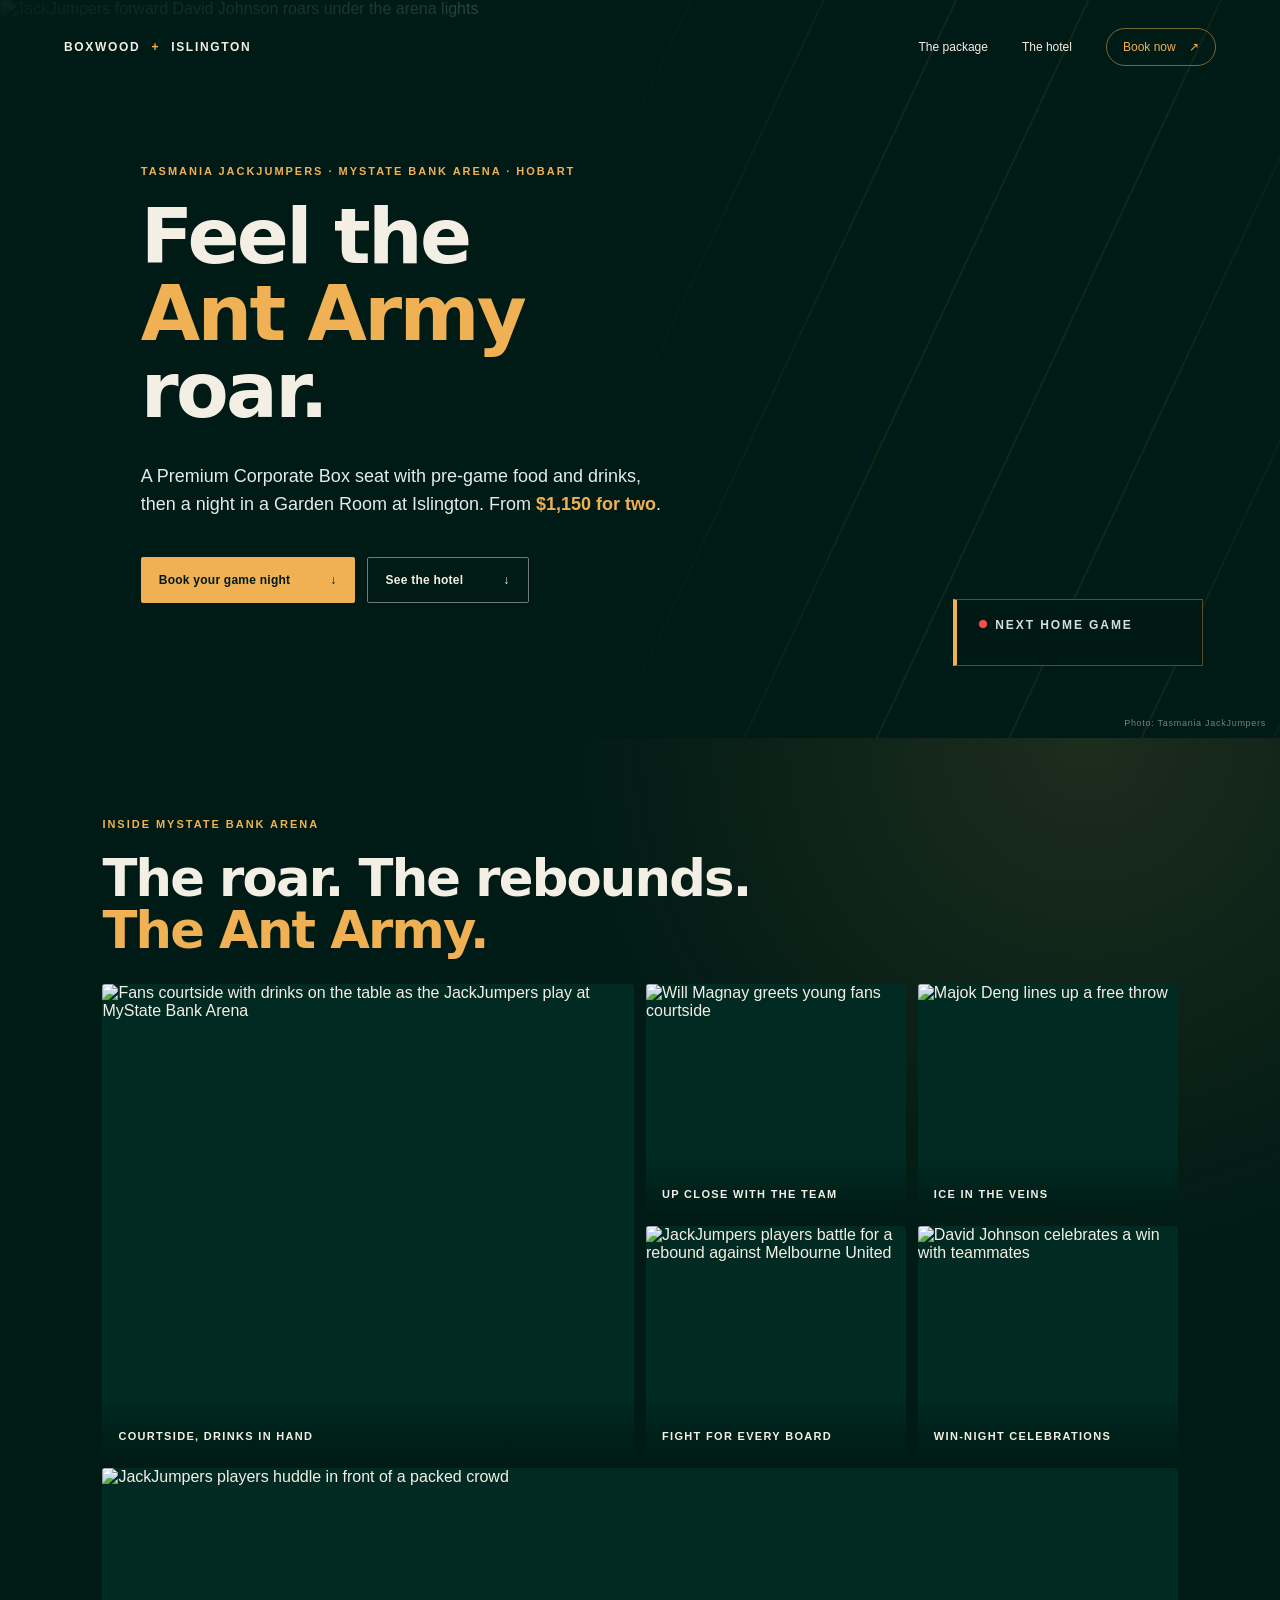
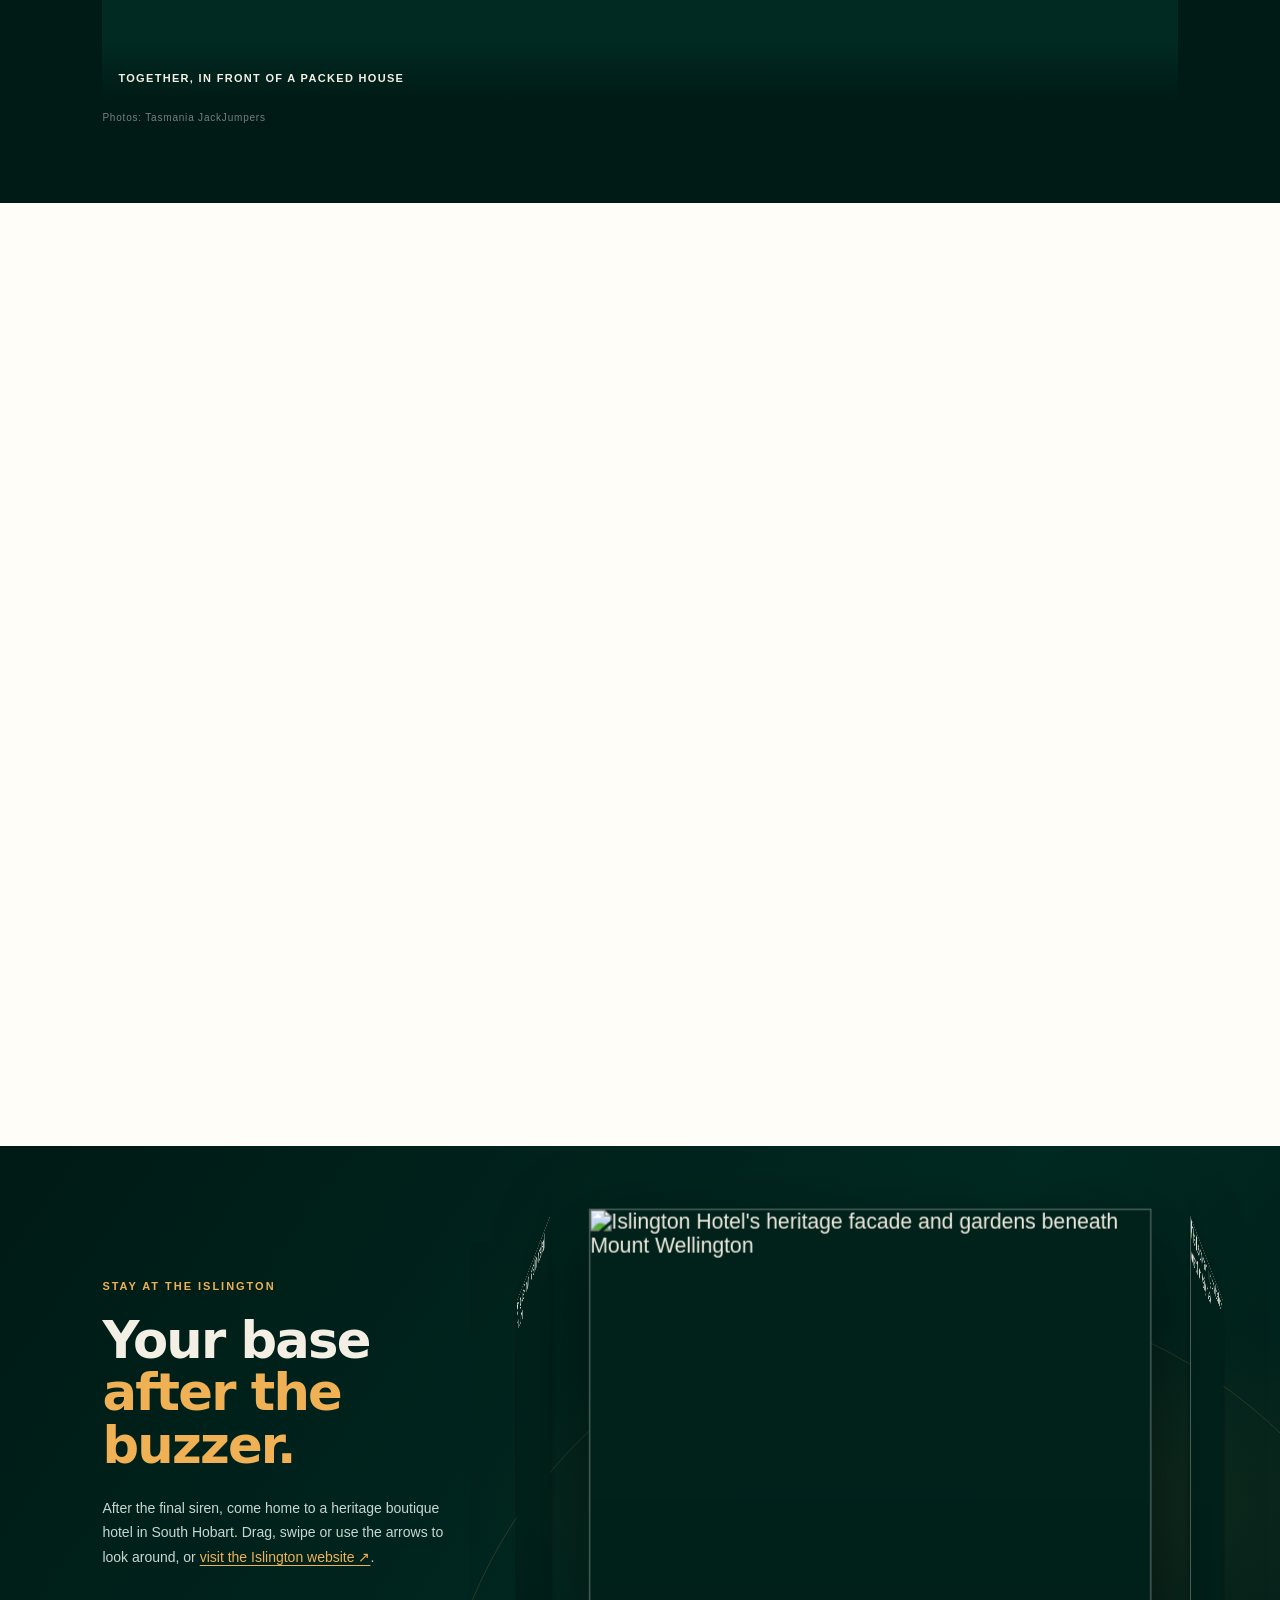
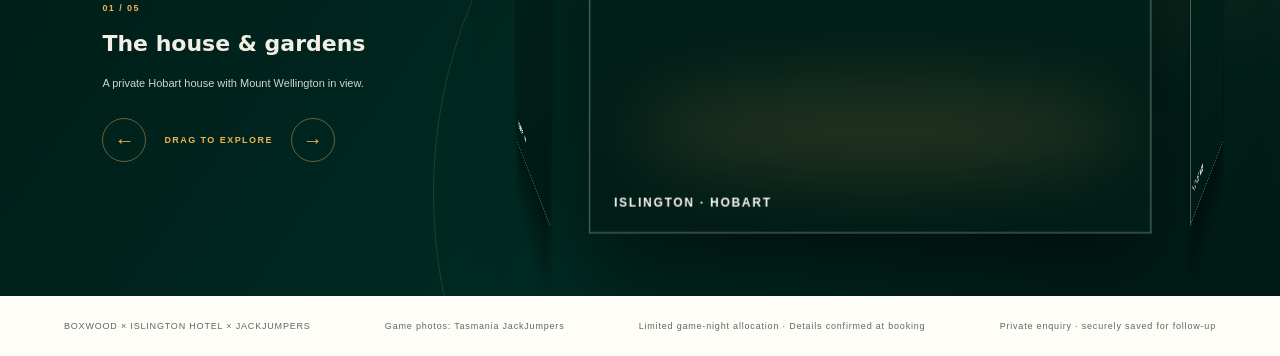
==== index.html @ 0f85565c "Send enquiries to reservations@islingtonhotel.com" ====
<!doctype html>
<html lang="en">
  <head>
    <meta charset="UTF-8" />
    <meta name="viewport" content="width=device-width, initial-scale=1.0" />
    <title>Stay & Play | JackJumpers game nights × Islington Hotel</title>
    <meta http-equiv="Content-Security-Policy" content="default-src 'self'; script-src 'self'; style-src 'self'; font-src 'self'; img-src 'self' https://cdn.prod.website-files.com https://dtyvh2kbp8kkm.cloudfront.net; connect-src 'self'; object-src 'none'; base-uri 'self'; form-action 'self'" />
    <meta name="referrer" content="strict-origin-when-cross-origin" />
    <link rel="icon" href="assets/favicon.svg" type="image/svg+xml" />
    <meta name="description" content="Stay & Play: a Premium Corporate Box seat at a JackJumpers home game with pre-game food and drinks, plus a night in a Garden Room at the Islington Hotel, Hobart. From $1,150 for two." />
    <link rel="preload" href="assets/fonts/dm-sans-normal-latin.woff2" as="font" type="font/woff2" crossorigin />
    <link rel="stylesheet" href="assets/fonts.css?v=20260927-secure" />
    <link rel="stylesheet" href="styles.css?v=20261005-simple" />
    <link rel="stylesheet" href="hotel-explorer.css?v=20261005-simple" />
    <script src="assets/vendor/lenis.min.js" defer></script>
    <script src="config.js?v=20261005-reservations" defer></script>
    <script src="script.js?v=20261005-email" defer></script>
  </head>
  <body>
    <header class="site-header">
      <a class="wordmark" href="#top" aria-label="Boxwood home">BOXWOOD <span>+</span> ISLINGTON</a>
      <nav aria-label="Main navigation">
        <a href="#book">The package</a>
        <a href="#hotel">The hotel</a>
        <a class="nav-cta" href="#book">Book now <span>↗</span></a>
      </nav>
      <button class="menu-toggle" aria-label="Open menu" aria-expanded="false">☰</button>
    </header>

    <main id="top">
      <section class="hero hero-game">
        <div class="speed-lines" aria-hidden="true"></div>
        <img class="hero-bg" src="https://cdn.prod.website-files.com/689d6c46a57191b7ca73fe9d/6ab1eb975d367e3f8f4490e3_David%20Johnson%203-p-1600.avif" srcset="https://cdn.prod.website-files.com/689d6c46a57191b7ca73fe9d/6ab1eb975d367e3f8f4490e3_David%20Johnson%203-p-800.avif 800w, https://cdn.prod.website-files.com/689d6c46a57191b7ca73fe9d/6ab1eb975d367e3f8f4490e3_David%20Johnson%203-p-1080.avif 1080w, https://cdn.prod.website-files.com/689d6c46a57191b7ca73fe9d/6ab1eb975d367e3f8f4490e3_David%20Johnson%203-p-1600.avif 1600w" sizes="100vw" alt="JackJumpers forward David Johnson roars under the arena lights" fetchpriority="high" />
        <div class="hero-copy reveal is-visible">
          <p class="eyebrow">Tasmania JackJumpers · MyState Bank Arena · Hobart</p>
          <h1 class="sport-title">Feel the<br /><em>Ant Army</em><br />roar.</h1>
          <p class="hero-intro">A Premium Corporate Box seat with pre-game food and drinks, then a night in a Garden Room at Islington. From <strong>$1,150 for two</strong>.</p>
          <div class="hero-actions">
            <a class="button button-gold" href="#book">Book your game night <span>↓</span></a>
            <a class="button button-ghost" href="#hotel">See the hotel <span>↓</span></a>
          </div>
        </div>
        <aside class="next-game" id="next-game" hidden aria-live="polite">
          <span class="next-label"><i class="live-dot" aria-hidden="true"></i>Next home game</span>
          <strong data-next-opponent></strong>
          <span data-next-when></span>
          <span class="next-countdown" data-next-countdown></span>
        </aside>
        <span class="photo-credit">Photo: Tasmania JackJumpers</span>
      </section>

      <section class="energy reveal" aria-labelledby="energy-title">
        <div class="energy-heading">
          <p class="eyebrow">Inside MyState Bank Arena</p>
          <h2 id="energy-title" class="sport-title">The roar. The rebounds.<br /><em>The Ant Army.</em></h2>
        </div>
        <div class="energy-grid">
          <figure class="energy-tile energy-wide"><img src="https://dtyvh2kbp8kkm.cloudfront.net/transform/_mediaLarge/3264/26-27_Memberships_Eastwood_Product_Cards_GAMEDAY_V1.webp" alt="Fans courtside with drinks on the table as the JackJumpers play at MyState Bank Arena" loading="lazy" decoding="async" /><figcaption>Courtside, drinks in hand</figcaption></figure>
          <figure class="energy-tile"><img src="https://cdn.prod.website-files.com/689d6c46a57191b7ca73fe9d/6abf2ba9e1110d4a90c034eb_Will%20Magnay%202-p-1080.jpg" srcset="https://cdn.prod.website-files.com/689d6c46a57191b7ca73fe9d/6abf2ba9e1110d4a90c034eb_Will%20Magnay%202-p-800.jpg 800w, https://cdn.prod.website-files.com/689d6c46a57191b7ca73fe9d/6abf2ba9e1110d4a90c034eb_Will%20Magnay%202-p-1080.jpg 1080w" sizes="(max-width: 850px) 100vw, 40vw" alt="Will Magnay greets young fans courtside" loading="lazy" decoding="async" /><figcaption>Up close with the team</figcaption></figure>
          <figure class="energy-tile"><img src="https://cdn.prod.website-files.com/689d6c46a57191b7ca73fe9d/6abb46440b6390619779982d_MAJOK%20DENG%20WEBSITE-p-1080.png" srcset="https://cdn.prod.website-files.com/689d6c46a57191b7ca73fe9d/6abb46440b6390619779982d_MAJOK%20DENG%20WEBSITE-p-800.png 800w, https://cdn.prod.website-files.com/689d6c46a57191b7ca73fe9d/6abb46440b6390619779982d_MAJOK%20DENG%20WEBSITE-p-1080.png 1080w" sizes="(max-width: 850px) 100vw, 40vw" alt="Majok Deng lines up a free throw" loading="lazy" decoding="async" /><figcaption>Ice in the veins</figcaption></figure>
          <figure class="energy-tile"><img src="https://cdn.prod.website-files.com/689d6c46a57191b7ca73fe9d/6abf87e0225d9628842b8a23_JackJumpers%20v%20United-p-1080.jpg" srcset="https://cdn.prod.website-files.com/689d6c46a57191b7ca73fe9d/6abf87e0225d9628842b8a23_JackJumpers%20v%20United-p-800.jpg 800w, https://cdn.prod.website-files.com/689d6c46a57191b7ca73fe9d/6abf87e0225d9628842b8a23_JackJumpers%20v%20United-p-1080.jpg 1080w" sizes="(max-width: 850px) 100vw, 40vw" alt="JackJumpers players battle for a rebound against Melbourne United" loading="lazy" decoding="async" /><figcaption>Fight for every board</figcaption></figure>
          <figure class="energy-tile"><img src="https://cdn.prod.website-files.com/689d6c46a57191b7ca73fe9d/6ab126e10a527f8b669a1366_David%20Johnson%202.avif" alt="David Johnson celebrates a win with teammates" loading="lazy" decoding="async" /><figcaption>Win-night celebrations</figcaption></figure>
          <figure class="energy-tile energy-full"><img src="https://cdn.prod.website-files.com/689d6c46a57191b7ca73fe9d/6ab23a91329bd67b54ebfaee_JackJumpers.avif" alt="JackJumpers players huddle in front of a packed crowd" loading="lazy" decoding="async" /><figcaption>Together, in front of a packed house</figcaption></figure>
        </div>
        <p class="energy-credit">Photos: Tasmania JackJumpers</p>
      </section>

      <section class="package-epic reveal" id="book" aria-labelledby="package-title">
        <img class="package-bg" src="https://cdn.prod.website-files.com/689d6c46a57191b7ca73fe9d/6abe54b9b79ed86e547260b7_Taran%20Armstrong%202-p-1080.jpg" srcset="https://cdn.prod.website-files.com/689d6c46a57191b7ca73fe9d/6abe54b9b79ed86e547260b7_Taran%20Armstrong%202-p-800.jpg 800w, https://cdn.prod.website-files.com/689d6c46a57191b7ca73fe9d/6abe54b9b79ed86e547260b7_Taran%20Armstrong%202-p-1080.jpg 1080w, https://cdn.prod.website-files.com/689d6c46a57191b7ca73fe9d/6abe54b9b79ed86e547260b7_Taran%20Armstrong%202.jpg 2000w" sizes="100vw" alt="Taran Armstrong rises for a jump shot under the arena lights" loading="lazy" decoding="async" />
        <div class="package-copy">
          <p class="eyebrow">The Islington × JackJumpers package</p>
          <h2 id="package-title" class="sport-title">Stay <em>&amp;</em> Play.</h2>
          <p class="package-tagline">Cheer them on courtside, then unwind in the calm of Islington.</p>
          <div class="package-price"><span>From</span><strong>$1,150</strong><small>for two · 2 box seats + 1 night in a Garden Room</small></div>
          <ul class="package-list">
            <li><span>Premium Corporate Box seat with pre-game food and drinks</span><b>$435 per person</b></li>
            <li><span>Access 90 minutes before tip-off and 30 minutes post-game</span></li>
            <li><span>A night in a Garden Room at Islington, including breakfast for two</span><b>$280</b></li>
          </ul>
        </div>
        <form class="booking-form" id="booking-form" novalidate>
          <div class="form-head field-wide"><p class="eyebrow green">Every Hobart home game</p><h3>Pick your game night</h3><p>Upcoming JackJumpers home games at MyState Bank Arena, straight from the official club schedule. Choose a game, add your details and press Send.</p></div>
          <div class="game-picker field-wide">
            <figure class="game-photo">
              <img src="https://cdn.prod.website-files.com/689d6c46a57191b7ca73fe9d/6ab3ca2bf5774112c0fec5bf_Dakota%20Mathias-p-800.jpg" srcset="https://cdn.prod.website-files.com/689d6c46a57191b7ca73fe9d/6ab3ca2bf5774112c0fec5bf_Dakota%20Mathias-p-500.jpg 500w, https://cdn.prod.website-files.com/689d6c46a57191b7ca73fe9d/6ab3ca2bf5774112c0fec5bf_Dakota%20Mathias-p-800.jpg 800w, https://cdn.prod.website-files.com/689d6c46a57191b7ca73fe9d/6ab3ca2bf5774112c0fec5bf_Dakota%20Mathias-p-1080.jpg 1080w" sizes="(max-width: 850px) 100vw, 480px" alt="JackJumpers player Dakota Mathias during official game coverage" loading="lazy" decoding="async" />
              <figcaption>Official JackJumpers game coverage</figcaption>
            </figure>
            <label for="game-choice">Choose your JackJumpers home game</label>
            <select id="game-choice">
              <option value="">Loading official fixtures…</option>
            </select>
            <div class="game-detail" id="game-detail" aria-live="polite">
              <span class="game-badge">JJ</span>
              <div><strong>Checking the JackJumpers schedule…</strong><small>Upcoming home fixtures will appear here.</small></div>
            </div>
          </div>
          <div class="field">
            <label for="guest-name">Your name</label>
            <input id="guest-name" name="guestName" autocomplete="name" required minlength="2" maxlength="80" />
            <span class="input-error" id="guest-name-error"></span>
          </div>
          <div class="field">
            <label for="guest-email">Email address</label>
            <input id="guest-email" name="guestEmail" type="email" autocomplete="email" required maxlength="120" />
            <span class="input-error" id="guest-email-error"></span>
          </div>
          <div class="field field-wide">
            <label for="guest-note">Any preferences for the match or your stay? <span>(optional)</span></label>
            <textarea id="guest-note" name="guestNote" rows="3" maxlength="400"></textarea>
            <span class="input-hint"><span id="note-count">0</span>/400 characters</span>
          </div>
          <div class="field-trap" aria-hidden="true">
            <label for="guest-website">Leave this field empty</label>
            <input id="guest-website" name="website" tabindex="-1" autocomplete="off" />
          </div>
          <button class="button button-gold" type="submit">Send my booking enquiry <span>↗</span></button>
          <p class="form-status" id="form-status" role="status" aria-live="polite"></p>
        </form>
        <span class="photo-credit">Photo: Tasmania JackJumpers</span>
      </section>

      <section class="hotel-explorer" id="hotel" aria-labelledby="hotel-title">
        <div class="hotel-explorer-copy">
          <p class="eyebrow">Stay at the Islington</p>
          <h2 id="hotel-title">Your base<br /><em>after the buzzer.</em></h2>
          <p>After the final siren, come home to a heritage boutique hotel in South Hobart. Drag, swipe or use the arrows to look around, or <a class="inline-link" href="https://www.islingtonhotel.com" target="_blank" rel="noreferrer">visit the Islington website ↗</a>.</p>
          <div class="hotel-view-caption" aria-live="polite">
            <span id="hotel-view-index">01 / 05</span>
            <strong id="hotel-view-title">The house & gardens</strong>
            <small id="hotel-view-description">A private Hobart house with Mount Wellington in view.</small>
          </div>
          <div class="hotel-view-controls">
            <button class="hotel-view-button" id="hotel-view-previous" type="button" aria-label="Previous Islington view">←</button>
            <span>DRAG TO EXPLORE</span>
            <button class="hotel-view-button" id="hotel-view-next" type="button" aria-label="Next Islington view">→</button>
          </div>
        </div>
        <div class="hotel-viewer" id="hotel-viewer" role="group" aria-label="Interactive 3D photo tour of Islington Hotel" tabindex="0">
          <div class="hotel-viewer-scene">
            <div class="hotel-photo-ring" id="hotel-photo-ring">
              <figure class="hotel-photo-card" data-title="The house &amp; gardens" data-description="A private Hobart house with Mount Wellington in view.">
                <img src="assets/islington/house-exterior.webp" alt="Islington Hotel's heritage facade and gardens beneath Mount Wellington" srcset="assets/islington/house-exterior-480.webp 480w, assets/islington/house-exterior-800.webp 800w, assets/islington/house-exterior.webp 1400w" sizes="(max-width: 850px) 70vw, 470px" width="1400" height="933" loading="lazy" decoding="async" />
                <figcaption>ISLINGTON · HOBART</figcaption>
              </figure>
              <figure class="hotel-photo-card" data-title="The Conservatory" data-description="Breakfast under glass, with the mountain beyond.">
                <img src="assets/islington/conservatory.webp" alt="The glass conservatory dining room with checkerboard floor and Mount Wellington views" srcset="assets/islington/conservatory-480.webp 480w, assets/islington/conservatory-800.webp 800w, assets/islington/conservatory.webp 1400w" sizes="(max-width: 850px) 70vw, 470px" width="1400" height="933" loading="lazy" decoding="async" />
                <figcaption>THE CONSERVATORY</figcaption>
              </figure>
              <figure class="hotel-photo-card" data-title="The Drawing Room" data-description="Chandeliers, original art and a quiet game of chess.">
                <img src="assets/islington/drawing-room.webp" alt="A drawing room with a brass chandelier, framed art and a chess table" srcset="assets/islington/drawing-room-480.webp 480w, assets/islington/drawing-room-800.webp 800w, assets/islington/drawing-room.webp 1200w" sizes="(max-width: 850px) 70vw, 470px" width="1200" height="1553" loading="lazy" decoding="async" />
                <figcaption>THE DRAWING ROOM</figcaption>
              </figure>
              <figure class="hotel-photo-card" data-title="The Wellington Room" data-description="A considered room framed by soft light and mountain views.">
                <img src="assets/islington/wellington-view.webp" alt="The Wellington Room lounge opening onto garden and mountain views" srcset="assets/islington/wellington-view-480.webp 480w, assets/islington/wellington-view-800.webp 800w, assets/islington/wellington-view.webp 1400w" sizes="(max-width: 850px) 70vw, 470px" width="1400" height="933" loading="lazy" decoding="async" />
                <figcaption>THE WELLINGTON ROOM</figcaption>
              </figure>
              <figure class="hotel-photo-card" data-title="The Signature Room" data-description="A distinctive retreat with art, colour and thoughtful detail.">
                <img src="assets/islington/signature-suite.webp" alt="The Signature Room with a carved timber bed and original artwork" srcset="assets/islington/signature-suite-480.webp 480w, assets/islington/signature-suite-800.webp 800w, assets/islington/signature-suite.webp 1400w" sizes="(max-width: 850px) 70vw, 470px" width="1400" height="933" loading="lazy" decoding="async" />
                <figcaption>THE SIGNATURE ROOM</figcaption>
              </figure>
            </div>
          </div>
          <div class="hotel-viewer-glow" aria-hidden="true"></div>
        </div>
      </section>
    </main>
    <footer><span>BOXWOOD × ISLINGTON HOTEL × JACKJUMPERS</span><span>Game photos: Tasmania JackJumpers</span><span>Limited game-night allocation · Details confirmed at booking</span><span>Private enquiry · securely saved for follow-up</span></footer>
  </body>
</html>
---- styles.css ----
:root{--ink:#0f1d19;--forest:#002a22;--deep:#001a15;--jade:#1f6b52;--gold:#efb154;--cream:#f4efe4;--paper:#fffdf8;--muted:#5f6e68;--line:#dcded3}*{box-sizing:border-box}html{scroll-behavior:smooth}body{margin:0;color:var(--ink);background:var(--paper);font-family:"DM Sans",sans-serif}a{color:inherit;text-decoration:none}button{font:inherit}.site-header{position:absolute;z-index:3;top:0;left:0;display:flex;width:100%;align-items:center;justify-content:space-between;padding:28px clamp(22px,5vw,76px);color:var(--cream)}.wordmark{font-size:12px;font-weight:700;letter-spacing:.14em}.wordmark span{margin:0 6px;color:var(--gold)}nav{display:flex;align-items:center;gap:34px;font-size:12px;font-weight:500}nav a{transition:color .2s ease}nav a:hover{color:var(--gold)}.nav-cta{padding:11px 16px;border:1px solid #efb15480;border-radius:30px;color:var(--gold)}.nav-cta span{margin-left:10px}.menu-toggle{display:none;color:var(--cream);background:none;border:0;font-size:22px}.hero{position:relative;display:flex;min-height:760px;align-items:center;overflow:hidden;padding:120px clamp(22px,11vw,170px) 70px;color:var(--cream);background:radial-gradient(circle at 84% 28%,#efb1541a,transparent 25%),linear-gradient(115deg,var(--deep),var(--forest))}.hero:after{position:absolute;right:-7%;bottom:-22%;width:75%;height:55%;border:1px solid #efb15438;border-radius:50%;content:"";transform:rotate(-17deg)}.hero-copy{position:relative;z-index:2;width:min(560px,100%)}.eyebrow{margin:0 0 22px;color:var(--gold);font-size:11px;font-weight:700;letter-spacing:.18em;text-transform:uppercase}.eyebrow.green{color:var(--jade)}h1,h2,h3{margin:0;font-family:"Playfair Display",serif;font-weight:600;letter-spacing:-.06em}h1{font-size:clamp(72px,11vw,145px);line-height:.83}h1 em,h2 em{color:var(--gold);font-style:italic}.hero-intro{max-width:450px;margin:34px 0 38px;color:#d9e3df;font-size:16px;line-height:1.65}.button{display:inline-flex;align-items:center;justify-content:space-between;gap:40px;padding:15px 18px;border:0;border-radius:2px;cursor:pointer;font-size:12px;font-weight:700;letter-spacing:.02em;transition:transform .25s ease,background .25s ease,box-shadow .25s ease}.button:hover{transform:translateY(-3px);box-shadow:0 12px 24px #0002}.button-gold{color:var(--deep);background:var(--gold)}.button-gold:hover{background:#f5c878}.hero-art{position:absolute;right:5%;width:min(47vw,650px);height:650px;transform:rotate(-16deg)}.ball{position:absolute;top:16%;left:28%;display:grid;width:190px;height:190px;place-items:center;border:2px solid #efb154aa;border-radius:50%;background:linear-gradient(135deg,#efb154,#c98a2e);box-shadow:0 25px 70px #0005;color:var(--deep);font-family:Arial;font-size:43px;font-weight:800;letter-spacing:-.1em;transition:transform .6s cubic-bezier(.2,.8,.2,1)}.hero:hover .ball{transform:translate(12px,-18px) rotate(18deg)}.ball:before,.ball:after{position:absolute;content:"";border:2px solid #002a2266;border-radius:50%}.ball:before{width:55%;height:140%;transform:rotate(38deg)}.ball:after{width:140%;height:55%;transform:rotate(-28deg)}.arc{position:absolute;border:1px solid #efb1544d;border-radius:50%}.arc-one{top:5%;left:0;width:100%;height:72%}.arc-two{right:-13%;bottom:3%;width:90%;height:72%}.court-line{position:absolute;top:0;right:22%;width:1px;height:100%;background:linear-gradient(transparent,#efb15470,transparent);transform:rotate(25deg)}.hero-stamp{position:absolute;right:7%;bottom:12%;z-index:2;display:flex;width:100px;height:100px;align-items:center;justify-content:center;flex-direction:column;border:1px solid #efb15480;border-radius:50%;color:var(--gold);font-size:8px;letter-spacing:.15em;text-align:center;transform:rotate(13deg)}.hero-stamp strong{margin:3px 0;font-size:25px}.scroll-note{position:absolute;bottom:30px;left:clamp(22px,5vw,76px);z-index:2;color:#a8b8b1;font-size:10px;letter-spacing:.13em;text-transform:uppercase}.scroll-note span{margin-left:13px;color:var(--gold);font-size:16px}.section-grid{display:grid;grid-template-columns:1fr 2fr 1.1fr;gap:40px;align-items:center;padding:140px clamp(22px,8vw,120px)}.section-label{display:flex;gap:16px;align-self:start;color:#98a69f;font-size:10px;font-weight:700;letter-spacing:.16em;text-transform:uppercase}.section-label span:first-child{color:var(--gold)}.experience-copy h2,.journey-heading h2{font-size:clamp(42px,5vw,70px);line-height:1}.experience-copy h2 em,.journey-heading h2 em{color:var(--jade)}.experience-copy>p:not(.eyebrow){max-width:510px;margin:30px 0;color:var(--muted);font-size:15px;line-height:1.75}.text-link{color:var(--forest);font-size:12px;font-weight:700}.text-link span{margin-left:14px;color:var(--gold)}.islington-card{position:relative;min-height:330px;padding:34px;color:var(--cream);overflow:hidden;background:linear-gradient(140deg,#1f4039,#001a15)}.islington-card:after{position:absolute;right:-75px;bottom:-75px;width:260px;height:260px;border:1px solid #efb1544c;border-radius:50%;content:""}.islington-card img{width:100px;filter:brightness(0) invert(1);opacity:.9}.islington-card p{position:absolute;bottom:50px;margin:0;font-family:"Playfair Display",serif;font-size:25px;line-height:1.1}.islington-card span{position:absolute;bottom:28px;font-size:9px;letter-spacing:.17em}.journey{padding:120px clamp(22px,8vw,120px);background:var(--cream)}.journey-heading{display:flex;align-items:end;justify-content:space-between;margin-bottom:55px}.journey-heading h2{text-align:right}.journey-grid{display:grid;grid-template-columns:repeat(3,1fr);gap:18px}.journey-card{position:relative;display:flex;min-height:420px;flex-direction:column;justify-content:space-between;padding:28px;overflow:hidden;transition:transform .3s ease,box-shadow .3s ease}.journey-card:hover{transform:translateY(-10px);box-shadow:0 22px 35px #002a221c}.card-stay{color:var(--cream);background:#1f4039}.card-lounge{color:var(--ink);background:#e9a945}.card-game{color:var(--cream);background:#00221b}.card-number{font-size:12px;font-weight:700;letter-spacing:.15em}.card-kicker{margin:0 0 12px;font-size:10px;font-weight:700;letter-spacing:.16em;text-transform:uppercase;opacity:.7}.journey-card h3{font-size:45px;line-height:.92}.card-body{max-width:230px;margin:22px 0 0;font-size:13px;line-height:1.55;opacity:.78}.card-arrow{position:absolute;right:27px;bottom:25px;font-size:28px;transition:transform .3s}.journey-card:hover .card-arrow{transform:translate(5px,-5px)}.offer{display:grid;grid-template-columns:1.5fr 1fr;gap:70px;align-items:center;padding:120px clamp(22px,12vw,190px);color:var(--cream);background:var(--forest)}.offer h2{font-size:clamp(48px,6vw,84px);line-height:.92}.offer ul{display:grid;grid-template-columns:1fr 1fr;gap:14px 35px;margin:45px 0 0;padding:0;list-style:none;color:#d5e0db;font-size:13px}.offer li:before{margin-right:10px;color:var(--gold);content:"✦"}.price-card{padding:40px;text-align:center;border:1px solid #efb15454;background:#001a15}.price-card>span{display:block;color:var(--gold);font-size:11px;font-weight:700;letter-spacing:.17em;text-transform:uppercase}.price-card strong{display:block;margin:9px 0;font-family:"Playfair Display",serif;font-size:80px;line-height:1}.price-card small{display:block;color:#c6d3cc;font-size:11px}.button-light{width:100%;margin-top:30px;color:var(--deep);background:var(--cream)}.reserve-message{min-height:16px;margin:15px 0 0;color:var(--gold);font-size:11px}footer{display:flex;flex-wrap:wrap;justify-content:space-between;gap:12px 20px;padding:25px clamp(22px,5vw,76px);color:#5d6963;font-size:9px;letter-spacing:.09em}footer span{max-width:100%;overflow-wrap:anywhere}.booking-panel{display:grid;grid-template-columns:1fr 1fr;gap:80px;align-items:start;padding:120px clamp(22px,12vw,190px);background:#f8f4eb}.booking-panel h2{font-size:clamp(46px,5vw,72px);line-height:.94;color:var(--forest)}.booking-panel h2 em{color:var(--jade)}.booking-intro{max-width:430px;margin:30px 0 0;color:var(--muted);font-size:14px;line-height:1.7}.booking-form{display:grid;grid-template-columns:1fr 1fr;gap:18px 16px;padding:34px;background:var(--paper);border:1px solid var(--line);box-shadow:0 20px 50px #002a2210}.field{display:grid;gap:7px;min-width:0}.field-wide,.booking-form>button,.form-status{grid-column:1/-1}.booking-form label{color:var(--forest);font-size:11px;font-weight:700;letter-spacing:.04em}.booking-form label span{color:var(--muted);font-weight:400}.booking-form input,.booking-form textarea{width:100%;padding:12px 13px;color:var(--ink);background:#fff;border:1px solid #ccd3ca;border-radius:2px;font:inherit;font-size:13px;outline:none;resize:vertical}.booking-form input:focus,.booking-form textarea:focus{border-color:var(--jade);box-shadow:0 0 0 4px #1f6b521c}.booking-form input[aria-invalid=true],.booking-form textarea[aria-invalid=true]{border-color:#b34c40}.input-error{min-height:15px;color:#b34c40;font-size:10px}.input-hint{color:var(--muted);font-size:10px;text-align:right}.form-status{min-height:18px;margin:0;color:var(--jade);font-size:11px}.form-status.is-error{color:#b34c40}.price-card button:disabled,.booking-form button:disabled{cursor:not-allowed;opacity:.7}.focus-visible:focus-visible,.button:focus-visible,.nav-cta:focus-visible,a:focus-visible{outline:3px solid #efb154;outline-offset:4px}@media(max-width:850px){nav{display:none}.site-header nav.is-open{position:absolute;top:72px;right:22px;display:flex;align-items:stretch;flex-direction:column;gap:18px;padding:20px;background:var(--deep);box-shadow:0 15px 30px #0003}.menu-toggle{display:block}.hero{min-height:700px}.hero-art{right:-34%;opacity:.7}.section-grid{grid-template-columns:1fr;padding-top:90px;padding-bottom:90px}.section-label{margin-bottom:-15px}.islington-card{min-height:260px}.journey-heading{display:block}.journey-heading h2{margin-top:30px;text-align:left}.journey-grid{grid-template-columns:1fr}.journey-card{min-height:330px}.offer,.booking-panel{grid-template-columns:1fr;padding-top:90px;padding-bottom:90px}.price-card{max-width:420px}.offer ul{grid-template-columns:1fr}footer{flex-direction:column;line-height:1.5}}@media(max-width:560px){.booking-form{grid-template-columns:1fr}.booking-form label:nth-of-type(3),.booking-form textarea,.booking-form button,.form-status{grid-column:auto}}@media(max-width:480px){.site-header{padding:22px}.wordmark{font-size:10px}.hero{padding:125px 22px 80px}.hero-art{right:-75%;width:500px}.hero-stamp{right:8%;bottom:8%}h1{font-size:72px}.hero-intro{font-size:14px}.section-grid,.journey,.offer,.booking-panel{padding-right:22px;padding-left:22px}.experience-copy h2,.journey-heading h2,.booking-panel h2{font-size:44px}.journey-card h3{font-size:40px}}
@media(prefers-reduced-motion:reduce){html{scroll-behavior:auto}*,*:before,*:after{transition-duration:.01ms!important;animation-duration:.01ms!important;animation-iteration-count:1!important}}
footer{flex-wrap:wrap;gap:12px 20px}footer span{max-width:100%;overflow-wrap:anywhere}
@media(max-width:850px){.games-section{grid-template-columns:1fr;padding-top:90px;padding-bottom:90px}.game-picker{max-width:620px}.fireside-section{grid-template-columns:1fr}.fireside-image{min-height:390px}.fireside-copy{padding:75px 22px}.islington-story{grid-template-columns:1fr;gap:28px;padding-top:85px;padding-bottom:85px}.islington-story .text-link{white-space:normal}}
html,body{overflow-x:clip}
.games-section{display:grid;grid-template-columns:.8fr 1.1fr 1fr;gap:55px;align-items:end;padding:125px clamp(22px,8vw,120px);background:#fffdf8}.games-heading h2,.fireside-copy h2,.islington-story h2{font-size:clamp(46px,5.5vw,78px);line-height:.92;color:var(--forest)}.games-heading h2 em,.fireside-copy h2 em,.islington-story h2 em{color:var(--jade)}.games-heading>p:last-child{max-width:390px;margin:28px 0 0;color:var(--muted);font-size:14px;line-height:1.7}.game-picker{padding:28px;background:var(--cream);border:1px solid var(--line);box-shadow:0 18px 50px #002a2212}.game-photo{position:relative;height:155px;margin:0 0 20px;overflow:hidden;background:var(--forest)}.game-photo:after{position:absolute;inset:35% 0 0;background:linear-gradient(0deg,#001a15b8,transparent);content:""}.game-photo img{width:100%;height:100%;object-fit:cover;object-position:center 35%;filter:saturate(1.1);transition:transform .8s ease}.game-picker:hover .game-photo img{transform:scale(1.04)}.game-photo figcaption{position:absolute;z-index:1;bottom:12px;left:14px;color:#fffdf8;font-size:9px;font-weight:700;letter-spacing:.1em;text-transform:uppercase}.game-picker label{display:block;margin-bottom:9px;color:var(--forest);font-size:11px;font-weight:700;letter-spacing:.04em}.game-picker select{width:100%;padding:13px 38px 13px 14px;color:var(--ink);background:var(--paper);border:1px solid #c9d1c8;border-radius:2px;font:inherit;font-size:12px}.game-detail{display:flex;align-items:center;gap:14px;margin-top:22px;padding-top:20px;border-top:1px solid #d1d8cf}.game-badge{display:grid;width:48px;height:48px;flex:none;place-items:center;color:var(--deep);border-radius:50%;background:var(--gold);font-weight:800;letter-spacing:-.1em}.game-detail strong{display:block;color:var(--forest);font-size:13px}.game-detail small{display:block;margin-top:5px;color:var(--muted);font-size:10px;line-height:1.4}.game-fixture-link{display:inline-block;margin-top:8px;color:var(--jade);font-size:10px;font-weight:700}.game-fixture-link:hover{text-decoration:underline}.fireside-section{display:grid;grid-template-columns:1.1fr .9fr;min-height:590px;background:var(--deep);color:var(--cream)}.fireside-image{position:relative;min-height:480px;overflow:hidden}.fireside-image:after{position:absolute;inset:0;background:linear-gradient(90deg,transparent 60%,var(--deep)),linear-gradient(0deg,#001a15aa,transparent 40%);content:""}.fireside-image img{width:100%;height:100%;object-fit:cover;filter:saturate(.75) sepia(.12);transition:transform 1.1s cubic-bezier(.22,1,.36,1)}.fireside-section:hover .fireside-image img{transform:scale(1.06)}.image-caption{position:absolute;z-index:1;bottom:28px;left:clamp(22px,5vw,76px);color:#eee3cb;font-size:10px;font-weight:700;letter-spacing:.12em;text-transform:uppercase}.fireside-copy{display:flex;justify-content:center;flex-direction:column;padding:80px clamp(30px,7vw,110px) 80px 40px}.fireside-copy h2{color:var(--cream)}.fireside-copy h2 em{color:var(--gold)}.fireside-copy>p:not(.eyebrow){max-width:420px;margin:30px 0;color:#c9d6d0;font-size:14px;line-height:1.75}.fireside-notes{display:flex;flex-wrap:wrap;gap:9px}.fireside-notes span{padding:9px 12px;color:var(--gold);border:1px solid #efb1544d;border-radius:30px;font-size:10px}.islington-story{display:grid;grid-template-columns:1fr 1fr auto;gap:50px;align-items:end;padding:115px clamp(22px,12vw,190px);background:#f8f4eb}.islington-story>p{max-width:430px;margin:0;color:var(--muted);font-size:15px;line-height:1.75}.islington-story .text-link{white-space:nowrap}
.hero-copy.reveal.is-visible .eyebrow,.hero-copy.reveal.is-visible h1,.hero-copy.reveal.is-visible .hero-intro,.hero-copy.reveal.is-visible .button{animation:motion-rise .8s cubic-bezier(.22,1,.36,1) both}.hero-copy.reveal.is-visible h1{animation-delay:.08s}.hero-copy.reveal.is-visible .hero-intro{animation-delay:.16s}.hero-copy.reveal.is-visible .button{animation-delay:.24s}.ball{animation:ball-float 6s ease-in-out infinite}.hero-stamp{animation:stamp-in 1.2s cubic-bezier(.22,1,.36,1) .4s both}@keyframes motion-rise{from{opacity:0;transform:translateY(18px)}to{opacity:1;transform:none}}@keyframes ball-float{0%,100%{translate:0 0}50%{translate:0 -12px}}@keyframes stamp-in{from{opacity:0;transform:rotate(-8deg) scale(.75)}to{opacity:1;transform:rotate(13deg) scale(1)}}
.reveal{opacity:0;transform:translateY(24px);transition:opacity .8s cubic-bezier(.22,1,.36,1),transform .8s cubic-bezier(.22,1,.36,1)}.reveal.is-visible{opacity:1;transform:none}.spotlight-card{--spot-x:50%;--spot-y:50%;isolation:isolate}.spotlight-card:before{position:absolute;z-index:-1;inset:0;background:radial-gradient(circle at var(--spot-x) var(--spot-y),rgba(255,255,255,.2),transparent 34%);content:"";opacity:0;transition:opacity .3s ease}.spotlight-card:hover:before{opacity:1}.spotlight-card:hover{transform:perspective(900px) rotateX(var(--tilt-y,0deg)) rotateY(var(--tilt-x,0deg)) translateY(-10px)}.hero-copy .button,.price-card .button,.booking-form .button{transition:transform .25s cubic-bezier(.22,1,.36,1),background .25s ease,box-shadow .25s ease}.islington-card{transition:transform .45s cubic-bezier(.22,1,.36,1),box-shadow .45s ease}.islington-card:hover{transform:translateY(-8px) rotate(1deg);box-shadow:0 26px 45px #002a2230}
html.lenis,html.lenis body{height:auto}.lenis:not(.lenis-autoToggle).lenis-stopped{overflow:clip}.lenis.lenis-smooth [data-lenis-prevent]{overscroll-behavior:contain}.lenis.lenis-smooth iframe{pointer-events:none}.lenis.lenis-autoToggle{transition-property:overflow;transition-duration:1ms;transition-behavior:allow-discrete}.lenis.lenis-smooth{scroll-behavior:auto!important}.journey .eyebrow:not(.green){color:#8a5a12}.field-trap{position:absolute;left:-10000px;width:1px;height:1px;overflow:hidden}

/* Hero refresh: midnight navy with the Islington exterior in an arched frame */
.hero{background:radial-gradient(circle at 78% 30%,#efb15424,transparent 38%),radial-gradient(ellipse at 0% 100%,#1f6b5233,transparent 45%),linear-gradient(120deg,var(--deep),var(--forest))}
.hero-art{top:50%;right:clamp(30px,8vw,130px);width:min(34vw,460px);height:auto;transform:translateY(-46%)}
.hero-art .arc,.hero-art .court-line{display:none}
.hero-photo{display:block;width:100%;aspect-ratio:3/4;object-fit:cover;border:1px solid #efb15466;border-radius:999px 999px 6px 6px;outline:1px solid #efb15433;outline-offset:14px;box-shadow:0 40px 80px #0008;animation:photo-in 1.1s cubic-bezier(.22,1,.36,1) .15s both}
.hero-art .ball{top:auto;bottom:-38px;left:-70px;z-index:2;width:150px;height:150px;font-size:34px}
.hero-stamp{right:3%;bottom:8%}
@keyframes photo-in{from{opacity:0;transform:translateY(24px) scale(.97)}to{opacity:1;transform:none}}
@media(max-width:1100px){.hero-art{width:min(30vw,380px)}}
@media(max-width:850px){.hero{flex-direction:column;align-items:stretch;min-height:0;padding-bottom:110px}.hero-copy{order:1}.hero-art{order:2;position:relative;top:auto;right:auto;width:min(72vw,330px);margin:56px auto 0;transform:none;opacity:1}.hero-art .ball{left:-34px;bottom:-26px;width:110px;height:110px;font-size:26px}.hero-stamp{display:none}}
@media(max-width:480px){.hero-art{right:auto;width:min(74vw,300px)}}
/* Photo refresh: the heritage card shows a full photo with the quote over a soft fade */
.islington-card{min-height:440px;padding:0;background:var(--deep)}
.islington-card img{position:absolute;inset:0;width:100%;height:100%;object-fit:cover;filter:none;opacity:1;transition:transform 1.1s cubic-bezier(.22,1,.36,1)}
.islington-card:before{position:absolute;z-index:1;inset:0;background:linear-gradient(180deg,transparent 35%,#001a15e6 100%);content:""}
.islington-card:after{z-index:1}
.islington-card p,.islington-card span{z-index:2;left:30px;right:30px}
.islington-card:hover img{transform:scale(1.05)}
.fireside-image img{filter:saturate(.95)}
@media(max-width:850px){.islington-card{min-height:380px}}
.hero-photo{height:auto}

/* Game-first redesign: JackJumpers green and gold, action-photo hero, game cards and an energy gallery */
.hero-game{min-height:max(720px,100vh);padding-top:130px;padding-bottom:120px;background:#001a15}
.hero-game:after{display:none}
.hero-bg{position:absolute;inset:0;width:100%;height:100%;object-fit:cover;object-position:68% 25%}
.hero-game:before{position:absolute;z-index:1;inset:0;background:linear-gradient(90deg,#001a15f5 0%,#001a15d9 34%,#001a1566 66%,#001a15a6 100%),linear-gradient(0deg,#001a15e6 0%,transparent 35%);content:""}
.hero-game .hero-copy{z-index:2;width:min(620px,100%)}
.hero-game h1{font-size:clamp(56px,8.4vw,118px);line-height:.9}
.hero-game .hero-intro{color:#e3ece8;font-size:17px}
.hero-actions{display:flex;flex-wrap:wrap;gap:12px}
.button-ghost{color:var(--cream);background:transparent;border:1px solid #f4efe473}.button-ghost:hover{background:#ffffff14}
.hero-game .scroll-note,.hero-game .hero-stamp{display:none}
.next-game{position:absolute;z-index:2;right:clamp(22px,6vw,96px);bottom:72px;display:grid;gap:3px;min-width:250px;padding:18px 22px;color:var(--cream);background:#001a15d1;border:1px solid #efb15459;border-left:4px solid var(--gold);backdrop-filter:blur(6px)}
.next-label{color:var(--gold);font-size:10px;font-weight:700;letter-spacing:.16em;text-transform:uppercase}
.next-game strong{font-family:"Playfair Display",serif;font-size:25px;font-weight:600;letter-spacing:-.02em}
.next-game span{font-size:12px;color:#d5e0db}
.next-game .next-countdown{margin-top:6px;color:var(--gold);font-size:15px;font-weight:700}
.photo-credit{position:absolute;z-index:2;right:14px;bottom:10px;color:#ffffff73;font-size:9px;letter-spacing:.08em}
.games-first{align-items:start;background:var(--paper)}
.game-cards{grid-column:1/-1;display:grid;grid-template-columns:repeat(auto-fill,minmax(250px,1fr));gap:12px}
.game-card{display:grid;grid-template-columns:auto 1fr;gap:3px 14px;align-items:center;padding:14px 16px;color:var(--cream);text-align:left;background:var(--forest);border:1px solid transparent;border-radius:3px;cursor:pointer;font:inherit;transition:transform .25s ease,box-shadow .25s ease,background .25s ease}
.game-card:hover{transform:translateY(-3px);background:#0b3a2f;box-shadow:0 14px 28px #002a2233}
.game-card.is-selected{border-color:var(--gold);box-shadow:0 0 0 2px var(--gold)}
.game-card:focus-visible{outline:3px solid var(--gold);outline-offset:3px}
.game-card-date{grid-row:span 2;display:grid;place-items:center;min-width:60px;padding:6px 4px;color:var(--deep);background:var(--gold);border-radius:2px;font-size:9px;font-weight:700;letter-spacing:.06em;text-transform:uppercase}
.game-card-date strong{font-family:"Playfair Display",serif;font-size:27px;line-height:1}
.game-card-info strong{display:block;font-size:15px}.game-card-info small{color:#c9d6d0;font-size:11px}
.game-card-cta{grid-column:2;color:var(--gold);font-size:11px;font-weight:700}
.energy{padding:110px clamp(22px,8vw,120px);color:var(--cream);background:radial-gradient(circle at 85% 0%,#efb1541f,transparent 35%),var(--deep)}
.energy-heading{margin-bottom:40px}
.energy-heading h2{font-size:clamp(44px,5.4vw,76px);line-height:.95;color:var(--cream)}.energy-heading h2 em{color:var(--gold)}
.energy-grid{display:grid;grid-template-columns:repeat(4,1fr);grid-auto-rows:230px;grid-auto-flow:dense;gap:12px}
.energy-full{grid-column:1/-1;grid-row:span 1}
.energy-full img{object-position:center 35%}
.energy-tile{position:relative;margin:0;overflow:hidden;border-radius:3px;background:#002a22}
.energy-wide{grid-column:span 2;grid-row:span 2}
.energy-tile img{width:100%;height:100%;object-fit:cover;transition:transform .8s cubic-bezier(.22,1,.36,1)}
.energy-tile:hover img{transform:scale(1.06)}
.energy-tile figcaption{position:absolute;right:0;bottom:0;left:0;padding:30px 16px 14px;color:var(--cream);background:linear-gradient(0deg,#001a15e6,transparent);font-size:11px;font-weight:700;letter-spacing:.12em;text-transform:uppercase}
.energy-credit{margin:14px 0 0;color:#ffffff73;font-size:10px;letter-spacing:.08em}
.inline-link{color:var(--gold);text-decoration:underline;text-underline-offset:3px}
@media(max-width:850px){
  .hero-game{flex-direction:column;align-items:flex-start;justify-content:flex-end;min-height:max(680px,92vh);padding:120px 22px 40px}
  .hero-game:before{background:linear-gradient(0deg,#001a15f7 0%,#001a15cc 45%,#001a1559 100%)}
  .hero-bg{object-position:60% 20%}
  .next-game{position:relative;right:auto;bottom:auto;margin-top:28px;width:100%}
  .energy-grid{grid-template-columns:1fr 1fr;grid-auto-rows:170px}
  .energy-wide,.energy-full{grid-column:span 2;grid-row:span 1}
}
@media(max-width:480px){.hero-game h1{font-size:54px}.hero-actions .button{width:100%}}
/* Phone fixes for the game-first layout (placed last so they win over earlier rules) */
@media(max-width:850px){
  .hero-game .hero-copy{order:1}
  .hero-game .next-game{order:2}
  .games-section{grid-template-columns:1fr;gap:28px;padding:80px 22px}
  .games-first .section-label{margin-bottom:-12px}
  .game-picker{max-width:none}
}
/* Epic pass: NBA/F1-style bold slanted headlines, motion, fan energy and a combined package section */
.sport-title{font-family:"DM Sans",sans-serif;font-weight:700;font-style:italic;text-transform:uppercase;letter-spacing:-.04em;line-height:.86;transform:skewX(-6deg);transform-origin:left bottom}
.sport-title em{font-family:inherit;font-style:italic;color:var(--gold)}
.hero-game h1.sport-title{font-size:clamp(58px,8.6vw,128px)}
.speed-lines{position:absolute;z-index:1;inset:-20% -10% -20% 45%;background:repeating-linear-gradient(115deg,transparent 0 46px,#efb15414 46px 48px,transparent 48px 120px);mask-image:linear-gradient(90deg,transparent,#000 40%,#000 70%,transparent);animation:speed 9s linear infinite;pointer-events:none}
@keyframes speed{from{transform:translateX(0)}to{transform:translateX(-240px)}}
.live-dot{display:inline-block;width:8px;height:8px;margin-right:8px;border-radius:50%;background:#ff4d4d;box-shadow:0 0 0 0 #ff4d4d99;animation:live 1.6s ease-out infinite;vertical-align:1px}
@keyframes live{0%{box-shadow:0 0 0 0 #ff4d4d99}100%{box-shadow:0 0 0 10px #ff4d4d00}}
.chant-band{position:relative;z-index:3;display:flex;overflow:hidden;padding:14px 0;color:var(--deep);background:var(--gold);transform:skewY(-1.2deg);margin:-12px 0 0}
.chant-track{display:flex;flex:none;gap:0;animation:chant 28s linear infinite}
.chant-track span{padding:0 26px;font-size:clamp(18px,2.2vw,28px);font-weight:700;font-style:italic;letter-spacing:-.02em;text-transform:uppercase;white-space:nowrap}
.chant-track span:after{margin-left:26px;content:"✦"}
@keyframes chant{from{transform:translateX(0)}to{transform:translateX(-100%)}}
.ant-army{position:relative;display:flex;min-height:680px;align-items:flex-end;overflow:hidden;padding:110px clamp(22px,8vw,120px);color:var(--cream);background:var(--deep)}
.ant-army-bg{position:absolute;inset:0;width:100%;height:100%;object-fit:cover;object-position:center 30%}
.ant-army:before{position:absolute;z-index:1;inset:0;background:linear-gradient(0deg,#001a15f7 0%,#001a15b3 45%,#001a1526 100%),linear-gradient(90deg,#001a15d9,transparent 65%);content:""}
.ant-army-copy{position:relative;z-index:2;max-width:640px}
.ant-army h2{font-size:clamp(54px,7.6vw,112px);color:var(--cream)}
.ant-army-copy>p:not(.eyebrow){max-width:520px;margin:26px 0;color:#e3ece8;font-size:16px;line-height:1.65}
.fan-moments{display:grid;grid-template-columns:repeat(3,1fr);gap:10px;margin:0;padding:0;list-style:none}
.fan-moments li{padding:14px 16px;border-top:3px solid var(--gold);background:#001a15b3;backdrop-filter:blur(4px)}
.fan-moments strong{display:block;color:var(--gold);font-size:12px;letter-spacing:.12em;text-transform:uppercase}
.fan-moments span{display:block;margin-top:4px;font-size:13px;color:#e3ece8}
.package-epic{position:relative;display:grid;grid-template-columns:1fr minmax(0,520px);gap:60px;align-items:center;overflow:hidden;padding:120px clamp(22px,8vw,120px);color:var(--cream);background:var(--deep)}
.package-bg{position:absolute;inset:0;width:100%;height:100%;object-fit:cover;object-position:30% 25%}
.package-epic:before{position:absolute;z-index:1;inset:0;background:linear-gradient(100deg,#001a15e6 0%,#001a15cc 45%,#001a15f2 70%),radial-gradient(circle at 20% 80%,#efb15426,transparent 40%);content:""}
.package-copy,.package-epic .booking-form{position:relative;z-index:2}
.package-epic h2{font-size:clamp(64px,8vw,124px);color:var(--cream)}
.package-tagline{margin:18px 0 26px;color:#e3ece8;font-size:18px}
.package-price{display:inline-grid;margin-bottom:26px;padding:16px 22px;border:1px solid #efb15480;border-left:5px solid var(--gold);background:#001a15b3}
.package-price span{color:var(--gold);font-size:11px;font-weight:700;letter-spacing:.16em;text-transform:uppercase}
.package-price strong{font-size:64px;font-weight:700;font-style:italic;line-height:1;letter-spacing:-.04em}
.package-price small{color:#c9d6d0;font-size:12px}
.package-list{display:grid;gap:10px;margin:0;padding:0;list-style:none;font-size:15px}
.package-list li{display:flex;gap:12px;align-items:flex-start;color:#e3ece8}
.package-list li:before{flex:none;display:grid;width:22px;height:22px;place-items:center;color:var(--deep);border-radius:50%;background:var(--gold);font-size:12px;font-weight:700;content:"✓"}
.package-epic .booking-form{box-shadow:0 30px 70px #0009;border-top:5px solid var(--gold)}
.form-head h3{margin:4px 0 6px;color:var(--forest);font-family:"DM Sans",sans-serif;font-size:26px;font-weight:700;font-style:italic;letter-spacing:-.03em;text-transform:uppercase}
.form-head p:not(.eyebrow){margin:0;color:var(--muted);font-size:13px;line-height:1.55}
.form-head .eyebrow{margin-bottom:4px}
@media(max-width:850px){
  .ant-army{min-height:620px;padding:90px 22px 60px}
  .fan-moments{grid-template-columns:1fr}
  .package-epic{grid-template-columns:1fr;gap:36px;padding:90px 22px}
  .package-epic:before{background:linear-gradient(0deg,#001a15f2 0%,#001a15d9 60%,#001a15a6 100%)}
  .speed-lines{inset:-10% -30% 40% 20%}
}
@media(prefers-reduced-motion:reduce){.chant-track,.speed-lines,.live-dot{animation:none}}

/* Simpler type and a shorter page: one clean font, no italics, calmer sizes. */
h1,h2,h3,.sport-title,.next-game strong,.game-card-date strong,.form-head h3{font-family:"DM Sans",system-ui,sans-serif;font-style:normal;text-transform:none;transform:none}
h1,h2,h3,.sport-title{font-weight:700;letter-spacing:-.035em;line-height:1.02}
h1 em,h2 em,.sport-title em{font-style:normal;color:var(--gold)}
.games-heading h2 em{color:var(--jade)}
.hero-game{min-height:max(600px,82vh);padding-top:110px;padding-bottom:80px}
.hero-game h1,.hero-game h1.sport-title{font-size:clamp(42px,6vw,78px);line-height:1}
.hero-game .hero-intro{max-width:540px;font-size:18px;line-height:1.55}
.hero-intro strong{color:var(--gold);font-weight:700}
.games-section{padding-top:80px;padding-bottom:80px}
.games-heading h2{font-size:clamp(34px,4vw,54px);line-height:1.02}
.package-epic{padding-top:80px;padding-bottom:80px}
.package-epic h2{font-size:clamp(42px,5vw,66px)}
.package-price strong{font-style:normal;font-size:56px;letter-spacing:-.03em}
.package-list{gap:12px}
.package-list li span{flex:1}
.package-list li b{flex:none;margin-left:12px;color:var(--gold);font-weight:700;white-space:nowrap}
.form-head h3{font-size:24px;letter-spacing:-.02em}
@media(max-width:480px){.hero-game h1,.hero-game h1.sport-title{font-size:40px}.package-price strong{font-size:46px}.package-list li{flex-wrap:wrap}.package-list li b{margin-left:34px}}
/* Game picker lives inside the booking form, so one card does the whole booking. */
.booking-form .game-picker{max-width:none;padding:0;background:none;border:0;box-shadow:none}
.booking-form .game-photo{height:110px;margin-bottom:16px}
.booking-form .game-picker select{font-size:13px}
.booking-form .game-detail{margin-top:14px;padding:14px 0 4px}
.booking-form .game-badge{width:40px;height:40px;font-size:13px}
.package-epic{align-items:start}
.package-copy{position:sticky;top:110px}
@media(max-width:900px){.package-copy{position:relative;top:auto}}
@media(max-width:900px){.package-epic{grid-template-columns:minmax(0,1fr)}}
.booking-form,.booking-form>*,.package-copy{min-width:0}
.booking-form .game-picker select{max-width:100%;text-overflow:ellipsis}
.energy{padding-top:80px;padding-bottom:80px}
.energy-heading{margin-bottom:28px}
.energy-heading h2{font-size:clamp(34px,4vw,54px);line-height:1.02}
---- hotel-explorer.css ----
.hotel-explorer {
  position: relative;
  display: grid;
  min-height: 700px;
  grid-template-columns: minmax(270px, .75fr) minmax(0, 1.25fr);
  gap: clamp(36px, 7vw, 110px);
  align-items: center;
  overflow: hidden;
  padding: 110px clamp(22px, 8vw, 120px);
  color: var(--cream);
  background:
    radial-gradient(ellipse at 76% 48%, #b2863a22, transparent 37%),
    linear-gradient(125deg, #001a15, #002a22 58%, #001a15);
}

.hotel-explorer:after {
  position: absolute;
  right: -12%;
  bottom: -53%;
  width: 78%;
  aspect-ratio: 1;
  border: 1px solid #efb15428;
  border-radius: 50%;
  content: "";
  pointer-events: none;
}

.hotel-explorer-copy {
  position: relative;
  z-index: 1;
  max-width: 440px;
}

.hotel-explorer-copy h2 {
  color: var(--cream);
  font-size: clamp(48px, 6vw, 82px);
  line-height: .94;
}

.hotel-explorer-copy h2 em {
  color: var(--gold);
}

.hotel-explorer-copy > p:not(.eyebrow) {
  max-width: 390px;
  margin: 25px 0 0;
  color: #c9d6d0;
  font-size: 14px;
  line-height: 1.75;
}

.hotel-view-caption {
  display: grid;
  gap: 8px;
  min-height: 98px;
  margin-top: 34px;
}

.hotel-view-caption span,
.hotel-view-controls > span {
  color: var(--gold);
  font-size: 9px;
  font-weight: 700;
  letter-spacing: .16em;
}

.hotel-view-caption strong {
  font-family: "DM Sans", system-ui, sans-serif;
  font-weight: 700;
  font-size: 22px;
  font-weight: 600;
}

.hotel-view-caption small {
  color: #c9d6d0;
  font-size: 11px;
  line-height: 1.5;
}

.hotel-view-controls {
  display: flex;
  align-items: center;
  gap: 18px;
  margin-top: 17px;
}

.hotel-view-button {
  display: grid;
  width: 44px;
  height: 44px;
  place-items: center;
  border: 1px solid #efb15470;
  border-radius: 50%;
  color: var(--gold);
  background: transparent;
  cursor: pointer;
  font-size: 20px;
  transition: color .2s ease, background .2s ease, transform .2s ease;
}

.hotel-view-button:hover {
  transform: translateY(-2px);
  color: var(--deep);
  background: var(--gold);
}

.hotel-view-button:focus-visible,
.hotel-viewer:focus-visible {
  outline: 2px solid var(--gold);
  outline-offset: 5px;
}

.hotel-viewer {
  position: relative;
  z-index: 1;
  min-width: 0;
  height: min(62vw, 590px);
  min-height: 420px;
  perspective: 1350px;
  touch-action: pan-y;
  cursor: grab;
  user-select: none;
  -webkit-user-select: none;
}

.hotel-viewer:active {
  cursor: grabbing;
}

.hotel-viewer-scene {
  position: absolute;
  inset: 0;
  display: grid;
  place-items: center;
  transform-style: preserve-3d;
}

.hotel-photo-ring {
  position: relative;
  width: 100%;
  height: 100%;
  transform: rotateY(0deg);
  transform-style: preserve-3d;
  transition: transform .8s cubic-bezier(.2, .75, .25, 1);
  will-change: transform;
}

.hotel-viewer.is-dragging .hotel-photo-ring {
  transition: none;
}

.hotel-photo-card {
  position: absolute;
  top: 50%;
  left: 50%;
  width: min(69%, 470px);
  height: min(80%, 500px);
  margin: 0;
  overflow: hidden;
  border: 1px solid #f4efe455;
  background: #00221b;
  box-shadow: 0 25px 60px #0008;
  backface-visibility: hidden;
  transform: translate(-50%, -50%) rotateY(calc(var(--photo-index) * 72deg)) translateZ(330px);
}

.hotel-photo-card:after {
  position: absolute;
  inset: 45% 0 0;
  background: linear-gradient(0deg, #001a15a8, transparent);
  content: "";
  pointer-events: none;
}

.hotel-photo-card img {
  display: block;
  width: 100%;
  height: 100%;
  object-fit: cover;
  pointer-events: none;
}

.hotel-photo-card figcaption {
  position: absolute;
  z-index: 1;
  right: 18px;
  bottom: 17px;
  left: 18px;
  color: #fffdf8;
  font-size: 9px;
  font-weight: 700;
  letter-spacing: .15em;
}

.hotel-viewer-glow {
  position: absolute;
  right: 8%;
  bottom: 7%;
  left: 12%;
  height: 15%;
  border-radius: 50%;
  background: #efb15426;
  filter: blur(35px);
  pointer-events: none;
}

@media (max-width: 850px) {
  .hotel-explorer {
    grid-template-columns: 1fr;
    gap: 30px;
    padding-top: 90px;
    padding-bottom: 65px;
  }

  .hotel-explorer-copy {
    max-width: 650px;
  }

  .hotel-view-caption {
    min-height: 0;
    margin-top: 24px;
  }

  .hotel-viewer {
    height: min(78vw, 560px);
    min-height: 400px;
  }

  .hotel-photo-card {
    width: min(66%, 420px);
    height: 82%;
    transform: translate(-50%, -50%) rotateY(calc(var(--photo-index) * 72deg)) translateZ(270px);
  }
}

@media (max-width: 560px) {
  .hotel-explorer {
    gap: 22px;
    padding: 76px 18px 50px;
  }

  .hotel-explorer-copy h2 {
    font-size: 54px;
  }

  .hotel-viewer {
    height: 440px;
    min-height: 0;
    margin: 0 -18px;
  }

  .hotel-photo-card {
    width: 72%;
    height: 80%;
    transform: translate(-50%, -50%) rotateY(calc(var(--photo-index) * 72deg)) translateZ(205px);
  }

  .hotel-view-button {
    width: 40px;
    height: 40px;
  }
}

@media (prefers-reduced-motion: reduce) {
  .hotel-photo-ring,
  .hotel-view-button {
    transition: none;
  }
}

/* Match the simpler type on the main page. */
.hotel-explorer {
  padding-top: 80px;
  padding-bottom: 80px;
}

.hotel-explorer-copy h2 {
  font-family: "DM Sans", system-ui, sans-serif;
  font-size: clamp(34px, 4vw, 54px);
  font-style: normal;
  font-weight: 700;
  letter-spacing: -0.035em;
  line-height: 1.02;
}

.hotel-explorer-copy h2 em {
  font-style: normal;
}
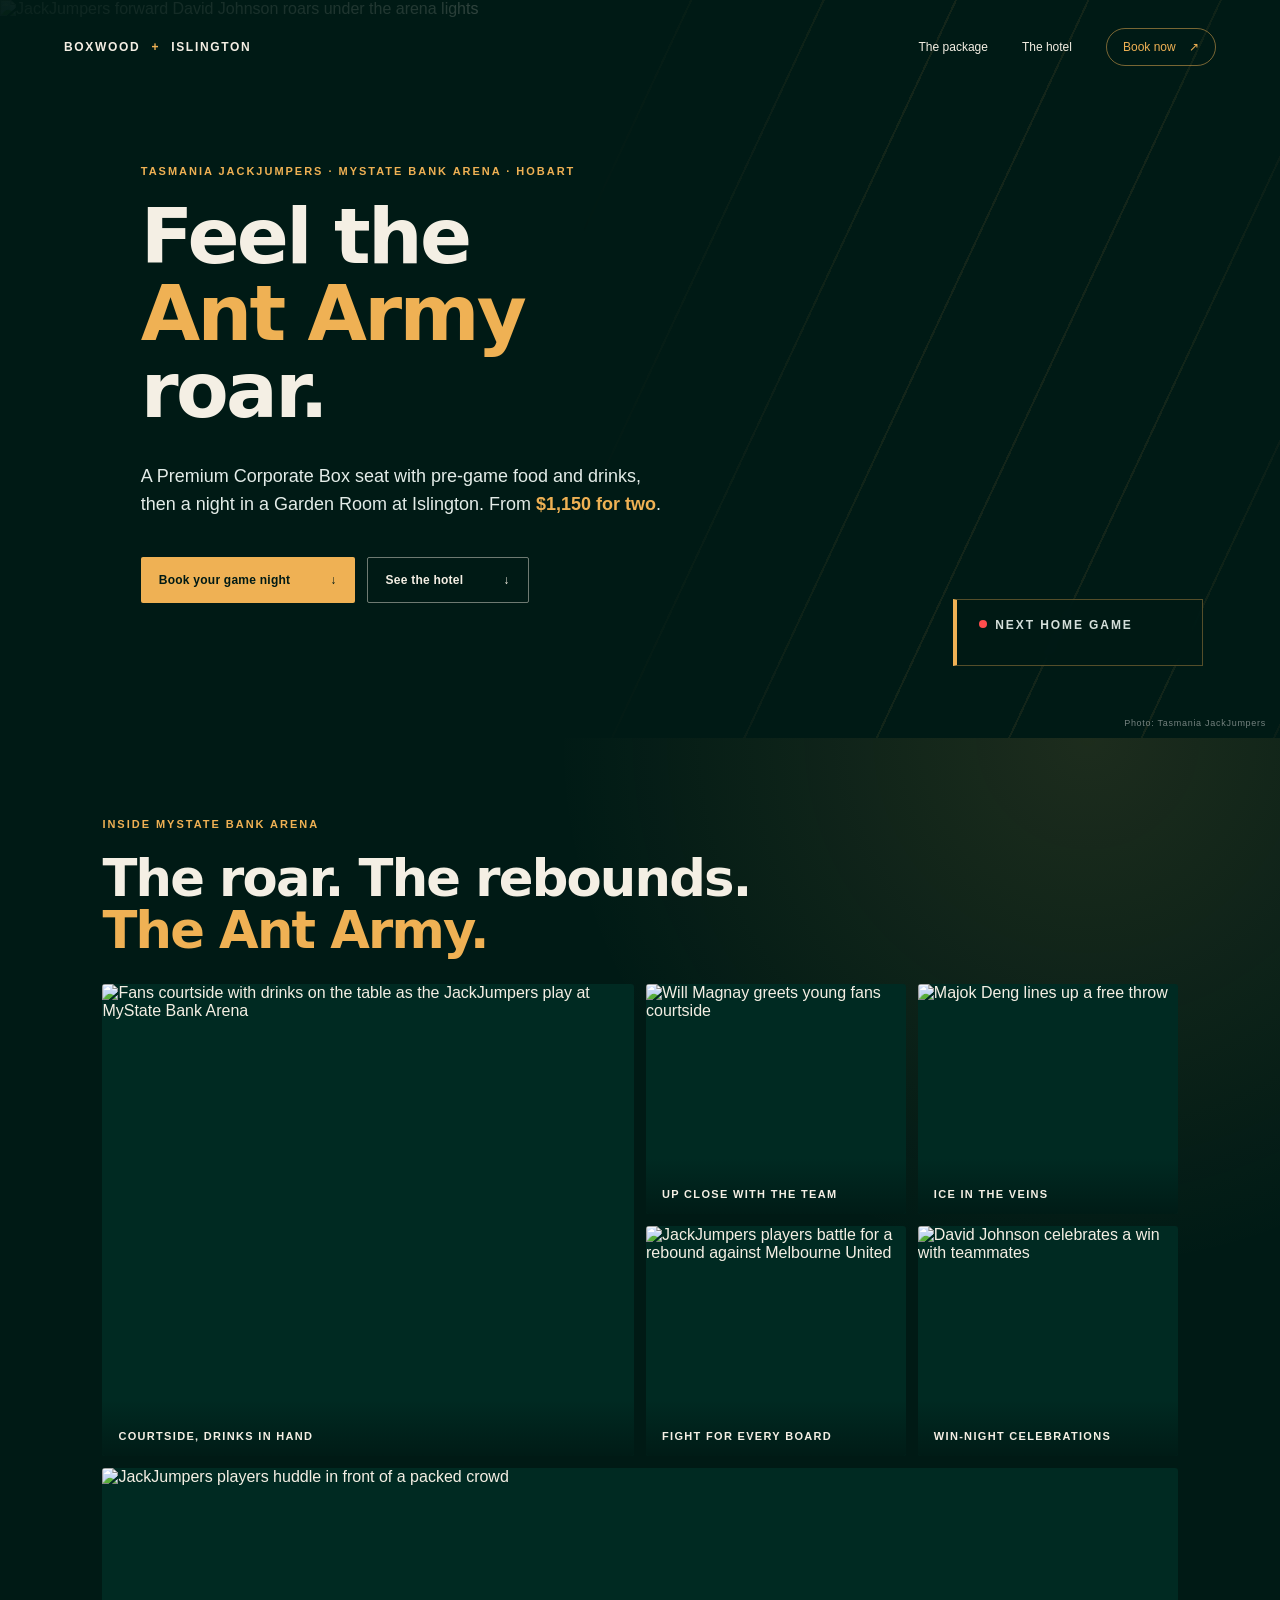
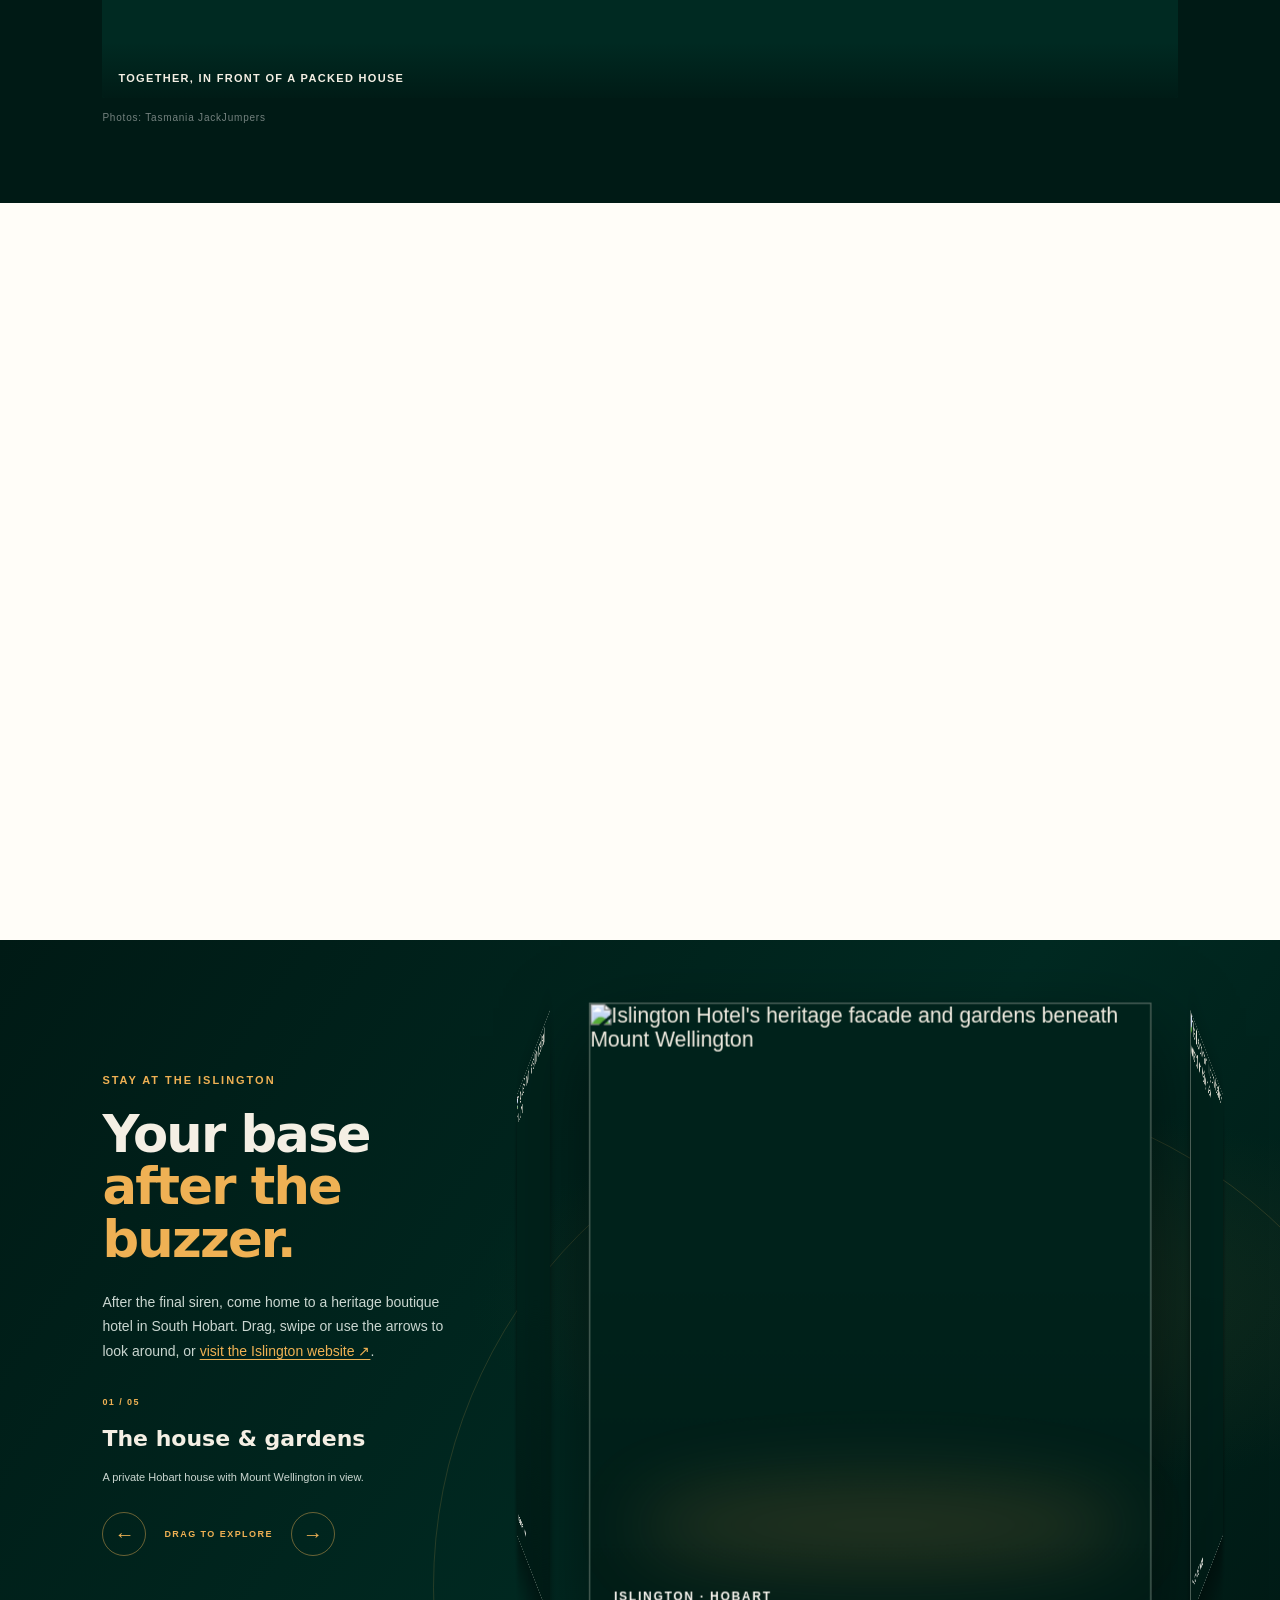
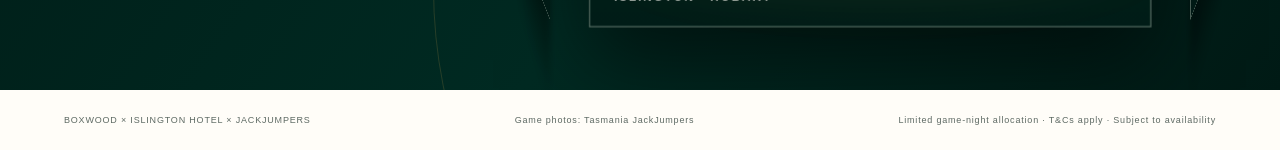
==== commit 29ce865c: "Replace the enquiry form with a Book button that opens the Islington booking page on the chosen game" ====
--- a/index.html
+++ b/index.html
@@ -10,11 +10,11 @@
     <meta name="description" content="Stay & Play: a Premium Corporate Box seat at a JackJumpers home game with pre-game food and drinks, plus a night in a Garden Room at the Islington Hotel, Hobart. From $1,150 for two." />
     <link rel="preload" href="assets/fonts/dm-sans-normal-latin.woff2" as="font" type="font/woff2" crossorigin />
     <link rel="stylesheet" href="assets/fonts.css?v=20260927-secure" />
-    <link rel="stylesheet" href="styles.css?v=20261005-simple" />
+    <link rel="stylesheet" href="styles.css?v=20261005-booking" />
     <link rel="stylesheet" href="hotel-explorer.css?v=20261005-simple" />
     <script src="assets/vendor/lenis.min.js" defer></script>
-    <script src="config.js?v=20261005-reservations" defer></script>
-    <script src="script.js?v=20261005-email" defer></script>
+    <script src="config.js?v=20261005-booking" defer></script>
+    <script src="script.js?v=20261005-booking" defer></script>
   </head>
   <body>
     <header class="site-header">
@@ -78,8 +78,8 @@
             <li><span>A night in a Garden Room at Islington, including breakfast for two</span><b>$280</b></li>
           </ul>
         </div>
-        <form class="booking-form" id="booking-form" novalidate>
-          <div class="form-head field-wide"><p class="eyebrow green">Every Hobart home game</p><h3>Pick your game night</h3><p>Upcoming JackJumpers home games at MyState Bank Arena, straight from the official club schedule. Choose a game, add your details and press Send.</p></div>
+        <div class="booking-form" id="booking-card">
+          <div class="form-head field-wide"><p class="eyebrow green">Every Hobart home game</p><h3>Pick your game night</h3><p>Upcoming JackJumpers home games at MyState Bank Arena, straight from the official club schedule. Choose a game, then book on the Islington booking page – the Stay &amp; Play rate appears on game nights.</p></div>
           <div class="game-picker field-wide">
             <figure class="game-photo">
               <img src="https://cdn.prod.website-files.com/689d6c46a57191b7ca73fe9d/6ab3ca2bf5774112c0fec5bf_Dakota%20Mathias-p-800.jpg" srcset="https://cdn.prod.website-files.com/689d6c46a57191b7ca73fe9d/6ab3ca2bf5774112c0fec5bf_Dakota%20Mathias-p-500.jpg 500w, https://cdn.prod.website-files.com/689d6c46a57191b7ca73fe9d/6ab3ca2bf5774112c0fec5bf_Dakota%20Mathias-p-800.jpg 800w, https://cdn.prod.website-files.com/689d6c46a57191b7ca73fe9d/6ab3ca2bf5774112c0fec5bf_Dakota%20Mathias-p-1080.jpg 1080w" sizes="(max-width: 850px) 100vw, 480px" alt="JackJumpers player Dakota Mathias during official game coverage" loading="lazy" decoding="async" />
@@ -94,28 +94,9 @@
               <div><strong>Checking the JackJumpers schedule…</strong><small>Upcoming home fixtures will appear here.</small></div>
             </div>
           </div>
-          <div class="field">
-            <label for="guest-name">Your name</label>
-            <input id="guest-name" name="guestName" autocomplete="name" required minlength="2" maxlength="80" />
-            <span class="input-error" id="guest-name-error"></span>
-          </div>
-          <div class="field">
-            <label for="guest-email">Email address</label>
-            <input id="guest-email" name="guestEmail" type="email" autocomplete="email" required maxlength="120" />
-            <span class="input-error" id="guest-email-error"></span>
-          </div>
-          <div class="field field-wide">
-            <label for="guest-note">Any preferences for the match or your stay? <span>(optional)</span></label>
-            <textarea id="guest-note" name="guestNote" rows="3" maxlength="400"></textarea>
-            <span class="input-hint"><span id="note-count">0</span>/400 characters</span>
-          </div>
-          <div class="field-trap" aria-hidden="true">
-            <label for="guest-website">Leave this field empty</label>
-            <input id="guest-website" name="website" tabindex="-1" autocomplete="off" />
-          </div>
-          <button class="button button-gold" type="submit">Send my booking enquiry <span>↗</span></button>
-          <p class="form-status" id="form-status" role="status" aria-live="polite"></p>
-        </form>
+          <a class="button button-gold book-game" id="book-game" href="https://book-directonline.com/properties/ISLINGTONHDIRECT?locale=en&amp;items%5B0%5D%5Badults%5D=2&amp;items%5B0%5D%5Bchildren%5D=0&amp;items%5B0%5D%5Binfants%5D=0&amp;currency=AUD">Book this game night <span>↗</span></a>
+          <p class="form-status">You'll book securely on the Islington Hotel booking page.</p>
+        </div>
         <span class="photo-credit">Photo: Tasmania JackJumpers</span>
       </section>
 
@@ -164,6 +145,6 @@
         </div>
       </section>
     </main>
-    <footer><span>BOXWOOD × ISLINGTON HOTEL × JACKJUMPERS</span><span>Game photos: Tasmania JackJumpers</span><span>Limited game-night allocation · Details confirmed at booking</span><span>Private enquiry · securely saved for follow-up</span></footer>
+    <footer><span>BOXWOOD × ISLINGTON HOTEL × JACKJUMPERS</span><span>Game photos: Tasmania JackJumpers</span><span>Limited game-night allocation · T&amp;Cs apply · Subject to availability</span></footer>
   </body>
 </html>
--- a/styles.css
+++ b/styles.css
@@ -170,3 +170,6 @@
 .energy{padding-top:80px;padding-bottom:80px}
 .energy-heading{margin-bottom:28px}
 .energy-heading h2{font-size:clamp(34px,4vw,54px);line-height:1.02}
+/* The booking card ends in a link to the hotel's booking page instead of an enquiry form. */
+.booking-form>.button,.booking-form>.form-status{grid-column:1/-1}
+.book-game{justify-content:space-between;text-align:left}
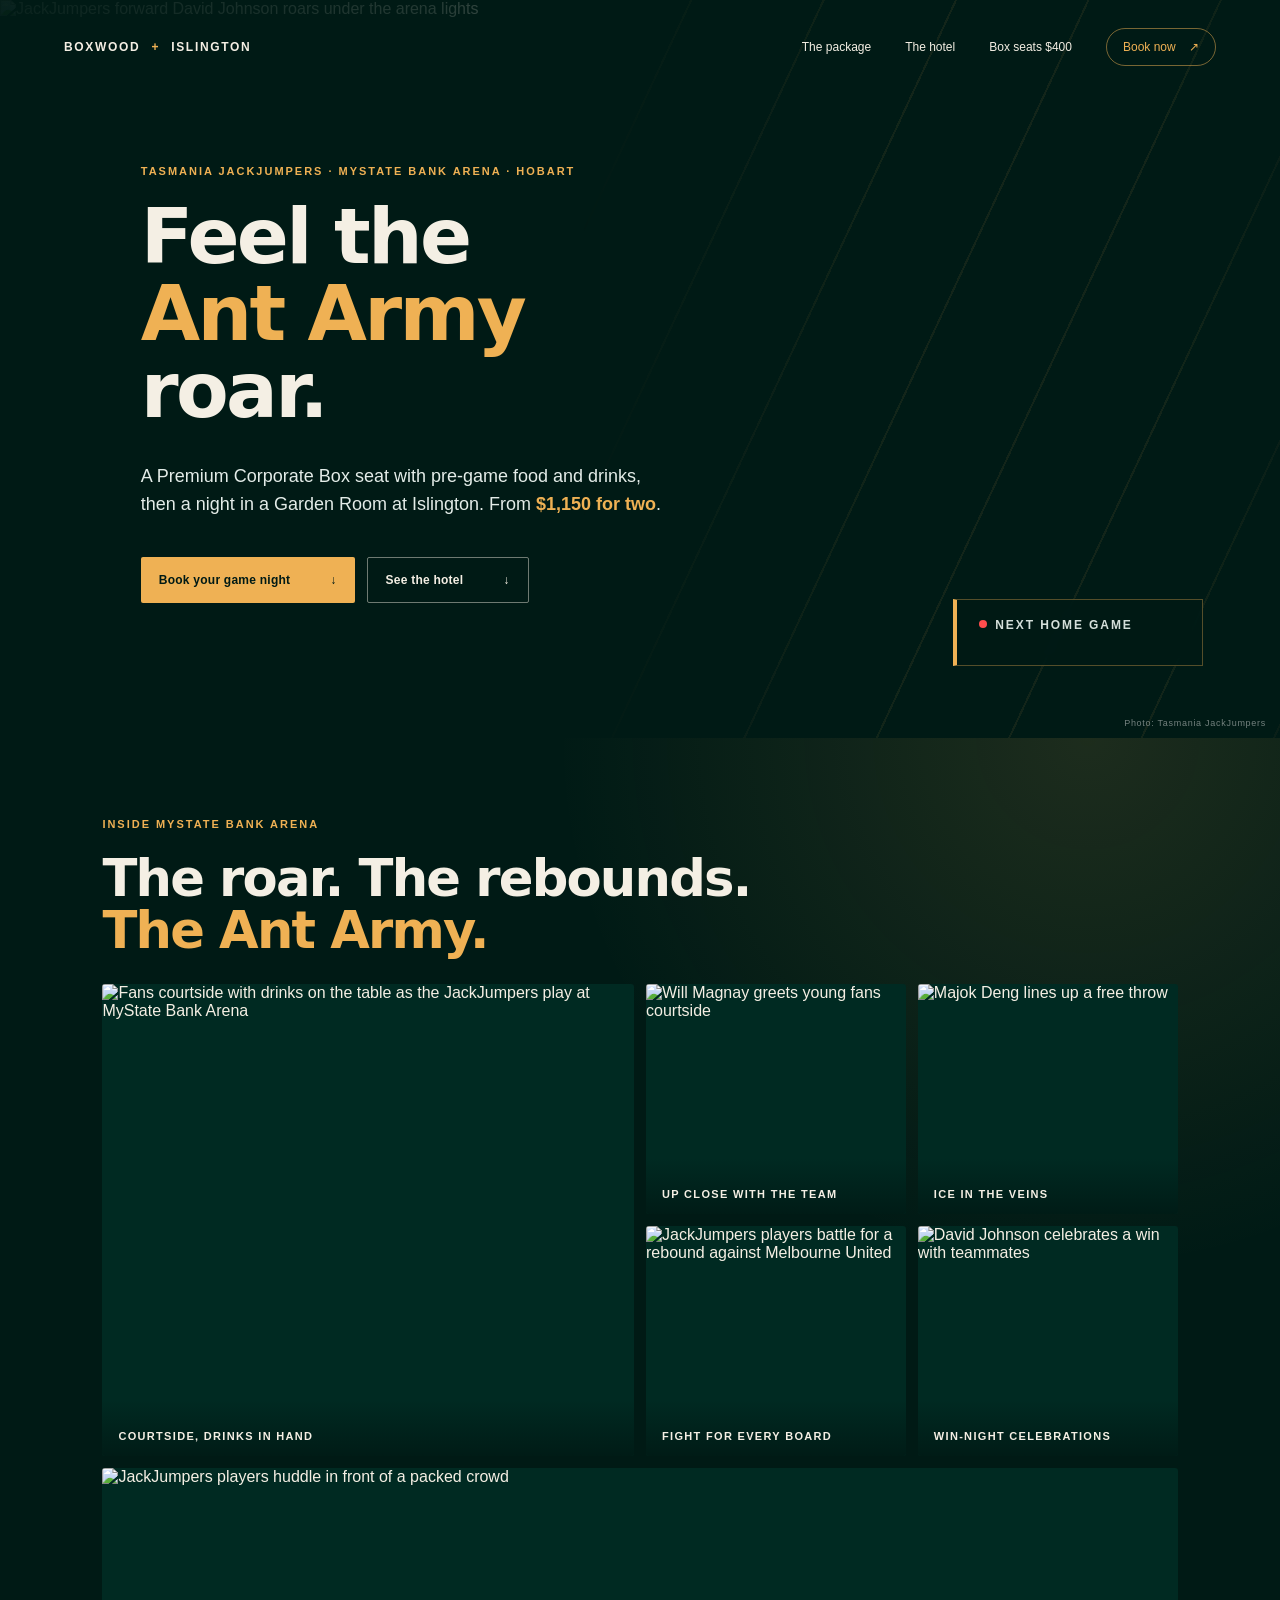
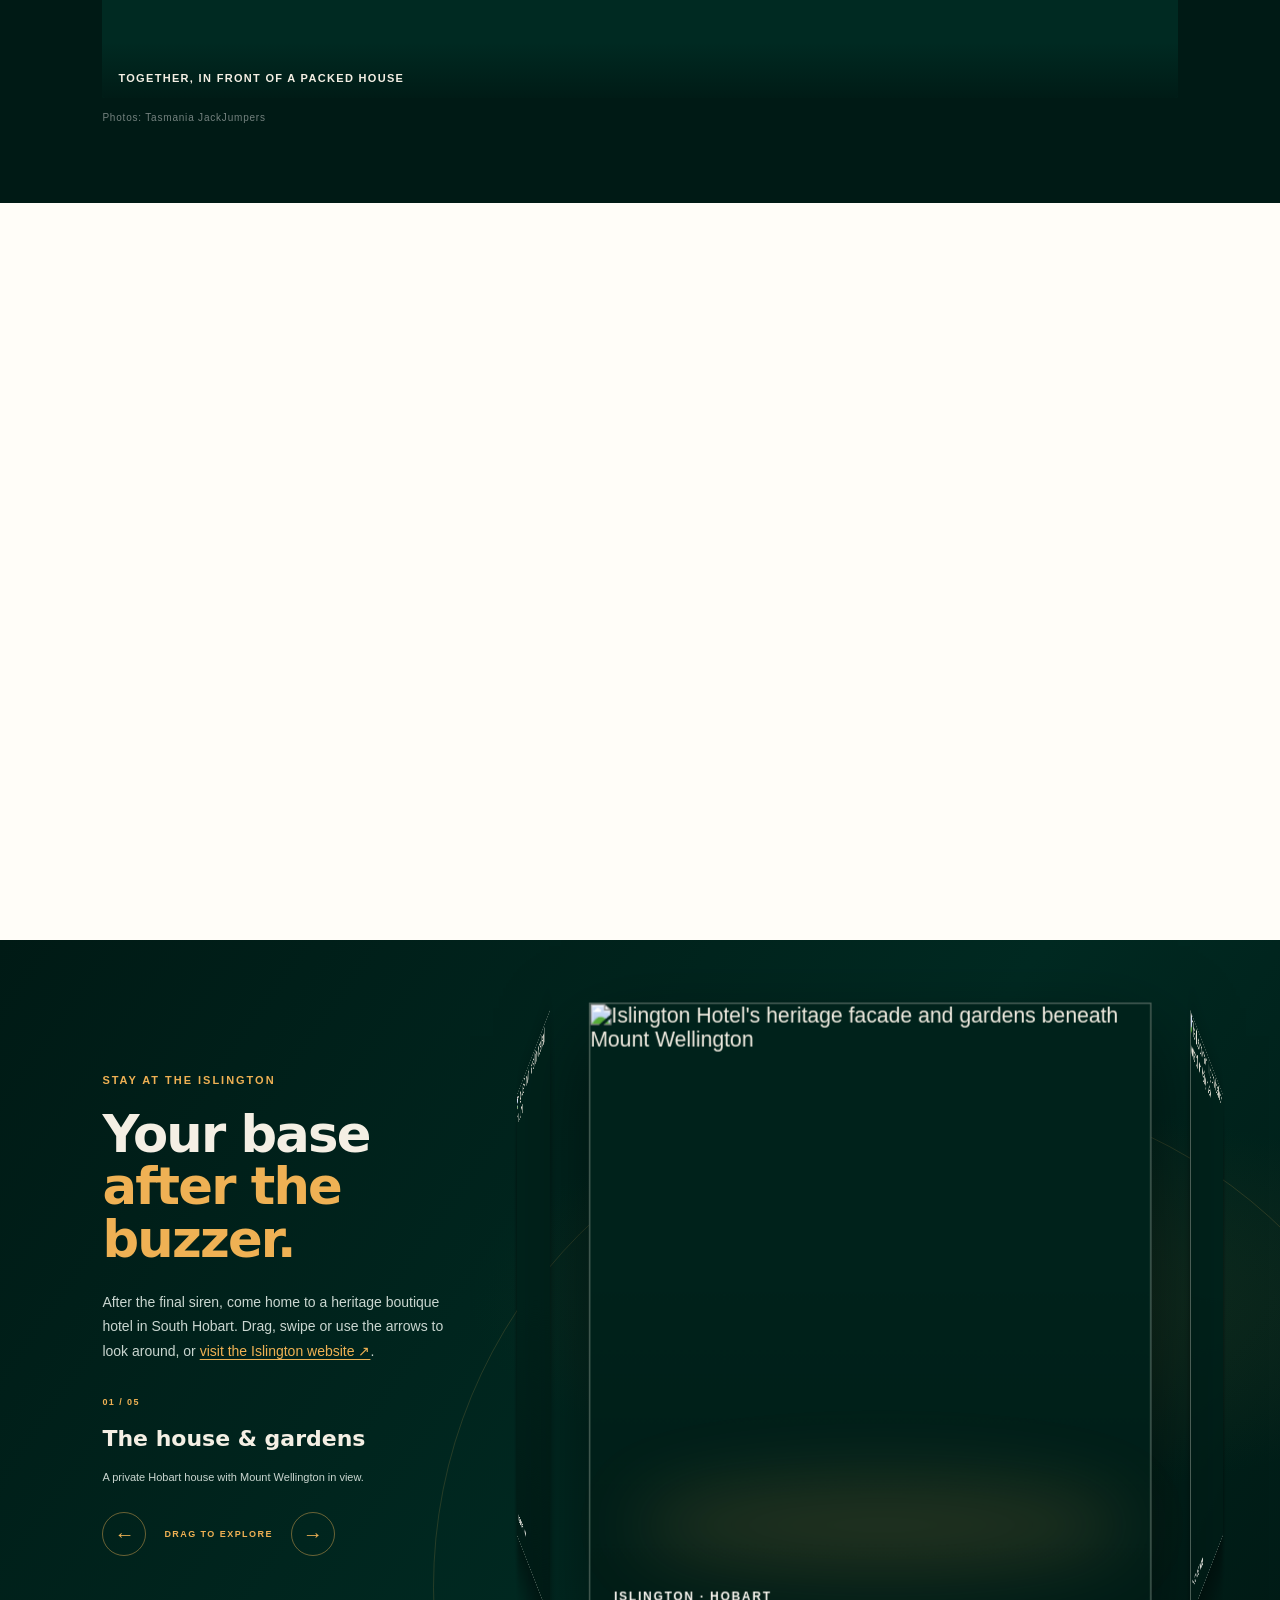
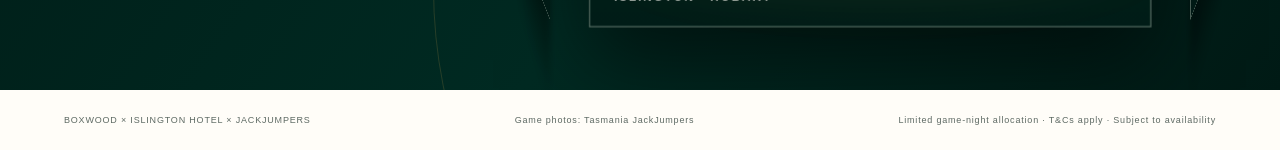
==== commit 5d534b4f: "Add Corporate Box $400 page and list Stay & Play inclusions without separate prices Co-Authored-By: " ====
--- a/index.html
+++ b/index.html
@@ -22,6 +22,7 @@
       <nav aria-label="Main navigation">
         <a href="#book">The package</a>
         <a href="#hotel">The hotel</a>
+        <a href="box/">Box seats $400</a>
         <a class="nav-cta" href="#book">Book now <span>↗</span></a>
       </nav>
       <button class="menu-toggle" aria-label="Open menu" aria-expanded="false">☰</button>
@@ -73,10 +74,12 @@
           <p class="package-tagline">Cheer them on courtside, then unwind in the calm of Islington.</p>
           <div class="package-price"><span>From</span><strong>$1,150</strong><small>for two · 2 box seats + 1 night in a Garden Room</small></div>
           <ul class="package-list">
-            <li><span>Premium Corporate Box seat with pre-game food and drinks</span><b>$435 per person</b></li>
+            <li><span>2 Premium Corporate Box tickets with pre-game food and drinks</span></li>
             <li><span>Access 90 minutes before tip-off and 30 minutes post-game</span></li>
-            <li><span>A night in a Garden Room at Islington, including breakfast for two</span><b>$280</b></li>
+            <li><span>1 night in a Garden Room at Islington</span></li>
+            <li><span>Breakfast for two</span></li>
           </ul>
+          <p class="package-alt">Just want the game? <a href="box/">Corporate Box seats from $400 per person ↗</a></p>
         </div>
         <div class="booking-form" id="booking-card">
           <div class="form-head field-wide"><p class="eyebrow green">Every Hobart home game</p><h3>Pick your game night</h3><p>Upcoming JackJumpers home games at MyState Bank Arena, straight from the official club schedule. Choose a game, then book on the Islington booking page – the Stay &amp; Play rate appears on game nights.</p></div>
--- a/styles.css
+++ b/styles.css
@@ -173,3 +173,5 @@
 /* The booking card ends in a link to the hotel's booking page instead of an enquiry form. */
 .booking-form>.button,.booking-form>.form-status{grid-column:1/-1}
 .book-game{justify-content:space-between;text-align:left}
+
+.package-alt{margin:18px 0 0;color:#d9e3df;font-size:14px}.package-alt a{color:var(--gold);font-weight:700;border-bottom:1px solid #efb15466}
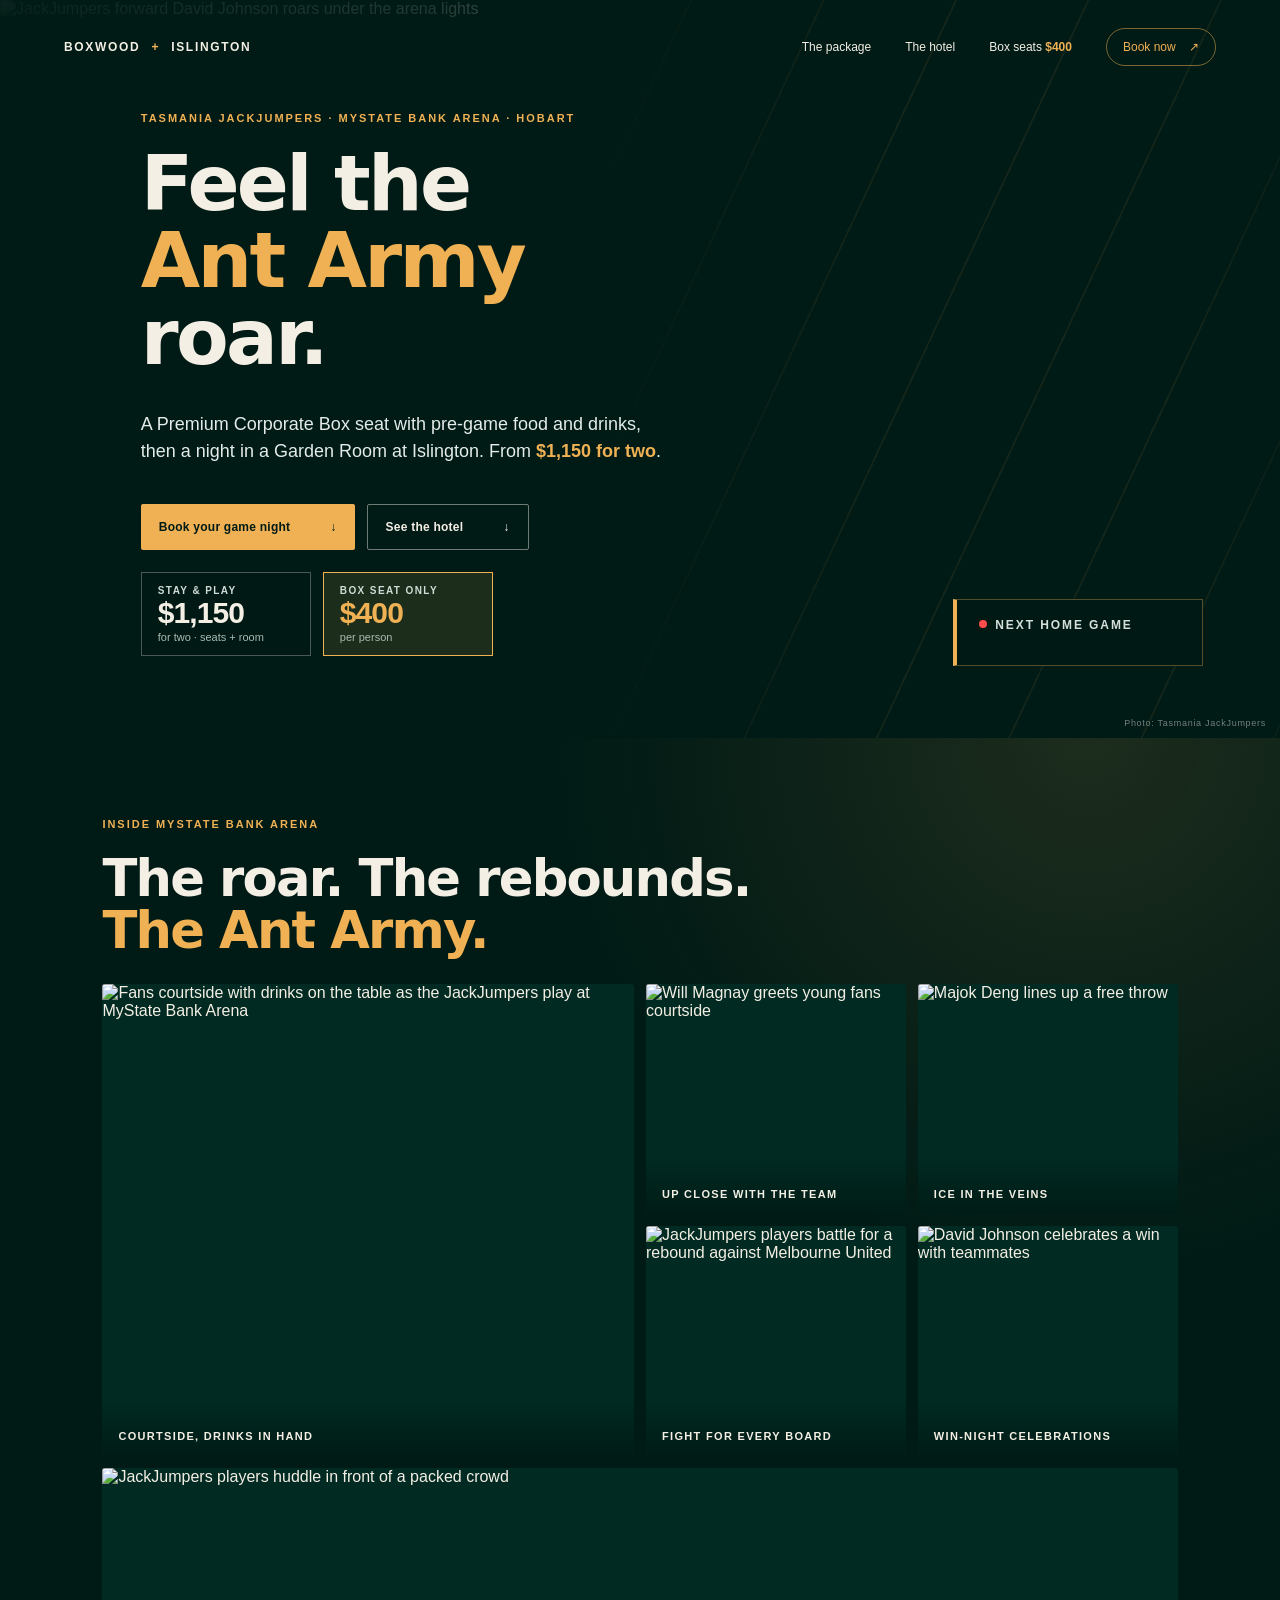
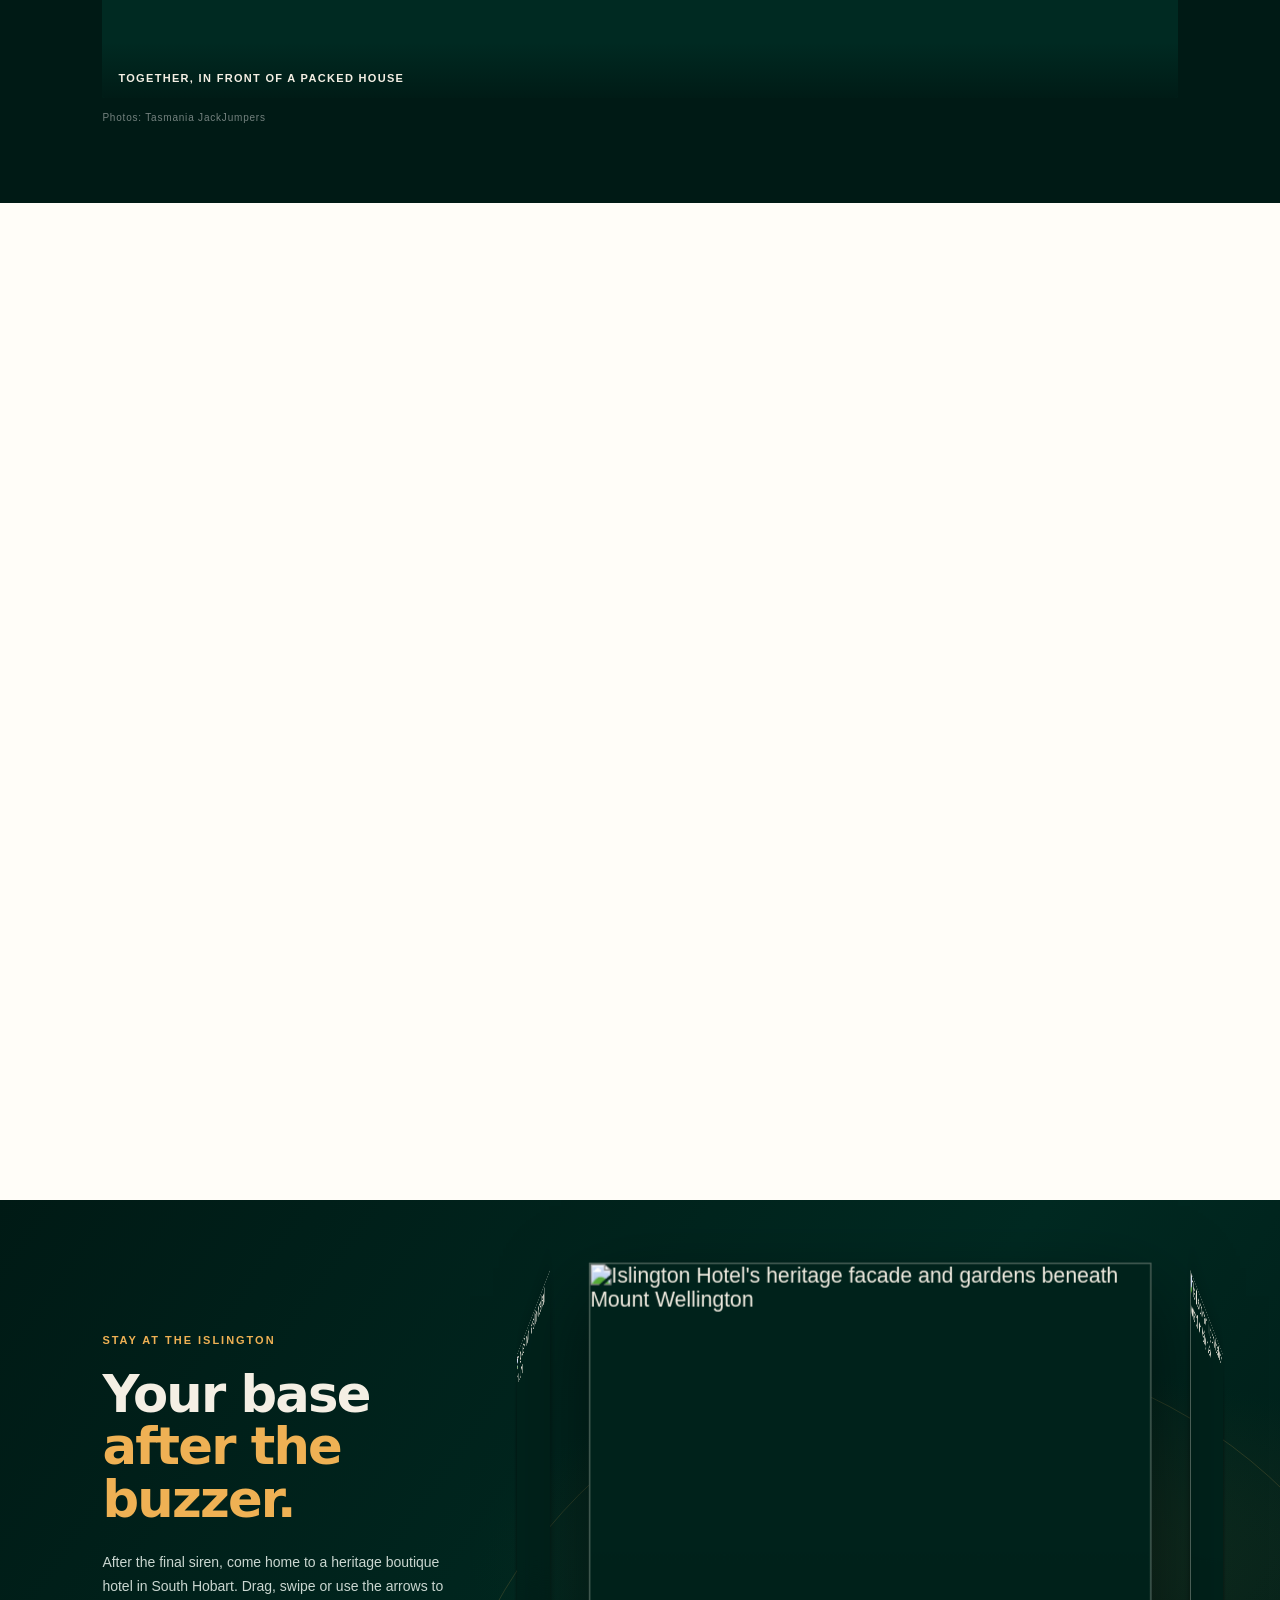
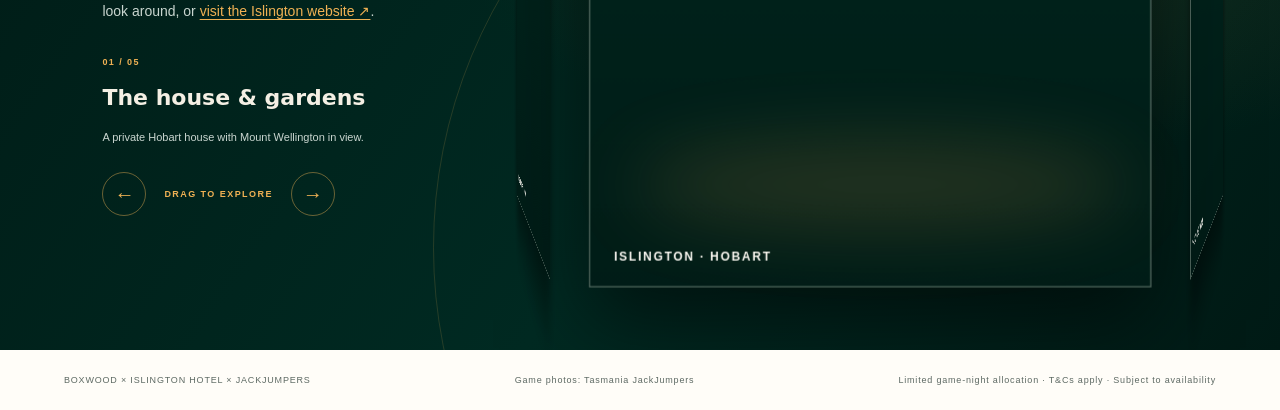
==== commit 85bd59b9: "Make the $400 Corporate Box offer more prominent and upgrade the box page Paul's feedback: $400 card" ====
--- a/index.html
+++ b/index.html
@@ -10,7 +10,7 @@
     <meta name="description" content="Stay & Play: a Premium Corporate Box seat at a JackJumpers home game with pre-game food and drinks, plus a night in a Garden Room at the Islington Hotel, Hobart. From $1,150 for two." />
     <link rel="preload" href="assets/fonts/dm-sans-normal-latin.woff2" as="font" type="font/woff2" crossorigin />
     <link rel="stylesheet" href="assets/fonts.css?v=20260927-secure" />
-    <link rel="stylesheet" href="styles.css?v=20261005-booking" />
+    <link rel="stylesheet" href="styles.css?v=20261020-box400" />
     <link rel="stylesheet" href="hotel-explorer.css?v=20261005-simple" />
     <script src="assets/vendor/lenis.min.js" defer></script>
     <script src="config.js?v=20261005-booking" defer></script>
@@ -22,7 +22,7 @@
       <nav aria-label="Main navigation">
         <a href="#book">The package</a>
         <a href="#hotel">The hotel</a>
-        <a href="box/">Box seats $400</a>
+        <a class="nav-400" href="box/">Box seats <b>$400</b></a>
         <a class="nav-cta" href="#book">Book now <span>↗</span></a>
       </nav>
       <button class="menu-toggle" aria-label="Open menu" aria-expanded="false">☰</button>
@@ -39,6 +39,10 @@
           <div class="hero-actions">
             <a class="button button-gold" href="#book">Book your game night <span>↓</span></a>
             <a class="button button-ghost" href="#hotel">See the hotel <span>↓</span></a>
+          </div>
+          <div class="hero-offers" aria-label="Offers">
+            <a class="hero-offer" href="#book"><span>Stay &amp; Play</span><strong>$1,150</strong><small>for two · seats + room</small></a>
+            <a class="hero-offer hero-offer-gold" href="box/"><span>Box seat only</span><strong>$400</strong><small>per person</small></a>
           </div>
         </div>
         <aside class="next-game" id="next-game" hidden aria-live="polite">
@@ -79,8 +83,20 @@
             <li><span>1 night in a Garden Room at Islington</span></li>
             <li><span>Breakfast for two</span></li>
           </ul>
-          <p class="package-alt">Just want the game? <a href="box/">Corporate Box seats from $400 per person ↗</a></p>
         </div>
+        <aside class="box-offer" aria-labelledby="box-offer-title">
+          <p class="box-offer-tag">Just the game</p>
+          <h3 id="box-offer-title">Corporate Box seat</h3>
+          <div class="box-offer-price"><strong>$400</strong><span>per person</span></div>
+          <ul>
+            <li>Premium Corporate Box seat</li>
+            <li>Pre-game food and drinks</li>
+            <li>In 90 min before tip-off, out 30 min after</li>
+          </ul>
+          <a class="button button-gold" href="box/">See seats &amp; upcoming games <span>↗</span></a>
+          <a class="box-offer-call" href="tel:+61362202123">or call 03 6220 2123</a>
+          <p class="box-offer-note">Great for client nights, team rewards and celebrations.</p>
+        </aside>
         <div class="booking-form" id="booking-card">
           <div class="form-head field-wide"><p class="eyebrow green">Every Hobart home game</p><h3>Pick your game night</h3><p>Upcoming JackJumpers home games at MyState Bank Arena, straight from the official club schedule. Choose a game, then book on the Islington booking page – the Stay &amp; Play rate appears on game nights.</p></div>
           <div class="game-picker field-wide">
--- a/styles.css
+++ b/styles.css
@@ -174,4 +174,34 @@
 .booking-form>.button,.booking-form>.form-status{grid-column:1/-1}
 .book-game{justify-content:space-between;text-align:left}
 
-.package-alt{margin:18px 0 0;color:#d9e3df;font-size:14px}.package-alt a{color:var(--gold);font-weight:700;border-bottom:1px solid #efb15466}
+
+/* $400 Corporate Box offer in the package section (Paul, 20 Oct 2026) */
+.package-epic{grid-template-areas:"copy form" "offer form"}
+.package-copy{grid-area:copy}.package-epic .booking-form{grid-area:form}.box-offer{grid-area:offer}
+.box-offer{position:relative;z-index:2;align-self:start;max-width:420px;padding:26px 26px 22px;color:var(--cream);background:linear-gradient(160deg,#0b3d30f2,#001a15f2);border:1px solid #efb15499;box-shadow:0 24px 60px #0008,inset 0 0 0 1px #efb15422}
+.box-offer:before{position:absolute;top:-14px;right:20px;padding:6px 12px;color:var(--deep);background:var(--gold);font-size:10px;font-weight:800;letter-spacing:.14em;text-transform:uppercase;content:"New"}
+.box-offer-tag{margin:0 0 6px;color:var(--gold);font-size:11px;font-weight:700;letter-spacing:.18em;text-transform:uppercase}
+.box-offer h3{color:var(--cream);font-size:30px;line-height:1.05;letter-spacing:-.03em}
+.box-offer-price{display:flex;align-items:baseline;gap:10px;margin:12px 0 14px}
+.box-offer-price strong{font-family:"Playfair Display",serif;font-size:64px;line-height:1;color:var(--gold);letter-spacing:-.04em}
+.box-offer-price span{color:#cfdcd6;font-size:13px;letter-spacing:.06em;text-transform:uppercase}
+.box-offer ul{display:grid;gap:8px;margin:0 0 20px;padding:0;list-style:none;color:#e3ece8;font-size:14px}
+.box-offer li:before{margin-right:9px;color:var(--gold);content:"✦"}
+.box-offer .button{width:100%}
+.box-offer-call{display:block;margin-top:12px;color:var(--gold);font-size:13px;font-weight:700;text-align:center}
+.box-offer-note{margin:12px 0 0;color:#9fb3aa;font-size:12px;text-align:center}
+@media(min-width:1400px){.package-epic{grid-template-columns:minmax(0,1fr) minmax(300px,360px) minmax(0,500px);grid-template-areas:"copy offer form";gap:48px;align-items:center}.box-offer{align-self:center}}
+@media(max-width:900px){.package-epic{grid-template-areas:"copy" "offer" "form"}.box-offer{max-width:none}}
+@media(min-width:901px) and (max-width:1399px){.package-epic{grid-template-rows:auto 1fr;align-items:start;row-gap:34px}.package-copy{position:relative;top:auto}.box-offer{margin-top:6px}}
+
+/* Hero offer tiles – $400 visible on the first screen */
+.hero-offers{display:flex;flex-wrap:wrap;gap:12px;margin-top:22px}
+.hero-offer{display:grid;min-width:170px;padding:12px 16px;color:var(--cream);border:1px solid #f4efe44d;background:#001a1599;transition:transform .25s ease,border-color .25s ease}
+.hero-offer:hover{transform:translateY(-3px);border-color:var(--gold)}
+.hero-offer span{color:#cfdcd6;font-size:10px;font-weight:700;letter-spacing:.14em;text-transform:uppercase}
+.hero-offer strong{font-size:30px;line-height:1.15;letter-spacing:-.03em}
+.hero-offer small{color:#a9bbb3;font-size:11px}
+.hero-offer-gold{border-color:var(--gold);background:#efb1541f}.hero-offer-gold strong{color:var(--gold)}
+.nav-400 b{color:var(--gold)}
+@media(max-width:480px){.hero-offer{flex:1;min-width:0}}
+.box-offer-price strong{font-family:"DM Sans",system-ui,sans-serif;font-weight:700;font-size:60px;letter-spacing:-.04em}
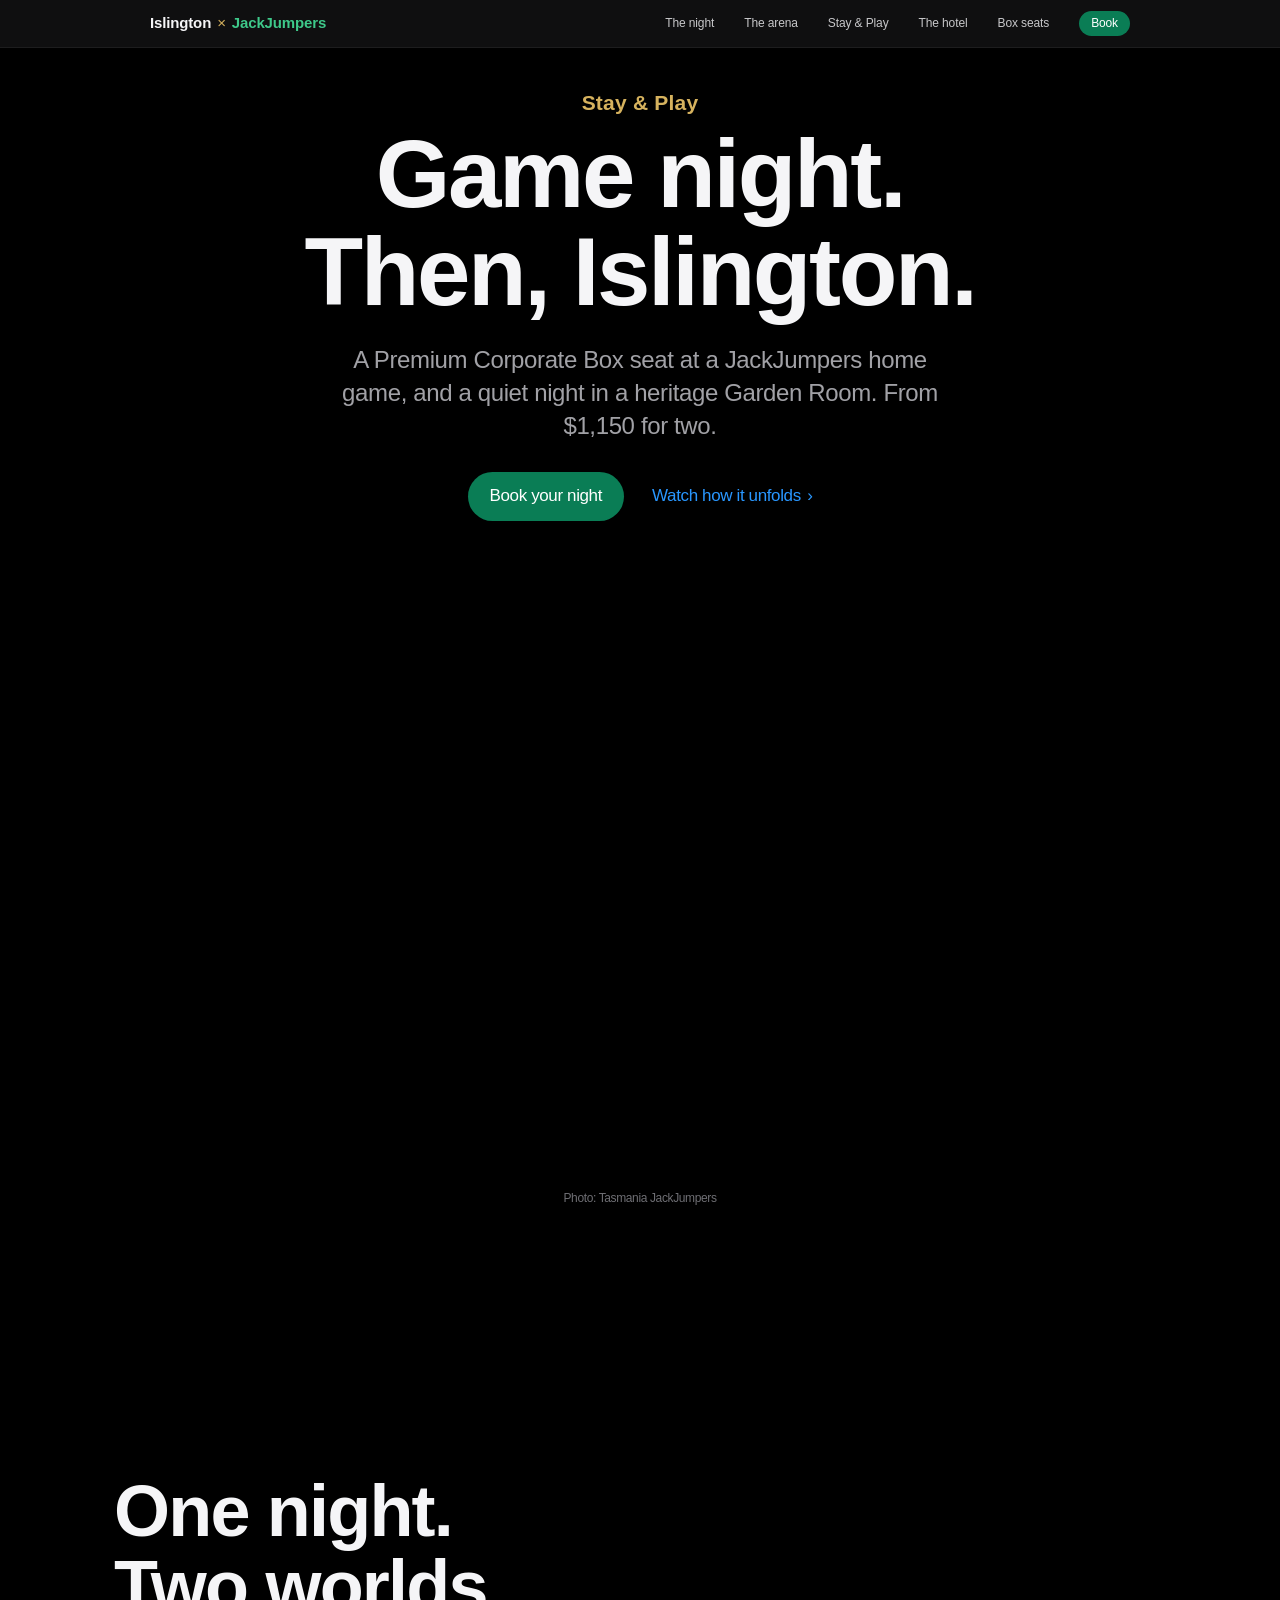
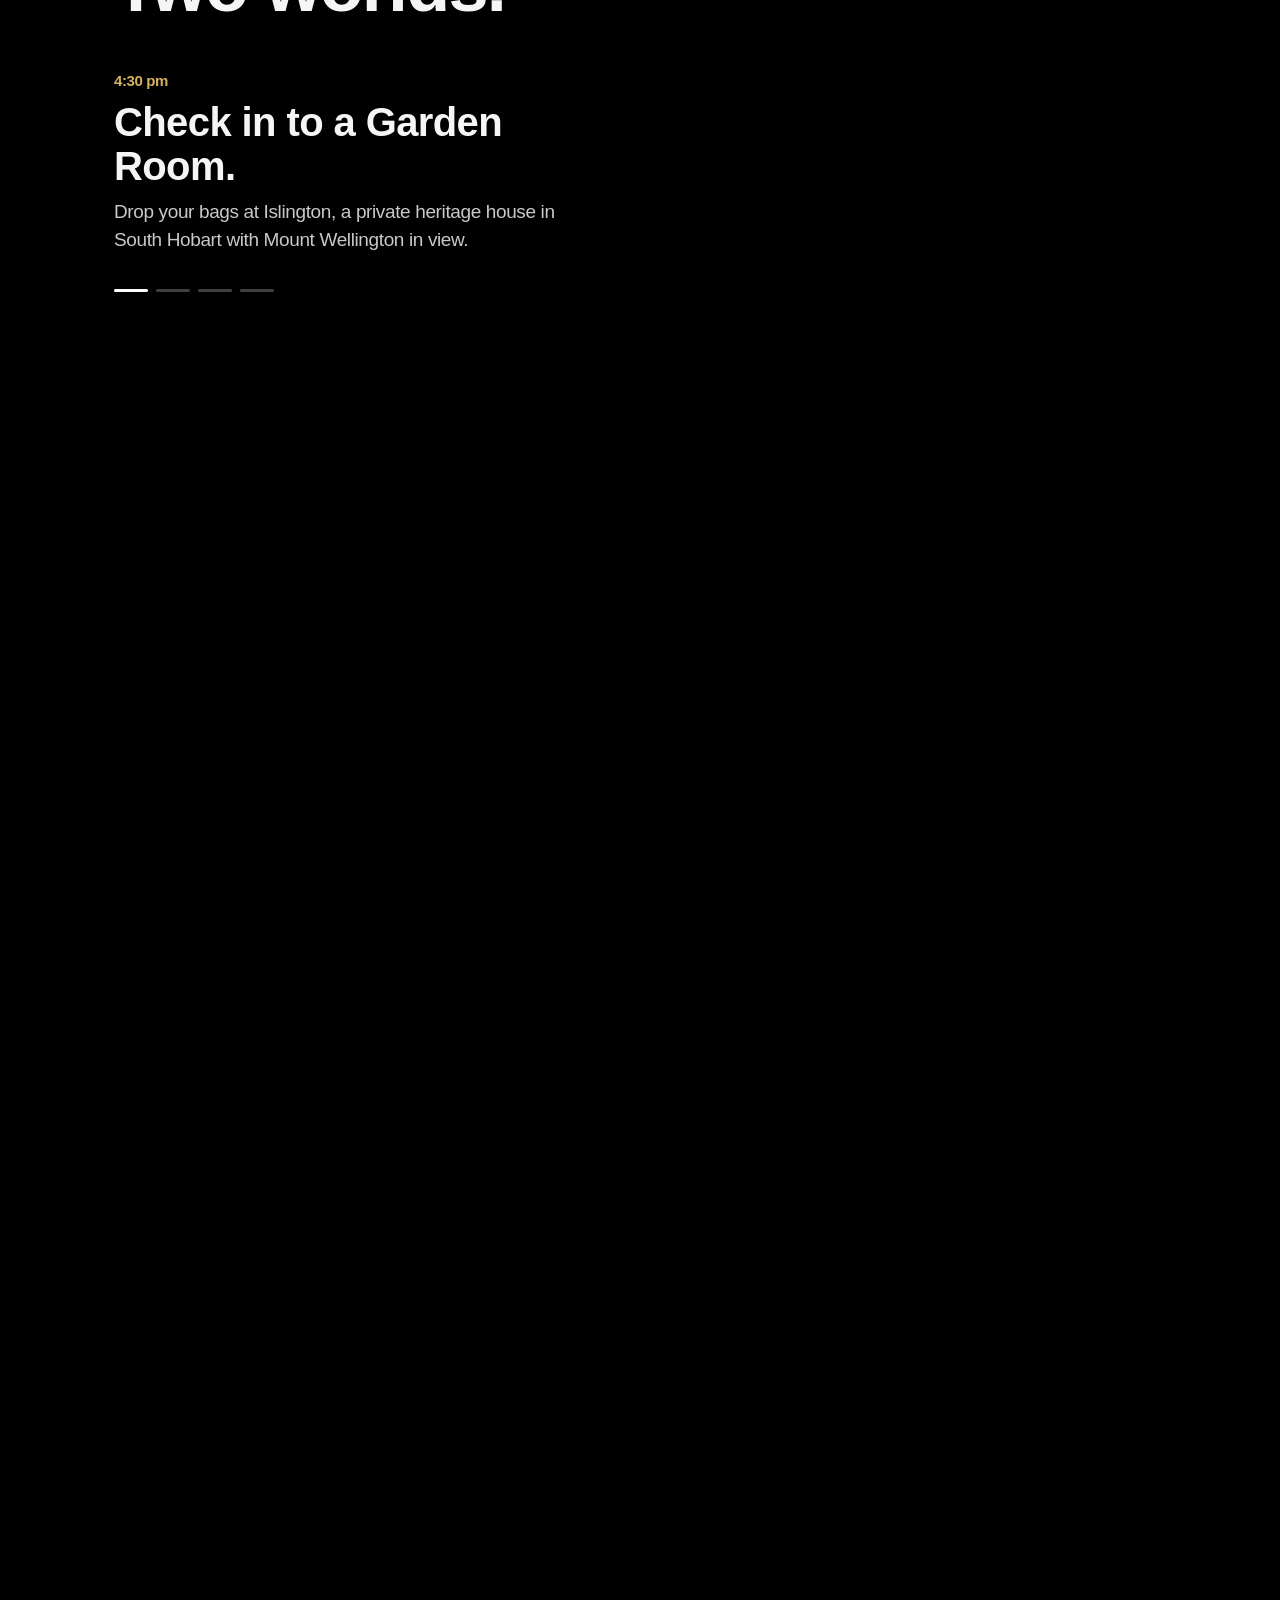
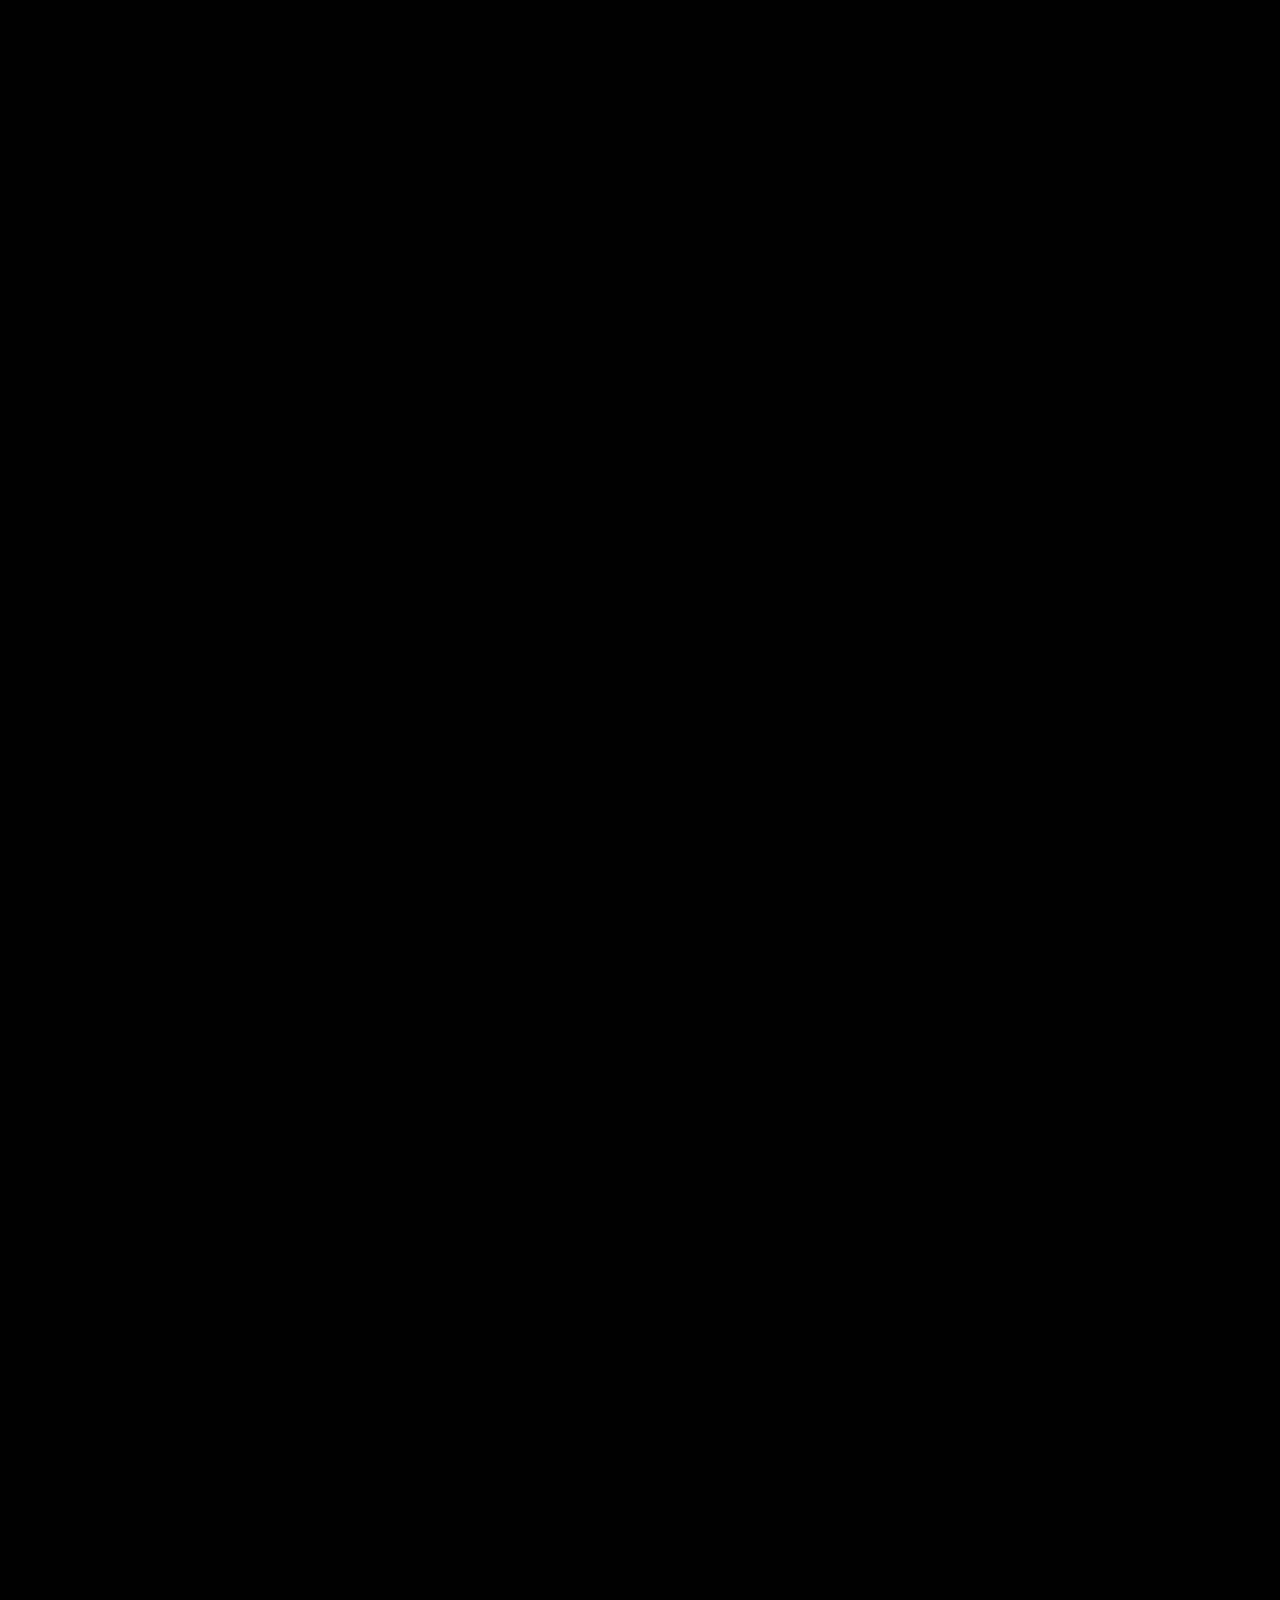
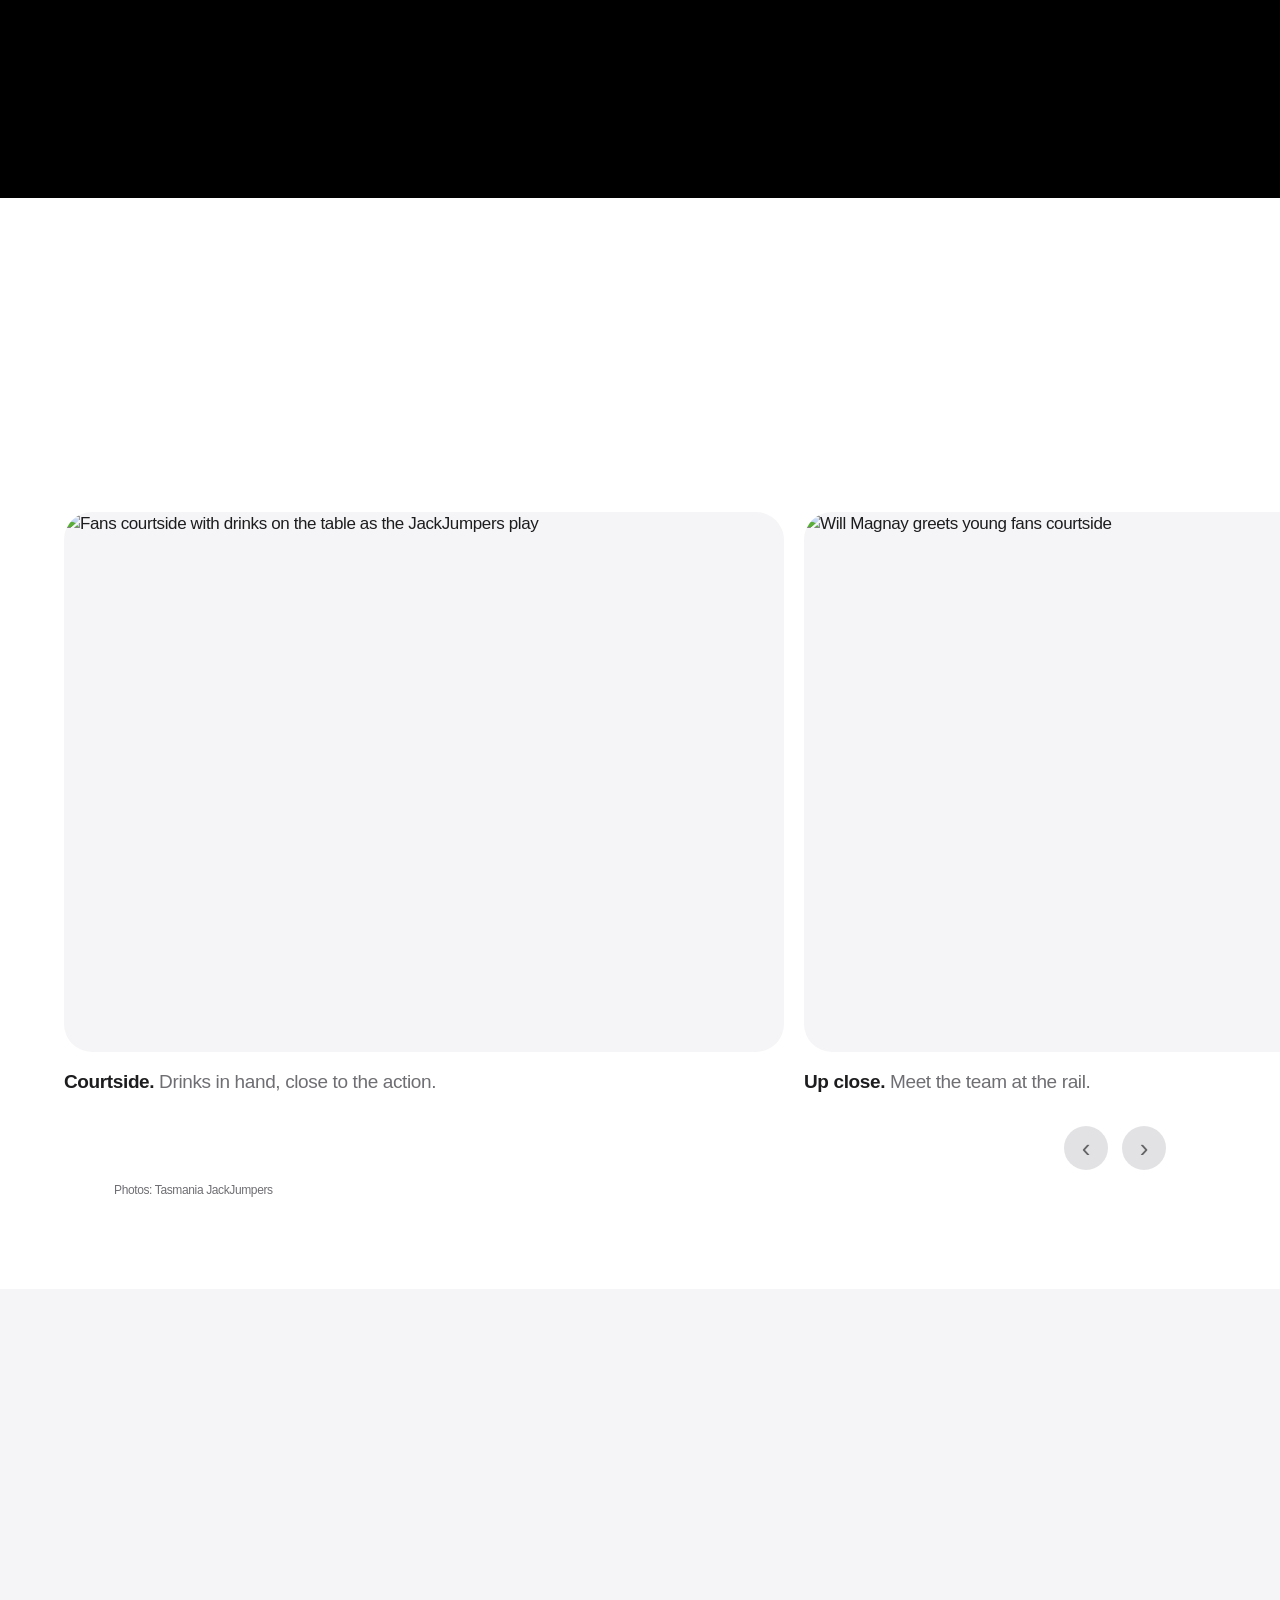
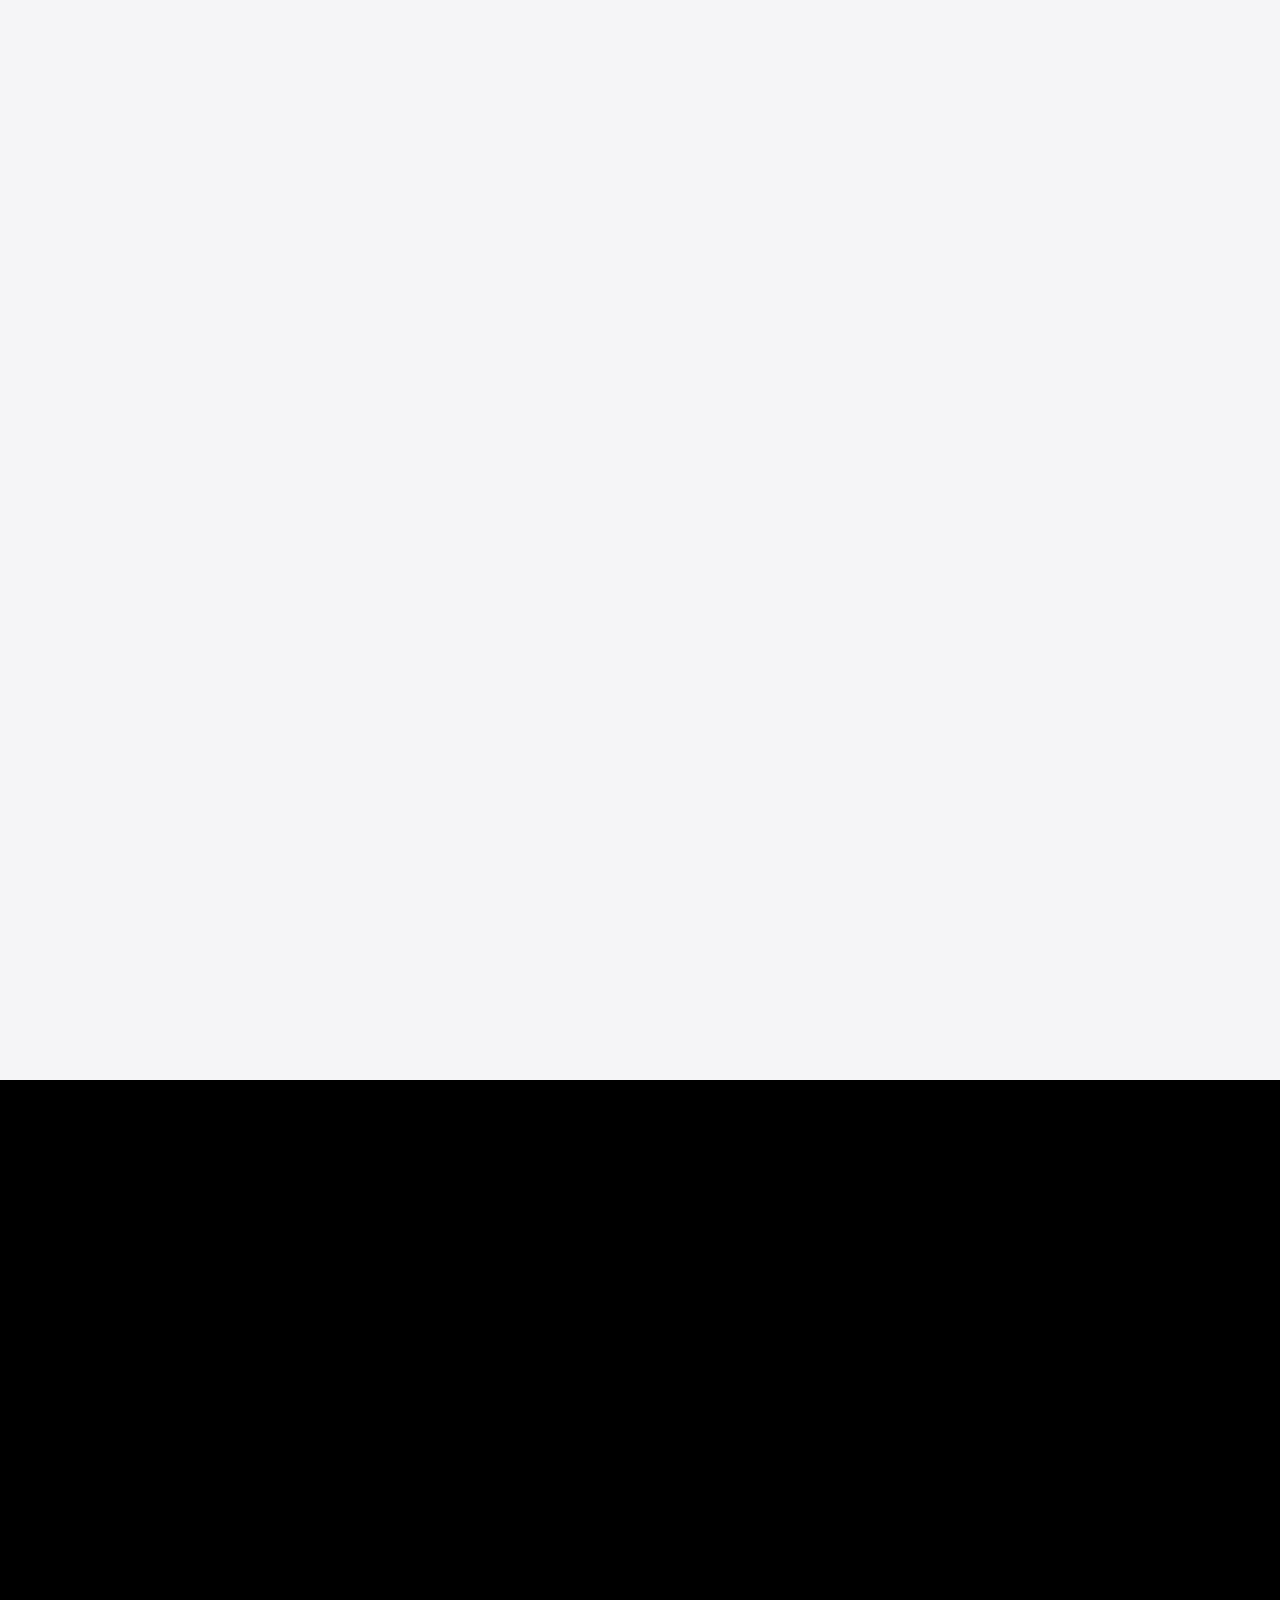
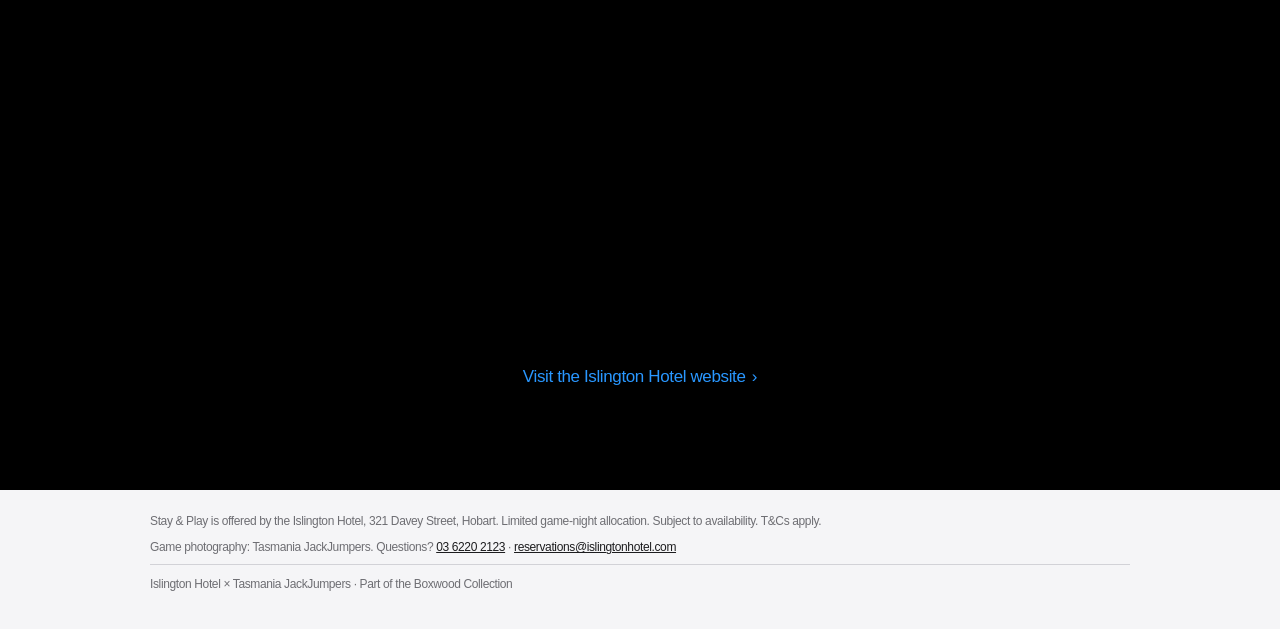
==== commit 4c695510: "Redesign Stay & Play page: cleaner layout, scroll-through night story, game gallery, deeper hotel to" ====
--- a/index.html
+++ b/index.html
@@ -6,164 +6,198 @@
     <title>Stay & Play | JackJumpers game nights × Islington Hotel</title>
     <meta http-equiv="Content-Security-Policy" content="default-src 'self'; script-src 'self'; style-src 'self'; font-src 'self'; img-src 'self' https://cdn.prod.website-files.com https://dtyvh2kbp8kkm.cloudfront.net; connect-src 'self'; object-src 'none'; base-uri 'self'; form-action 'self'" />
     <meta name="referrer" content="strict-origin-when-cross-origin" />
+    <meta name="theme-color" content="#000000" />
     <link rel="icon" href="assets/favicon.svg" type="image/svg+xml" />
     <meta name="description" content="Stay & Play: a Premium Corporate Box seat at a JackJumpers home game with pre-game food and drinks, plus a night in a Garden Room at the Islington Hotel, Hobart. From $1,150 for two." />
-    <link rel="preload" href="assets/fonts/dm-sans-normal-latin.woff2" as="font" type="font/woff2" crossorigin />
     <link rel="stylesheet" href="assets/fonts.css?v=20260927-secure" />
-    <link rel="stylesheet" href="styles.css?v=20261020-box400" />
-    <link rel="stylesheet" href="hotel-explorer.css?v=20261005-simple" />
+    <link rel="stylesheet" href="site.css?v=20261103-apple4" />
     <script src="assets/vendor/lenis.min.js" defer></script>
     <script src="config.js?v=20261005-booking" defer></script>
-    <script src="script.js?v=20261005-booking" defer></script>
+    <script src="script.js?v=20261103-apple" defer></script>
+    <script src="immersive.js?v=20261103-apple4" defer></script>
   </head>
   <body>
-    <header class="site-header">
-      <a class="wordmark" href="#top" aria-label="Boxwood home">BOXWOOD <span>+</span> ISLINGTON</a>
-      <nav aria-label="Main navigation">
-        <a href="#book">The package</a>
-        <a href="#hotel">The hotel</a>
-        <a class="nav-400" href="box/">Box seats <b>$400</b></a>
-        <a class="nav-cta" href="#book">Book now <span>↗</span></a>
-      </nav>
-      <button class="menu-toggle" aria-label="Open menu" aria-expanded="false">☰</button>
+    <a class="skip-link" href="#main">Skip to content</a>
+    <header class="globalnav">
+      <div class="globalnav-inner">
+        <a class="wordmark" href="#top" aria-label="Stay and Play home">Islington <span>×</span> <b>JackJumpers</b></a>
+        <nav aria-label="Main navigation">
+          <a href="#night">The night</a>
+          <a href="#arena">The arena</a>
+          <a href="#book">Stay &amp; Play</a>
+          <a href="#hotel">The hotel</a>
+          <a href="box/">Box seats</a>
+          <a class="nav-cta" href="#book">Book</a>
+        </nav>
+        <button class="menu-toggle" aria-label="Open menu" aria-expanded="false"><span></span><span></span></button>
+      </div>
     </header>
 
-    <main id="top">
-      <section class="hero hero-game">
-        <div class="speed-lines" aria-hidden="true"></div>
-        <img class="hero-bg" src="https://cdn.prod.website-files.com/689d6c46a57191b7ca73fe9d/6ab1eb975d367e3f8f4490e3_David%20Johnson%203-p-1600.avif" srcset="https://cdn.prod.website-files.com/689d6c46a57191b7ca73fe9d/6ab1eb975d367e3f8f4490e3_David%20Johnson%203-p-800.avif 800w, https://cdn.prod.website-files.com/689d6c46a57191b7ca73fe9d/6ab1eb975d367e3f8f4490e3_David%20Johnson%203-p-1080.avif 1080w, https://cdn.prod.website-files.com/689d6c46a57191b7ca73fe9d/6ab1eb975d367e3f8f4490e3_David%20Johnson%203-p-1600.avif 1600w" sizes="100vw" alt="JackJumpers forward David Johnson roars under the arena lights" fetchpriority="high" />
-        <div class="hero-copy reveal is-visible">
-          <p class="eyebrow">Tasmania JackJumpers · MyState Bank Arena · Hobart</p>
-          <h1 class="sport-title">Feel the<br /><em>Ant Army</em><br />roar.</h1>
-          <p class="hero-intro">A Premium Corporate Box seat with pre-game food and drinks, then a night in a Garden Room at Islington. From <strong>$1,150 for two</strong>.</p>
-          <div class="hero-actions">
-            <a class="button button-gold" href="#book">Book your game night <span>↓</span></a>
-            <a class="button button-ghost" href="#hotel">See the hotel <span>↓</span></a>
-          </div>
-          <div class="hero-offers" aria-label="Offers">
-            <a class="hero-offer" href="#book"><span>Stay &amp; Play</span><strong>$1,150</strong><small>for two · seats + room</small></a>
-            <a class="hero-offer hero-offer-gold" href="box/"><span>Box seat only</span><strong>$400</strong><small>per person</small></a>
-          </div>
-        </div>
-        <aside class="next-game" id="next-game" hidden aria-live="polite">
-          <span class="next-label"><i class="live-dot" aria-hidden="true"></i>Next home game</span>
-          <strong data-next-opponent></strong>
-          <span data-next-when></span>
-          <span class="next-countdown" data-next-countdown></span>
-        </aside>
-        <span class="photo-credit">Photo: Tasmania JackJumpers</span>
-      </section>
-
-      <section class="energy reveal" aria-labelledby="energy-title">
-        <div class="energy-heading">
-          <p class="eyebrow">Inside MyState Bank Arena</p>
-          <h2 id="energy-title" class="sport-title">The roar. The rebounds.<br /><em>The Ant Army.</em></h2>
-        </div>
-        <div class="energy-grid">
-          <figure class="energy-tile energy-wide"><img src="https://dtyvh2kbp8kkm.cloudfront.net/transform/_mediaLarge/3264/26-27_Memberships_Eastwood_Product_Cards_GAMEDAY_V1.webp" alt="Fans courtside with drinks on the table as the JackJumpers play at MyState Bank Arena" loading="lazy" decoding="async" /><figcaption>Courtside, drinks in hand</figcaption></figure>
-          <figure class="energy-tile"><img src="https://cdn.prod.website-files.com/689d6c46a57191b7ca73fe9d/6abf2ba9e1110d4a90c034eb_Will%20Magnay%202-p-1080.jpg" srcset="https://cdn.prod.website-files.com/689d6c46a57191b7ca73fe9d/6abf2ba9e1110d4a90c034eb_Will%20Magnay%202-p-800.jpg 800w, https://cdn.prod.website-files.com/689d6c46a57191b7ca73fe9d/6abf2ba9e1110d4a90c034eb_Will%20Magnay%202-p-1080.jpg 1080w" sizes="(max-width: 850px) 100vw, 40vw" alt="Will Magnay greets young fans courtside" loading="lazy" decoding="async" /><figcaption>Up close with the team</figcaption></figure>
-          <figure class="energy-tile"><img src="https://cdn.prod.website-files.com/689d6c46a57191b7ca73fe9d/6abb46440b6390619779982d_MAJOK%20DENG%20WEBSITE-p-1080.png" srcset="https://cdn.prod.website-files.com/689d6c46a57191b7ca73fe9d/6abb46440b6390619779982d_MAJOK%20DENG%20WEBSITE-p-800.png 800w, https://cdn.prod.website-files.com/689d6c46a57191b7ca73fe9d/6abb46440b6390619779982d_MAJOK%20DENG%20WEBSITE-p-1080.png 1080w" sizes="(max-width: 850px) 100vw, 40vw" alt="Majok Deng lines up a free throw" loading="lazy" decoding="async" /><figcaption>Ice in the veins</figcaption></figure>
-          <figure class="energy-tile"><img src="https://cdn.prod.website-files.com/689d6c46a57191b7ca73fe9d/6abf87e0225d9628842b8a23_JackJumpers%20v%20United-p-1080.jpg" srcset="https://cdn.prod.website-files.com/689d6c46a57191b7ca73fe9d/6abf87e0225d9628842b8a23_JackJumpers%20v%20United-p-800.jpg 800w, https://cdn.prod.website-files.com/689d6c46a57191b7ca73fe9d/6abf87e0225d9628842b8a23_JackJumpers%20v%20United-p-1080.jpg 1080w" sizes="(max-width: 850px) 100vw, 40vw" alt="JackJumpers players battle for a rebound against Melbourne United" loading="lazy" decoding="async" /><figcaption>Fight for every board</figcaption></figure>
-          <figure class="energy-tile"><img src="https://cdn.prod.website-files.com/689d6c46a57191b7ca73fe9d/6ab126e10a527f8b669a1366_David%20Johnson%202.avif" alt="David Johnson celebrates a win with teammates" loading="lazy" decoding="async" /><figcaption>Win-night celebrations</figcaption></figure>
-          <figure class="energy-tile energy-full"><img src="https://cdn.prod.website-files.com/689d6c46a57191b7ca73fe9d/6ab23a91329bd67b54ebfaee_JackJumpers.avif" alt="JackJumpers players huddle in front of a packed crowd" loading="lazy" decoding="async" /><figcaption>Together, in front of a packed house</figcaption></figure>
-        </div>
-        <p class="energy-credit">Photos: Tasmania JackJumpers</p>
-      </section>
-
-      <section class="package-epic reveal" id="book" aria-labelledby="package-title">
-        <img class="package-bg" src="https://cdn.prod.website-files.com/689d6c46a57191b7ca73fe9d/6abe54b9b79ed86e547260b7_Taran%20Armstrong%202-p-1080.jpg" srcset="https://cdn.prod.website-files.com/689d6c46a57191b7ca73fe9d/6abe54b9b79ed86e547260b7_Taran%20Armstrong%202-p-800.jpg 800w, https://cdn.prod.website-files.com/689d6c46a57191b7ca73fe9d/6abe54b9b79ed86e547260b7_Taran%20Armstrong%202-p-1080.jpg 1080w, https://cdn.prod.website-files.com/689d6c46a57191b7ca73fe9d/6abe54b9b79ed86e547260b7_Taran%20Armstrong%202.jpg 2000w" sizes="100vw" alt="Taran Armstrong rises for a jump shot under the arena lights" loading="lazy" decoding="async" />
-        <div class="package-copy">
-          <p class="eyebrow">The Islington × JackJumpers package</p>
-          <h2 id="package-title" class="sport-title">Stay <em>&amp;</em> Play.</h2>
-          <p class="package-tagline">Cheer them on courtside, then unwind in the calm of Islington.</p>
-          <div class="package-price"><span>From</span><strong>$1,150</strong><small>for two · 2 box seats + 1 night in a Garden Room</small></div>
-          <ul class="package-list">
-            <li><span>2 Premium Corporate Box tickets with pre-game food and drinks</span></li>
-            <li><span>Access 90 minutes before tip-off and 30 minutes post-game</span></li>
-            <li><span>1 night in a Garden Room at Islington</span></li>
-            <li><span>Breakfast for two</span></li>
-          </ul>
-        </div>
-        <aside class="box-offer" aria-labelledby="box-offer-title">
-          <p class="box-offer-tag">Just the game</p>
-          <h3 id="box-offer-title">Corporate Box seat</h3>
-          <div class="box-offer-price"><strong>$400</strong><span>per person</span></div>
-          <ul>
-            <li>Premium Corporate Box seat</li>
-            <li>Pre-game food and drinks</li>
-            <li>In 90 min before tip-off, out 30 min after</li>
-          </ul>
-          <a class="button button-gold" href="box/">See seats &amp; upcoming games <span>↗</span></a>
-          <a class="box-offer-call" href="tel:+61362202123">or call 03 6220 2123</a>
-          <p class="box-offer-note">Great for client nights, team rewards and celebrations.</p>
-        </aside>
-        <div class="booking-form" id="booking-card">
-          <div class="form-head field-wide"><p class="eyebrow green">Every Hobart home game</p><h3>Pick your game night</h3><p>Upcoming JackJumpers home games at MyState Bank Arena, straight from the official club schedule. Choose a game, then book on the Islington booking page – the Stay &amp; Play rate appears on game nights.</p></div>
-          <div class="game-picker field-wide">
-            <figure class="game-photo">
-              <img src="https://cdn.prod.website-files.com/689d6c46a57191b7ca73fe9d/6ab3ca2bf5774112c0fec5bf_Dakota%20Mathias-p-800.jpg" srcset="https://cdn.prod.website-files.com/689d6c46a57191b7ca73fe9d/6ab3ca2bf5774112c0fec5bf_Dakota%20Mathias-p-500.jpg 500w, https://cdn.prod.website-files.com/689d6c46a57191b7ca73fe9d/6ab3ca2bf5774112c0fec5bf_Dakota%20Mathias-p-800.jpg 800w, https://cdn.prod.website-files.com/689d6c46a57191b7ca73fe9d/6ab3ca2bf5774112c0fec5bf_Dakota%20Mathias-p-1080.jpg 1080w" sizes="(max-width: 850px) 100vw, 480px" alt="JackJumpers player Dakota Mathias during official game coverage" loading="lazy" decoding="async" />
-              <figcaption>Official JackJumpers game coverage</figcaption>
-            </figure>
-            <label for="game-choice">Choose your JackJumpers home game</label>
+    <main id="main">
+      <!-- 1. Hero: the arena opens up as you scroll -->
+      <section class="hero" id="top" aria-labelledby="hero-title">
+        <div class="hero-text">
+          <p class="hero-kicker">Stay &amp; Play</p>
+          <h1 id="hero-title">Game night.<br />Then, Islington.</h1>
+          <p class="hero-sub">A Premium Corporate Box seat at a JackJumpers home game, and a quiet night in a heritage Garden Room. From $1,150 for two.</p>
+          <div class="hero-links">
+            <a class="pill" href="#book">Book your night</a>
+            <a class="text-link" href="#night">Watch how it unfolds <span aria-hidden="true">›</span></a>
+          </div>
+          <p class="next-game" id="next-game" hidden aria-live="polite">
+            <i class="live-dot" aria-hidden="true"></i>
+            <span class="next-label">Next home game</span>
+            <strong data-next-opponent></strong>
+            <span data-next-when></span>
+            <span class="next-countdown" data-next-countdown></span>
+          </p>
+        </div>
+        <div class="hero-stage" data-zoom>
+          <figure class="hero-media">
+            <img src="https://cdn.prod.website-files.com/689d6c46a57191b7ca73fe9d/6abf87e0225d9628842b8a23_JackJumpers%20v%20United-p-1080.jpg" srcset="https://cdn.prod.website-files.com/689d6c46a57191b7ca73fe9d/6abf87e0225d9628842b8a23_JackJumpers%20v%20United-p-800.jpg 800w, https://cdn.prod.website-files.com/689d6c46a57191b7ca73fe9d/6abf87e0225d9628842b8a23_JackJumpers%20v%20United-p-1080.jpg 1080w, https://cdn.prod.website-files.com/689d6c46a57191b7ca73fe9d/6abf87e0225d9628842b8a23_JackJumpers%20v%20United.jpg 2000w" sizes="100vw" alt="JackJumpers players battle for a rebound under the MyState Bank Arena lights" fetchpriority="high" />
+          </figure>
+          <p class="photo-credit">Photo: Tasmania JackJumpers</p>
+        </div>
+      </section>
+
+      <!-- 2. The night, step by step (pinned, immersive) -->
+      <section class="journey" id="night" aria-labelledby="night-title">
+        <div class="journey-sticky">
+          <div class="journey-media" aria-hidden="true">
+            <img class="journey-layer is-active" data-step="0" src="assets/islington/house-exterior.webp" srcset="assets/islington/house-exterior-800.webp 800w, assets/islington/house-exterior.webp 1400w" sizes="100vw" alt="" />
+            <img class="journey-layer" data-step="1" src="https://dtyvh2kbp8kkm.cloudfront.net/transform/_mediaLarge/3264/26-27_Memberships_Eastwood_Product_Cards_GAMEDAY_V1.webp" alt="" loading="lazy" decoding="async" />
+            <img class="journey-layer" data-step="2" src="https://cdn.prod.website-files.com/689d6c46a57191b7ca73fe9d/6abe54b9b79ed86e547260b7_Taran%20Armstrong%202-p-1080.jpg" srcset="https://cdn.prod.website-files.com/689d6c46a57191b7ca73fe9d/6abe54b9b79ed86e547260b7_Taran%20Armstrong%202-p-1080.jpg 1080w, https://cdn.prod.website-files.com/689d6c46a57191b7ca73fe9d/6abe54b9b79ed86e547260b7_Taran%20Armstrong%202.jpg 2000w" sizes="100vw" alt="" loading="lazy" decoding="async" />
+            <img class="journey-layer" data-step="3" src="assets/islington/conservatory.webp" srcset="assets/islington/conservatory-800.webp 800w, assets/islington/conservatory.webp 1400w" sizes="100vw" alt="" loading="lazy" decoding="async" />
+            <div class="journey-shade"></div>
+          </div>
+          <div class="journey-copy">
+            <h2 id="night-title" class="journey-title">One night.<br />Two worlds.</h2>
+            <ol class="journey-steps">
+              <li class="journey-step is-active" data-step="0"><span class="time">4:30 pm</span><h3>Check in to a Garden Room.</h3><p>Drop your bags at Islington, a private heritage house in South Hobart with Mount Wellington in view.</p></li>
+              <li class="journey-step" data-step="1"><span class="time">6:00 pm</span><h3>The box opens.</h3><p>Ninety minutes before tip-off, settle into the Premium Corporate Box with pre-game food and drinks.</p></li>
+              <li class="journey-step" data-step="2"><span class="time">7:30 pm</span><h3>Tip-off.</h3><p>Five thousand fans. One Ant Army. Every rebound, every three, close enough to hear the court.</p></li>
+              <li class="journey-step" data-step="3"><span class="time">The next morning</span><h3>Breakfast under glass.</h3><p>Wake to quiet gardens and breakfast for two in the Conservatory.</p></li>
+            </ol>
+            <div class="journey-progress" aria-hidden="true"><span></span><span></span><span></span><span></span></div>
+          </div>
+        </div>
+      </section>
+
+      <!-- 3. The arena: horizontal gallery -->
+      <section class="arena" id="arena" aria-labelledby="arena-title">
+        <div class="section-head">
+          <h2 id="arena-title">Inside MyState Bank&nbsp;Arena.</h2>
+          <p>Hobart's loudest night out, seen from the best seats in the house.</p>
+        </div>
+        <div class="gallery" id="gallery" tabindex="0" aria-label="Arena photos – scroll sideways">
+          <figure class="gallery-item"><img src="https://dtyvh2kbp8kkm.cloudfront.net/transform/_mediaLarge/3264/26-27_Memberships_Eastwood_Product_Cards_GAMEDAY_V1.webp" alt="Fans courtside with drinks on the table as the JackJumpers play" loading="lazy" decoding="async" /><figcaption><strong>Courtside.</strong> Drinks in hand, close to the action.</figcaption></figure>
+          <figure class="gallery-item"><img src="https://cdn.prod.website-files.com/689d6c46a57191b7ca73fe9d/6abf2ba9e1110d4a90c034eb_Will%20Magnay%202-p-1080.jpg" alt="Will Magnay greets young fans courtside" loading="lazy" decoding="async" /><figcaption><strong>Up close.</strong> Meet the team at the rail.</figcaption></figure>
+          <figure class="gallery-item"><img src="https://cdn.prod.website-files.com/689d6c46a57191b7ca73fe9d/6abb46440b6390619779982d_MAJOK%20DENG%20WEBSITE-p-1080.png" alt="Majok Deng lines up a free throw" loading="lazy" decoding="async" /><figcaption><strong>Ice in the veins.</strong> The quiet before the free throw.</figcaption></figure>
+          <figure class="gallery-item"><img src="https://cdn.prod.website-files.com/689d6c46a57191b7ca73fe9d/6ab3ca2bf5774112c0fec5bf_Dakota%20Mathias-p-1080.jpg" alt="Dakota Mathias on court for the JackJumpers" loading="lazy" decoding="async" /><figcaption><strong>Every possession.</strong> Forty minutes of momentum.</figcaption></figure>
+          <figure class="gallery-item"><img src="https://cdn.prod.website-files.com/689d6c46a57191b7ca73fe9d/6ab126e10a527f8b669a1366_David%20Johnson%202.avif" alt="David Johnson celebrates a win with teammates" loading="lazy" decoding="async" /><figcaption><strong>Win night.</strong> Celebrate with the whole arena.</figcaption></figure>
+        </div>
+        <div class="gallery-controls">
+          <button class="round-button" id="gallery-prev" type="button" aria-label="Previous photo">‹</button>
+          <button class="round-button" id="gallery-next" type="button" aria-label="Next photo">›</button>
+        </div>
+        <p class="credit">Photos: Tasmania JackJumpers</p>
+      </section>
+
+      <!-- 4. The offer + game picker -->
+      <section class="offer" id="book" aria-labelledby="package-title">
+        <div class="section-head center">
+          <h2 id="package-title">Stay &amp; Play.</h2>
+          <p>Two ways to be part of game night.</p>
+        </div>
+        <div class="compare">
+          <article class="plan plan-featured">
+            <p class="plan-tag">Most complete</p>
+            <h3>Stay &amp; Play</h3>
+            <p class="plan-price">$1,150 <span>for two</span></p>
+            <ul class="plan-list">
+              <li>2 Premium Corporate Box seats</li>
+              <li>Pre-game food and drinks</li>
+              <li>In 90 min before tip-off, out 30 min after</li>
+              <li>1 night in a Garden Room at Islington</li>
+              <li>Breakfast for two</li>
+            </ul>
+            <a class="pill" href="#booking-card">Choose a game</a>
+          </article>
+          <article class="plan">
+            <p class="plan-tag">Just the game</p>
+            <h3>Corporate Box seat</h3>
+            <p class="plan-price">$400 <span>per person</span></p>
+            <ul class="plan-list">
+              <li>Premium Corporate Box seat</li>
+              <li>Pre-game food and drinks</li>
+              <li>In 90 min before tip-off, out 30 min after</li>
+              <li class="muted">Great for client nights and team rewards</li>
+            </ul>
+            <a class="pill pill-secondary" href="box/">See box seats</a>
+            <a class="text-link" href="tel:+61362202123">or call 03 6220 2123 <span aria-hidden="true">›</span></a>
+          </article>
+        </div>
+
+        <div class="picker" id="booking-card">
+          <div class="picker-copy">
+            <h3>Pick your game night.</h3>
+            <p>Every JackJumpers home game at MyState Bank Arena. Choose a game, then book on the Islington booking page – the Stay &amp; Play rate appears on game nights.</p>
+          </div>
+          <div class="picker-form">
+            <label for="game-choice">Home game</label>
             <select id="game-choice">
-              <option value="">Loading official fixtures…</option>
+              <option value="">Loading the fixture…</option>
             </select>
             <div class="game-detail" id="game-detail" aria-live="polite">
               <span class="game-badge">JJ</span>
-              <div><strong>Checking the JackJumpers schedule…</strong><small>Upcoming home fixtures will appear here.</small></div>
+              <div><strong>Checking the JackJumpers schedule…</strong><small>Upcoming home games will appear here.</small></div>
             </div>
-          </div>
-          <a class="button button-gold book-game" id="book-game" href="https://book-directonline.com/properties/ISLINGTONHDIRECT?locale=en&amp;items%5B0%5D%5Badults%5D=2&amp;items%5B0%5D%5Bchildren%5D=0&amp;items%5B0%5D%5Binfants%5D=0&amp;currency=AUD">Book this game night <span>↗</span></a>
-          <p class="form-status">You'll book securely on the Islington Hotel booking page.</p>
-        </div>
-        <span class="photo-credit">Photo: Tasmania JackJumpers</span>
-      </section>
-
-      <section class="hotel-explorer" id="hotel" aria-labelledby="hotel-title">
-        <div class="hotel-explorer-copy">
-          <p class="eyebrow">Stay at the Islington</p>
-          <h2 id="hotel-title">Your base<br /><em>after the buzzer.</em></h2>
-          <p>After the final siren, come home to a heritage boutique hotel in South Hobart. Drag, swipe or use the arrows to look around, or <a class="inline-link" href="https://www.islingtonhotel.com" target="_blank" rel="noreferrer">visit the Islington website ↗</a>.</p>
-          <div class="hotel-view-caption" aria-live="polite">
-            <span id="hotel-view-index">01 / 05</span>
-            <strong id="hotel-view-title">The house & gardens</strong>
-            <small id="hotel-view-description">A private Hobart house with Mount Wellington in view.</small>
-          </div>
-          <div class="hotel-view-controls">
-            <button class="hotel-view-button" id="hotel-view-previous" type="button" aria-label="Previous Islington view">←</button>
-            <span>DRAG TO EXPLORE</span>
-            <button class="hotel-view-button" id="hotel-view-next" type="button" aria-label="Next Islington view">→</button>
-          </div>
+            <a class="pill pill-wide" id="book-game" href="https://book-directonline.com/properties/ISLINGTONHDIRECT?locale=en&amp;items%5B0%5D%5Badults%5D=2&amp;items%5B0%5D%5Bchildren%5D=0&amp;items%5B0%5D%5Binfants%5D=0&amp;currency=AUD">Book this game night</a>
+            <p class="form-status">You'll book securely on the Islington Hotel booking page.</p>
+          </div>
+        </div>
+      </section>
+
+      <!-- 5. The hotel: step-inside viewer -->
+      <section class="hotel" id="hotel" aria-labelledby="hotel-title">
+        <div class="section-head center light">
+          <h2 id="hotel-title">Step inside Islington.</h2>
+          <p>Drag, swipe or use the arrows to walk through the house.</p>
         </div>
         <div class="hotel-viewer" id="hotel-viewer" role="group" aria-label="Interactive 3D photo tour of Islington Hotel" tabindex="0">
           <div class="hotel-viewer-scene">
             <div class="hotel-photo-ring" id="hotel-photo-ring">
               <figure class="hotel-photo-card" data-title="The house &amp; gardens" data-description="A private Hobart house with Mount Wellington in view.">
-                <img src="assets/islington/house-exterior.webp" alt="Islington Hotel's heritage facade and gardens beneath Mount Wellington" srcset="assets/islington/house-exterior-480.webp 480w, assets/islington/house-exterior-800.webp 800w, assets/islington/house-exterior.webp 1400w" sizes="(max-width: 850px) 70vw, 470px" width="1400" height="933" loading="lazy" decoding="async" />
-                <figcaption>ISLINGTON · HOBART</figcaption>
+                <img src="assets/islington/house-exterior.webp" alt="Islington Hotel's heritage facade and gardens beneath Mount Wellington" srcset="assets/islington/house-exterior-480.webp 480w, assets/islington/house-exterior-800.webp 800w, assets/islington/house-exterior.webp 1400w" sizes="(max-width: 850px) 78vw, 560px" width="1400" height="933" loading="lazy" decoding="async" />
               </figure>
               <figure class="hotel-photo-card" data-title="The Conservatory" data-description="Breakfast under glass, with the mountain beyond.">
-                <img src="assets/islington/conservatory.webp" alt="The glass conservatory dining room with checkerboard floor and Mount Wellington views" srcset="assets/islington/conservatory-480.webp 480w, assets/islington/conservatory-800.webp 800w, assets/islington/conservatory.webp 1400w" sizes="(max-width: 850px) 70vw, 470px" width="1400" height="933" loading="lazy" decoding="async" />
-                <figcaption>THE CONSERVATORY</figcaption>
+                <img src="assets/islington/conservatory.webp" alt="The glass conservatory dining room with checkerboard floor and Mount Wellington views" srcset="assets/islington/conservatory-480.webp 480w, assets/islington/conservatory-800.webp 800w, assets/islington/conservatory.webp 1400w" sizes="(max-width: 850px) 78vw, 560px" width="1400" height="933" loading="lazy" decoding="async" />
               </figure>
               <figure class="hotel-photo-card" data-title="The Drawing Room" data-description="Chandeliers, original art and a quiet game of chess.">
-                <img src="assets/islington/drawing-room.webp" alt="A drawing room with a brass chandelier, framed art and a chess table" srcset="assets/islington/drawing-room-480.webp 480w, assets/islington/drawing-room-800.webp 800w, assets/islington/drawing-room.webp 1200w" sizes="(max-width: 850px) 70vw, 470px" width="1200" height="1553" loading="lazy" decoding="async" />
-                <figcaption>THE DRAWING ROOM</figcaption>
-              </figure>
-              <figure class="hotel-photo-card" data-title="The Wellington Room" data-description="A considered room framed by soft light and mountain views.">
-                <img src="assets/islington/wellington-view.webp" alt="The Wellington Room lounge opening onto garden and mountain views" srcset="assets/islington/wellington-view-480.webp 480w, assets/islington/wellington-view-800.webp 800w, assets/islington/wellington-view.webp 1400w" sizes="(max-width: 850px) 70vw, 470px" width="1400" height="933" loading="lazy" decoding="async" />
-                <figcaption>THE WELLINGTON ROOM</figcaption>
+                <img src="assets/islington/drawing-room.webp" alt="A drawing room with a brass chandelier, framed art and a chess table" srcset="assets/islington/drawing-room-480.webp 480w, assets/islington/drawing-room-800.webp 800w, assets/islington/drawing-room.webp 1200w" sizes="(max-width: 850px) 78vw, 560px" width="1200" height="1553" loading="lazy" decoding="async" />
+              </figure>
+              <figure class="hotel-photo-card" data-title="The Wellington Room" data-description="Soft light and mountain views from the lounge.">
+                <img src="assets/islington/wellington-view.webp" alt="The Wellington Room lounge opening onto garden and mountain views" srcset="assets/islington/wellington-view-480.webp 480w, assets/islington/wellington-view-800.webp 800w, assets/islington/wellington-view.webp 1400w" sizes="(max-width: 850px) 78vw, 560px" width="1400" height="933" loading="lazy" decoding="async" />
               </figure>
               <figure class="hotel-photo-card" data-title="The Signature Room" data-description="A distinctive retreat with art, colour and thoughtful detail.">
-                <img src="assets/islington/signature-suite.webp" alt="The Signature Room with a carved timber bed and original artwork" srcset="assets/islington/signature-suite-480.webp 480w, assets/islington/signature-suite-800.webp 800w, assets/islington/signature-suite.webp 1400w" sizes="(max-width: 850px) 70vw, 470px" width="1400" height="933" loading="lazy" decoding="async" />
-                <figcaption>THE SIGNATURE ROOM</figcaption>
+                <img src="assets/islington/signature-suite.webp" alt="The Signature Room with a carved timber bed and original artwork" srcset="assets/islington/signature-suite-480.webp 480w, assets/islington/signature-suite-800.webp 800w, assets/islington/signature-suite.webp 1400w" sizes="(max-width: 850px) 78vw, 560px" width="1400" height="933" loading="lazy" decoding="async" />
               </figure>
             </div>
           </div>
-          <div class="hotel-viewer-glow" aria-hidden="true"></div>
-        </div>
+        </div>
+        <div class="hotel-caption" aria-live="polite">
+          <button class="round-button light" id="hotel-view-previous" type="button" aria-label="Previous room">‹</button>
+          <div><span id="hotel-view-index">01 / 05</span><strong id="hotel-view-title">The house &amp; gardens</strong><small id="hotel-view-description">A private Hobart house with Mount Wellington in view.</small></div>
+          <button class="round-button light" id="hotel-view-next" type="button" aria-label="Next room">›</button>
+        </div>
+        <p class="hotel-more"><a class="text-link light" href="https://www.islingtonhotel.com" target="_blank" rel="noreferrer">Visit the Islington Hotel website <span aria-hidden="true">›</span></a></p>
       </section>
     </main>
-    <footer><span>BOXWOOD × ISLINGTON HOTEL × JACKJUMPERS</span><span>Game photos: Tasmania JackJumpers</span><span>Limited game-night allocation · T&amp;Cs apply · Subject to availability</span></footer>
+
+    <footer class="footer">
+      <p>Stay &amp; Play is offered by the Islington Hotel, 321 Davey Street, Hobart. Limited game-night allocation. Subject to availability. T&amp;Cs apply.</p>
+      <p>Game photography: Tasmania JackJumpers. Questions? <a href="tel:+61362202123">03 6220 2123</a> · <a href="mailto:reservations@islingtonhotel.com">reservations@islingtonhotel.com</a></p>
+      <p class="footer-mark">Islington Hotel × Tasmania JackJumpers · Part of the Boxwood Collection</p>
+    </footer>
   </body>
 </html>
--- a/site.css
+++ b/site.css
@@ -0,0 +1,243 @@
+/* Stay & Play – calm, cinematic design (Nov 2026). System type, two colour worlds (night/day), one accent. */
+:root {
+  --ink: #1d1d1f;
+  --ink-2: #6e6e73;
+  --paper: #ffffff;
+  --mist: #f5f5f7;
+  --night: #000000;
+  --night-2: #161617;
+  --night-ink: #f5f5f7;
+  --night-ink-2: #a1a1a6;
+  --accent: #0a7d55;          /* JackJumpers green, used sparingly */
+  --accent-hover: #086a48;
+  --jj-green: #3ec98a;        /* JackJumpers green for the name in the bar */
+  --gold: #d6b25e;            /* only for the live dot / small highlights */
+  --radius: 28px;
+  --ease: cubic-bezier(0.22, 0.61, 0.36, 1);
+  --font: -apple-system, BlinkMacSystemFont, "SF Pro Display", "SF Pro Text", "Helvetica Neue", "DM Sans", Arial, sans-serif;
+  --nav-h: 48px;
+}
+*, *::before, *::after { box-sizing: border-box; }
+html { scroll-behavior: smooth; -webkit-text-size-adjust: 100%; }
+html.lenis, html.lenis body { height: auto; }
+.lenis.lenis-smooth { scroll-behavior: auto !important; }
+body {
+  margin: 0; background: var(--night); color: var(--ink);
+  font-family: var(--font); font-size: 17px; line-height: 1.47; letter-spacing: -0.022em;
+  -webkit-font-smoothing: antialiased; text-rendering: optimizeLegibility;
+}
+img { display: block; max-width: 100%; }
+a { color: inherit; }
+h1, h2, h3 { margin: 0; font-weight: 600; letter-spacing: -0.015em; }
+.skip-link { position: absolute; left: -999px; top: 8px; z-index: 100; background: #fff; color: #000; padding: 8px 14px; border-radius: 8px; }
+.skip-link:focus { left: 8px; }
+:focus-visible { outline: 2px solid #2997ff; outline-offset: 3px; }
+
+/* ---------- Global nav: thin, translucent ---------- */
+.globalnav {
+  position: fixed; inset: 0 0 auto 0; z-index: 50; height: var(--nav-h);
+  background: rgba(22, 22, 23, 0.72); backdrop-filter: saturate(180%) blur(20px); -webkit-backdrop-filter: saturate(180%) blur(20px);
+  border-bottom: 1px solid rgba(255, 255, 255, 0.06);
+}
+.globalnav-inner { max-width: 1024px; height: 100%; margin: 0 auto; padding: 0 22px; display: flex; align-items: center; justify-content: space-between; }
+.wordmark { color: var(--night-ink); text-decoration: none; font-size: 15px; font-weight: 600; letter-spacing: -0.01em; }
+.wordmark span { color: var(--gold); font-weight: 400; margin: 0 2px; }
+.wordmark b { color: var(--jj-green); font-weight: 600; } /* JackJumpers green, lifted to read on the dark bar */
+.globalnav nav { display: flex; align-items: center; gap: 30px; }
+.globalnav nav a { color: rgba(245, 245, 247, 0.8); text-decoration: none; font-size: 12px; letter-spacing: -0.01em; transition: color 0.2s; }
+.globalnav nav a:hover { color: #fff; }
+.globalnav .nav-cta { background: var(--accent); color: #fff; padding: 4px 12px; border-radius: 980px; }
+.globalnav .nav-cta:hover { background: var(--accent-hover); }
+.menu-toggle { display: none; width: 40px; height: 40px; border: 0; background: none; cursor: pointer; padding: 10px; }
+.menu-toggle span { display: block; height: 1.5px; background: var(--night-ink); margin: 6px 0; transition: transform 0.3s var(--ease); }
+
+/* ---------- Shared building blocks ---------- */
+.pill {
+  display: inline-block; background: var(--accent); color: #fff; text-decoration: none;
+  font-size: 17px; padding: 12px 22px; border-radius: 980px; transition: background 0.2s; border: 0; cursor: pointer; text-align: center;
+}
+.pill:hover { background: var(--accent-hover); }
+.pill-secondary { background: transparent; color: var(--accent); box-shadow: inset 0 0 0 1px var(--accent); }
+.pill-secondary:hover { background: var(--accent); color: #fff; }
+.pill-wide { display: block; width: 100%; }
+.text-link { color: #2997ff; text-decoration: none; font-size: 17px; }
+.offer .text-link { color: #0066cc; }
+.text-link:hover { text-decoration: underline; }
+.text-link span { margin-left: 2px; }
+.section-head { max-width: 980px; margin: 0 auto; padding: 0 22px; }
+.section-head h2 { font-size: clamp(40px, 6vw, 64px); line-height: 1.06; letter-spacing: -0.02em; }
+.section-head p { margin: 14px 0 0; font-size: clamp(19px, 2.2vw, 24px); line-height: 1.33; color: var(--ink-2); letter-spacing: 0.002em; max-width: 640px; }
+.section-head.center { text-align: center; }
+.section-head.center p { margin-left: auto; margin-right: auto; }
+.section-head.light h2 { color: var(--night-ink); }
+.section-head.light p { color: var(--night-ink-2); }
+.round-button {
+  width: 44px; height: 44px; border-radius: 50%; border: 0; cursor: pointer; font-size: 26px; line-height: 1;
+  background: rgba(210, 210, 215, 0.64); color: rgba(0, 0, 0, 0.56); transition: background 0.2s;
+}
+.round-button:hover { background: rgba(223, 223, 227, 0.9); }
+.round-button.light { background: rgba(66, 66, 69, 0.72); color: rgba(255, 255, 255, 0.8); }
+.round-button.light:hover { background: rgba(80, 80, 84, 0.9); }
+.credit, .photo-credit { font-size: 12px; color: var(--ink-2); }
+
+/* ---------- 1. Hero ---------- */
+.hero { background: var(--night); color: var(--night-ink); padding: calc(var(--nav-h) + 40px) 0 0; text-align: center; overflow: hidden; }
+.hero-text { max-width: 860px; margin: 0 auto; padding: 0 22px; }
+.hero-kicker { margin: 0 0 6px; font-size: 21px; font-weight: 600; color: var(--gold); letter-spacing: 0.01em; }
+.hero h1 { font-size: clamp(48px, 8.4vw, 96px); line-height: 1.02; letter-spacing: -0.025em; }
+.hero-sub { margin: 22px auto 0; max-width: 640px; font-size: clamp(19px, 2.3vw, 24px); line-height: 1.38; color: var(--night-ink-2); }
+.hero-links { margin-top: 30px; display: flex; gap: 28px; justify-content: center; align-items: center; flex-wrap: wrap; }
+.next-game {
+  margin: 26px auto 0; display: inline-flex; flex-wrap: wrap; gap: 4px 10px; align-items: center; justify-content: center;
+  padding: 10px 18px; border-radius: 980px; background: var(--night-2); font-size: 14px; color: var(--night-ink-2);
+}
+.next-game[hidden] { display: none; }
+.next-game strong { color: var(--night-ink); font-weight: 600; }
+.next-countdown { color: var(--gold); }
+.live-dot { width: 8px; height: 8px; border-radius: 50%; background: #30d158; box-shadow: 0 0 0 0 rgba(48, 209, 88, 0.6); animation: pulse 2s infinite; }
+@keyframes pulse { 70% { box-shadow: 0 0 0 8px rgba(48, 209, 88, 0); } 100% { box-shadow: 0 0 0 0 rgba(48, 209, 88, 0); } }
+.hero-stage { margin-top: 40px; padding: 0 0 10px; }
+.hero-media {
+  --zoom: 0; margin: 0 auto; width: calc(min(1180px, 92vw) + (100vw - min(1180px, 92vw)) * var(--zoom));
+  border-radius: calc(var(--radius) * (1 - var(--zoom))); overflow: hidden; aspect-ratio: 16 / 8.2; max-height: 86vh;
+  transform: translateZ(0); will-change: width, border-radius;
+}
+.hero-media img { width: 100%; height: 100%; object-fit: cover; transform: scale(calc(1.12 - 0.12 * var(--zoom))); transform-origin: 50% 40%; }
+.hero-stage .photo-credit { margin: 10px 0 0; color: #6e6e73; }
+
+/* ---------- 2. Journey (pinned story) ---------- */
+.journey { position: relative; height: 420vh; background: var(--night); }
+.journey-sticky { position: sticky; top: 0; height: 100vh; overflow: hidden; }
+.journey-media { position: absolute; inset: 0; }
+.journey-layer {
+  position: absolute; inset: 0; width: 100%; height: 100%; object-fit: cover; opacity: 0;
+  transform: scale(1.08); transition: opacity 1.1s var(--ease), transform 6s linear;
+}
+.journey-layer.is-active { opacity: 1; transform: scale(1); }
+.journey-shade { position: absolute; inset: 0; background: linear-gradient(90deg, rgba(0,0,0,0.78) 0%, rgba(0,0,0,0.45) 42%, rgba(0,0,0,0.05) 75%), linear-gradient(0deg, rgba(0,0,0,0.5), transparent 40%); }
+.journey-copy { position: relative; z-index: 2; height: 100%; max-width: 1180px; margin: 0 auto; padding: calc(var(--nav-h) + 6vh) 5vw 8vh; display: flex; flex-direction: column; justify-content: center; color: var(--night-ink); }
+.journey-title { font-size: clamp(40px, 6vw, 72px); line-height: 1.04; letter-spacing: -0.025em; margin-bottom: 5vh; }
+.journey-steps { list-style: none; margin: 0; padding: 0; position: relative; min-height: 190px; max-width: 460px; }
+.journey-step { position: absolute; inset: 0 auto auto 0; opacity: 0; visibility: hidden; transform: translateY(-16px); transition: opacity 0.25s ease, transform 0.25s ease, visibility 0s linear 0.25s; pointer-events: none; }
+.journey-step.is-active { opacity: 1; visibility: visible; transform: none; pointer-events: auto; transition: opacity 0.7s var(--ease) 0.25s, transform 0.7s var(--ease) 0.25s, visibility 0s; }
+.journey-step.is-active ~ .journey-step, .journey-step:not(.is-active) { transform: translateY(20px); }
+.journey-step .time { font-size: 15px; font-weight: 600; color: var(--gold); }
+.journey-step h3 { font-size: clamp(28px, 3.4vw, 40px); line-height: 1.1; margin: 6px 0 10px; }
+.journey-step p { margin: 0; font-size: 19px; color: rgba(245, 245, 247, 0.82); }
+.journey-progress { display: flex; gap: 8px; margin-top: 30px; }
+.journey-progress span { width: 34px; height: 3px; border-radius: 3px; background: rgba(255, 255, 255, 0.25); transition: background 0.4s; }
+.journey-progress span.is-active { background: #fff; }
+
+/* ---------- 3. Arena gallery ---------- */
+.arena { background: var(--paper); padding: 120px 0 90px; }
+.arena .section-head { max-width: 1180px; padding: 0 5vw; }
+.gallery {
+  display: grid; grid-auto-flow: column; grid-auto-columns: min(78vw, 720px); gap: 20px;
+  overflow-x: auto; scroll-snap-type: x mandatory; padding: 48px 5vw 8px; scroll-padding: 0 5vw; scrollbar-width: none;
+}
+.gallery::-webkit-scrollbar { display: none; }
+.gallery-item { margin: 0; scroll-snap-align: start; }
+.gallery-item img { width: 100%; aspect-ratio: 4 / 3; object-fit: cover; border-radius: var(--radius); background: var(--mist); transition: transform 0.6s var(--ease); }
+.gallery-item:hover img { transform: scale(1.015); }
+.gallery-item figcaption { margin-top: 16px; font-size: 19px; color: var(--ink-2); max-width: 520px; }
+.gallery-item figcaption strong { color: var(--ink); font-weight: 600; }
+.gallery-controls { display: flex; gap: 14px; justify-content: flex-end; max-width: 1180px; margin: 22px auto 0; padding: 0 5vw; }
+.arena .credit { max-width: 1180px; margin: 12px auto 0; padding: 0 5vw; }
+
+/* ---------- 4. Offer ---------- */
+.offer { background: var(--mist); padding: 120px 0; }
+.compare { max-width: 980px; margin: 56px auto 0; padding: 0 22px; display: grid; grid-template-columns: 1fr 1fr; gap: 22px; }
+.plan { background: var(--paper); border-radius: var(--radius); padding: 44px 40px; display: flex; flex-direction: column; gap: 6px; }
+.plan-tag { margin: 0; font-size: 14px; font-weight: 600; color: var(--ink-2); }
+.plan-featured .plan-tag { color: #b64400; }
+.plan h3 { font-size: 32px; line-height: 1.12; }
+.plan-price { margin: 10px 0 18px; font-size: 48px; font-weight: 600; letter-spacing: -0.02em; line-height: 1; }
+.plan-price span { font-size: 17px; font-weight: 400; color: var(--ink-2); letter-spacing: -0.01em; }
+.plan-list { list-style: none; margin: 0 0 30px; padding: 0; flex: 1; }
+.plan-list li { padding: 12px 0; border-top: 1px solid #d2d2d7; font-size: 17px; }
+.plan-list li.muted { color: var(--ink-2); }
+.plan .pill { align-self: flex-start; }
+.plan .text-link { margin-top: 12px; font-size: 15px; }
+.picker { max-width: 980px; margin: 22px auto 0; padding: 0 22px; display: grid; grid-template-columns: 1fr 1fr; gap: 22px; }
+.picker-copy, .picker-form { background: var(--paper); border-radius: var(--radius); padding: 44px 40px; }
+.picker-copy { background: var(--night); color: var(--night-ink); }
+.picker-copy h3 { font-size: 32px; line-height: 1.12; }
+.picker-copy p { color: var(--night-ink-2); margin: 14px 0 0; }
+.picker-form label { display: block; font-size: 14px; font-weight: 600; color: var(--ink-2); margin-bottom: 8px; }
+.picker-form select {
+  width: 100%; font: inherit; font-size: 17px; color: var(--ink); padding: 14px 40px 14px 16px; text-overflow: ellipsis; border-radius: 12px; border: 1px solid #d2d2d7; background: var(--paper);
+  appearance: none; -webkit-appearance: none; background-image: linear-gradient(45deg, transparent 50%, #6e6e73 50%), linear-gradient(135deg, #6e6e73 50%, transparent 50%);
+  background-position: calc(100% - 22px) 52%, calc(100% - 16px) 52%; background-size: 6px 6px; background-repeat: no-repeat;
+}
+.game-detail { display: flex; gap: 14px; align-items: flex-start; margin: 20px 0 24px; }
+.game-badge { flex: none; width: 44px; height: 44px; border-radius: 50%; display: grid; place-items: center; background: var(--accent); color: #fff; font-size: 14px; font-weight: 600; }
+.game-detail strong { display: block; font-size: 17px; }
+.game-detail small { display: block; color: var(--ink-2); font-size: 14px; }
+.game-fixture-link { font-size: 14px; color: #0066cc; text-decoration: none; }
+.form-status { margin: 12px 0 0; font-size: 12px; color: var(--ink-2); text-align: center; }
+
+/* ---------- 5. Hotel viewer ---------- */
+.hotel { background: var(--night); padding: 120px 0 100px; overflow: hidden; }
+.hotel-viewer { --tilt-x: 0; --tilt-y: 0; --w: min(70vw, 620px); position: relative; height: calc(var(--w) * 0.66 + 60px); margin-top: 48px; perspective: 1400px; cursor: grab; touch-action: pan-y; outline: none; }
+.hotel-viewer.is-dragging { cursor: grabbing; }
+.hotel-viewer-scene { position: absolute; inset: 0; transform-style: preserve-3d; transform: translateZ(calc(var(--w) * -0.95)) rotateX(calc(var(--tilt-y) * 4deg)) rotateY(calc(var(--tilt-x) * 6deg)); transition: transform 0.6s var(--ease); }
+.hotel-photo-ring { position: absolute; left: 50%; top: 50%; width: 0; height: 0; transform-style: preserve-3d; transition: transform 0.9s var(--ease); }
+.hotel-viewer.is-dragging .hotel-photo-ring { transition: none; }
+.hotel-photo-card {
+  position: absolute; margin: 0; width: var(--w); height: calc(var(--w) * 0.66);
+  left: calc(var(--w) / -2); top: calc(var(--w) * -0.33);
+  transform: rotateY(calc(var(--photo-index) * 72deg)) translateZ(calc(var(--w) * 0.95));
+  border-radius: 22px; overflow: hidden; box-shadow: 0 40px 80px rgba(0, 0, 0, 0.55); backface-visibility: hidden;
+}
+.hotel-photo-card img { width: 100%; height: 100%; object-fit: cover; pointer-events: none; user-select: none; -webkit-user-drag: none; }
+.hotel-caption { max-width: 640px; margin: 28px auto 0; padding: 0 22px; display: grid; grid-template-columns: auto 1fr auto; gap: 18px; align-items: center; text-align: center; color: var(--night-ink); }
+.hotel-caption span { display: block; font-size: 12px; color: var(--night-ink-2); letter-spacing: 0.08em; }
+.hotel-caption strong { display: block; font-size: 24px; font-weight: 600; margin-top: 2px; }
+.hotel-caption small { display: block; font-size: 15px; color: var(--night-ink-2); margin-top: 2px; }
+.hotel-more { text-align: center; margin: 28px 0 0; }
+
+/* ---------- Footer ---------- */
+.footer { background: var(--mist); color: var(--ink-2); font-size: 12px; line-height: 1.5; padding: 22px max(22px, calc((100vw - 980px) / 2)) 28px; }
+.footer p { margin: 0 0 8px; }
+.footer a { color: var(--ink); }
+.footer-mark { padding-top: 10px; border-top: 1px solid #d2d2d7; }
+
+/* ---------- Reveal on scroll ---------- */
+.fade-up { opacity: 0; transform: translateY(40px); transition: opacity 1s var(--ease), transform 1s var(--ease); }
+.fade-up.is-visible { opacity: 1; transform: none; }
+
+/* ---------- Small screens ---------- */
+@media (max-width: 833px) {
+  .globalnav nav {
+    position: fixed; top: var(--nav-h); left: 0; right: 0; flex-direction: column; align-items: flex-start; gap: 0;
+    padding: 12px 34px 28px; background: rgba(22, 22, 23, 0.96); backdrop-filter: blur(20px); -webkit-backdrop-filter: blur(20px);
+    transform: translateY(-8px); opacity: 0; pointer-events: none; transition: opacity 0.3s var(--ease), transform 0.3s var(--ease);
+  }
+  .globalnav nav.is-open { opacity: 1; transform: none; pointer-events: auto; }
+  .globalnav nav a { font-size: 24px; font-weight: 600; padding: 10px 0; color: var(--night-ink); }
+  .globalnav .nav-cta { background: none; padding: 10px 0; color: #30d158; }
+  .menu-toggle { display: block; }
+  .menu-toggle[aria-expanded="true"] span:first-child { transform: translateY(3.75px) rotate(45deg); }
+  .menu-toggle[aria-expanded="true"] span:last-child { transform: translateY(-3.75px) rotate(-45deg); }
+  .hero-media { aspect-ratio: 4 / 5; max-height: none; }
+  .journey { height: 400vh; }
+  .journey-shade { background: linear-gradient(0deg, rgba(0,0,0,0.85) 0%, rgba(0,0,0,0.45) 55%, rgba(0,0,0,0.25) 100%); }
+  .journey-copy { justify-content: flex-end; padding-bottom: 10vh; }
+  .compare, .picker { grid-template-columns: 1fr; }
+  .plan, .picker-copy, .picker-form { padding: 34px 26px; }
+  .arena, .offer, .hotel { padding-top: 88px; }
+  .gallery { grid-auto-columns: 84vw; }
+  .hotel-viewer { --w: 82vw; }
+  .hero h1 { font-size: 46px; }
+}
+
+@media (prefers-reduced-motion: reduce) {
+  *, *::before, *::after { animation: none !important; transition: none !important; scroll-behavior: auto !important; }
+  .hero-media { --zoom: 1 !important; }
+  .journey { height: auto; }
+  .journey-sticky { position: relative; height: auto; }
+  .journey-layer:not([data-step="0"]) { display: none; }
+  .journey-steps { min-height: 0; }
+  .journey-step { position: static; opacity: 1; transform: none; margin-bottom: 26px; }
+  .fade-up { opacity: 1; transform: none; }
+}
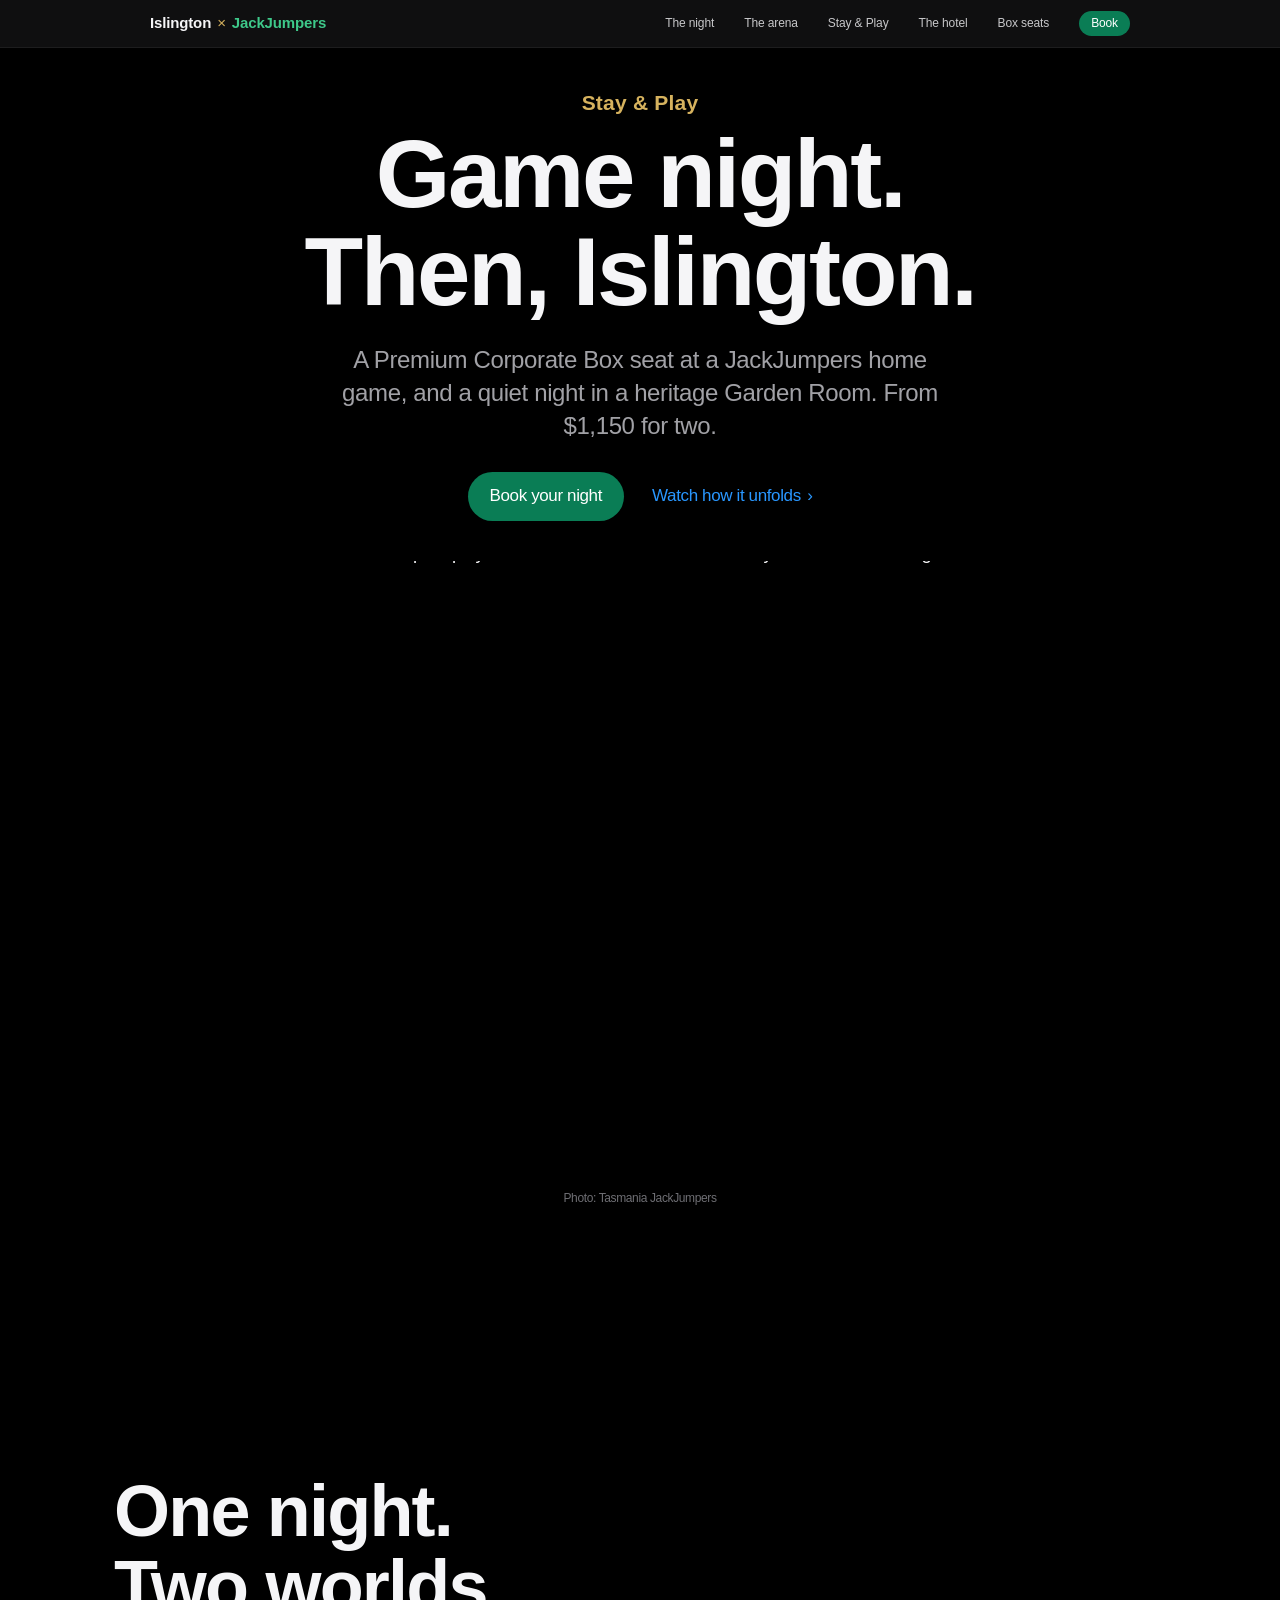
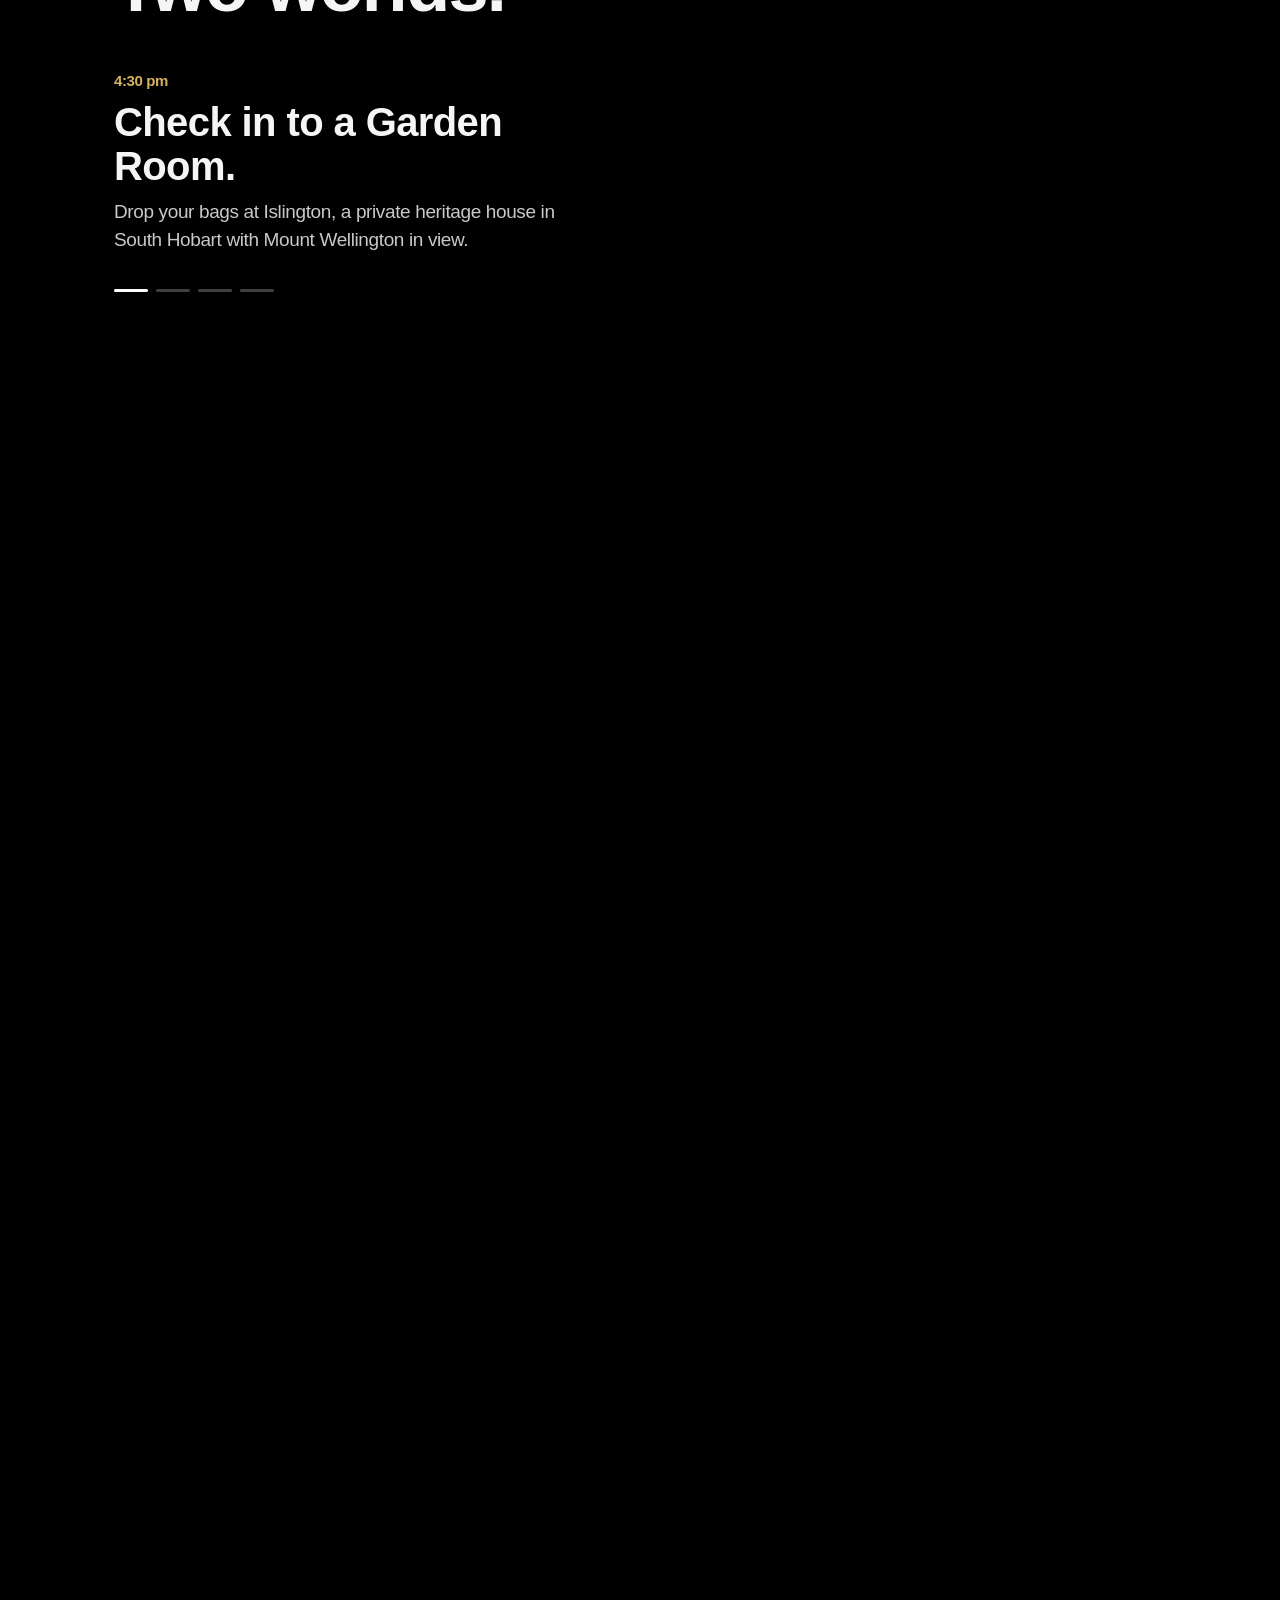
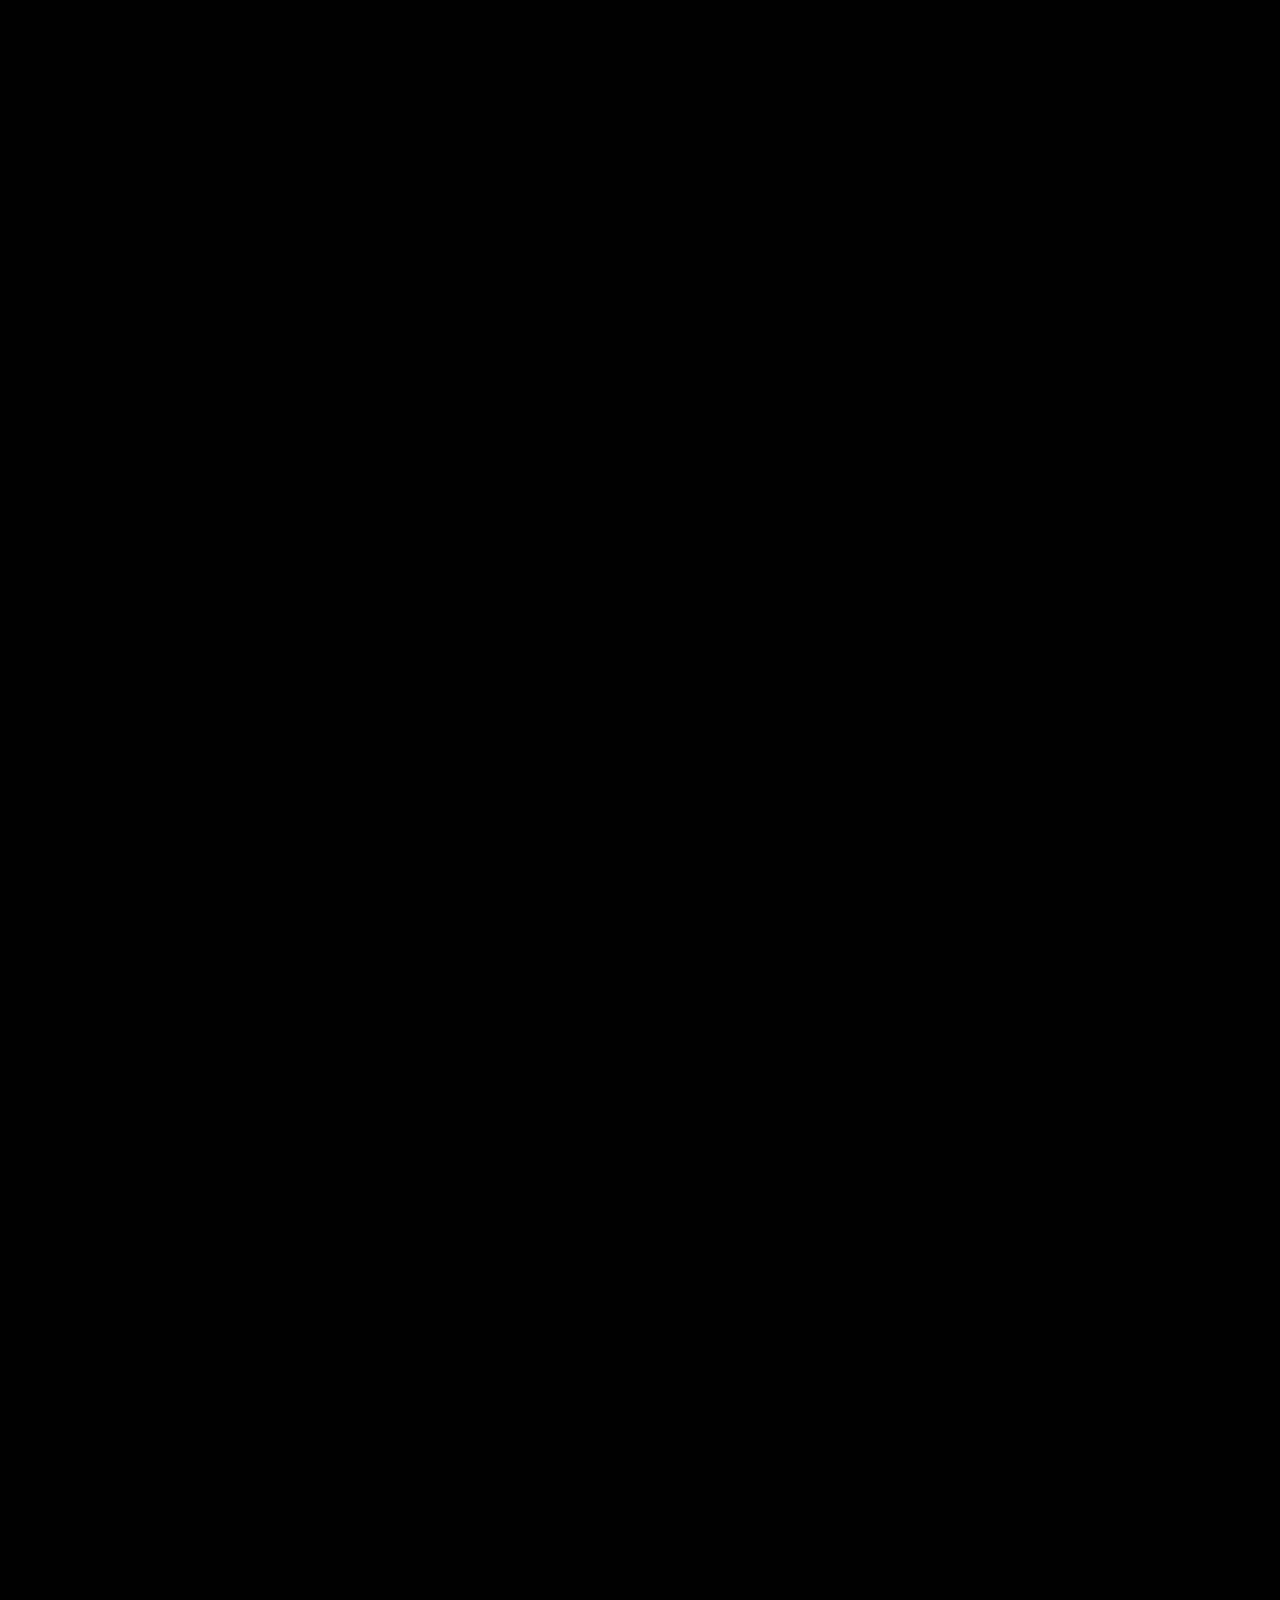
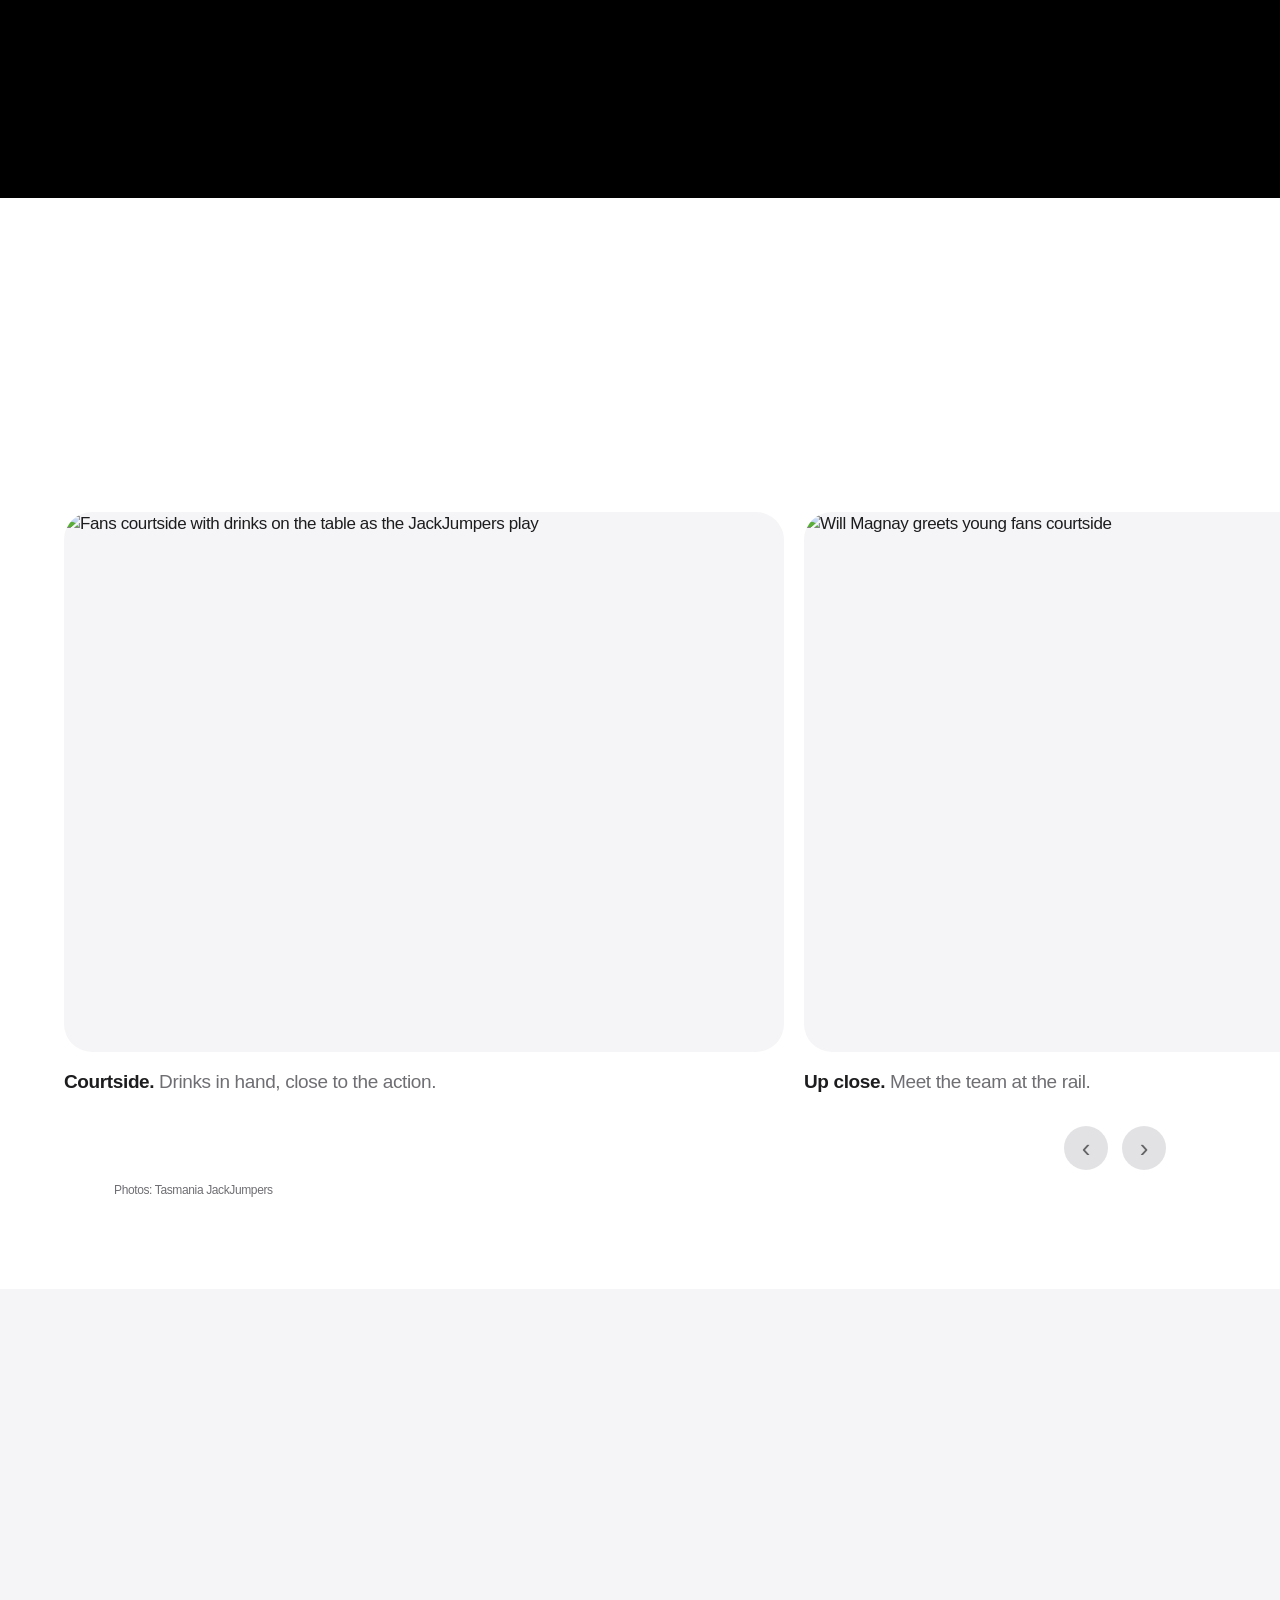
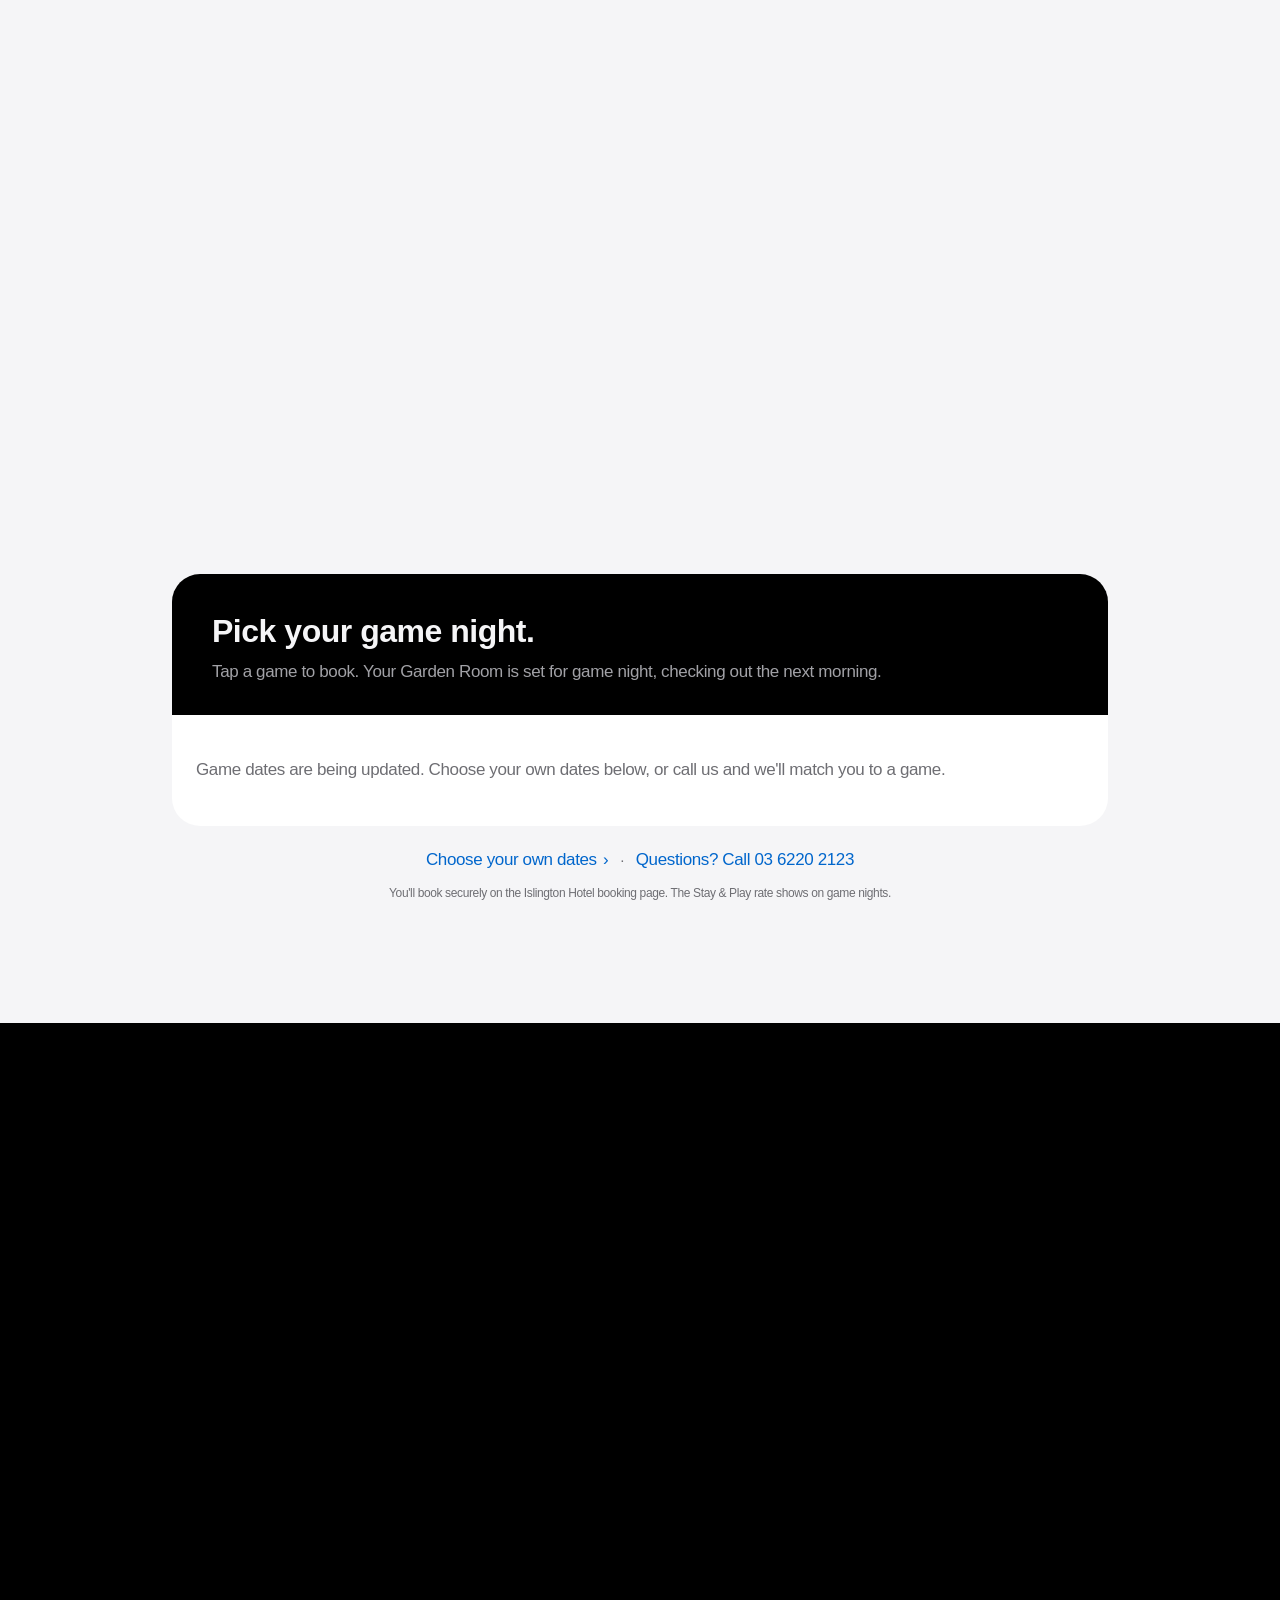
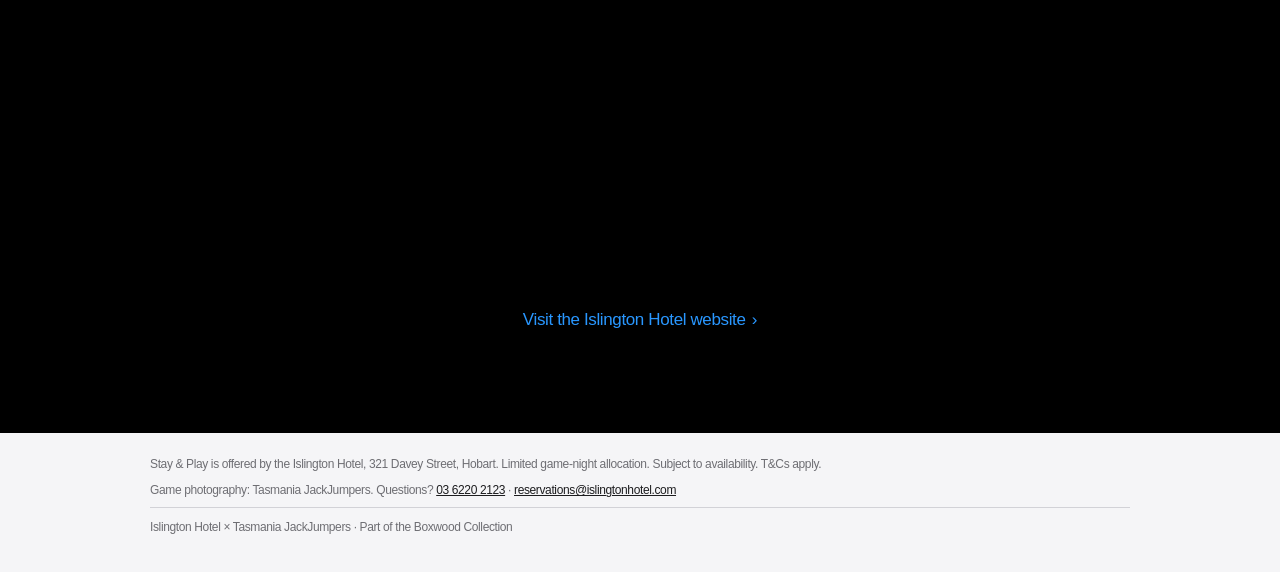
==== commit 5b66d32a: "Replace the game dropdown with tappable game cards: one tap books Stay & Play for that night, or ema" ====
--- a/index.html
+++ b/index.html
@@ -10,11 +10,11 @@
     <link rel="icon" href="assets/favicon.svg" type="image/svg+xml" />
     <meta name="description" content="Stay & Play: a Premium Corporate Box seat at a JackJumpers home game with pre-game food and drinks, plus a night in a Garden Room at the Islington Hotel, Hobart. From $1,150 for two." />
     <link rel="stylesheet" href="assets/fonts.css?v=20260927-secure" />
-    <link rel="stylesheet" href="site.css?v=20261103-apple4" />
+    <link rel="stylesheet" href="site.css?v=20261118-games" />
     <script src="assets/vendor/lenis.min.js" defer></script>
     <script src="config.js?v=20261005-booking" defer></script>
-    <script src="script.js?v=20261103-apple" defer></script>
-    <script src="immersive.js?v=20261103-apple4" defer></script>
+    <script src="script.js?v=20261118-games" defer></script>
+    <script src="immersive.js?v=20261103-apple5" defer></script>
   </head>
   <body>
     <a class="skip-link" href="#main">Skip to content</a>
@@ -41,7 +41,7 @@
           <h1 id="hero-title">Game night.<br />Then, Islington.</h1>
           <p class="hero-sub">A Premium Corporate Box seat at a JackJumpers home game, and a quiet night in a heritage Garden Room. From $1,150 for two.</p>
           <div class="hero-links">
-            <a class="pill" href="#book">Book your night</a>
+            <a class="pill" href="#booking-card">Book your night</a>
             <a class="text-link" href="#night">Watch how it unfolds <span aria-hidden="true">›</span></a>
           </div>
           <p class="next-game" id="next-game" hidden aria-live="polite">
@@ -50,6 +50,7 @@
             <strong data-next-opponent></strong>
             <span data-next-when></span>
             <span class="next-countdown" data-next-countdown></span>
+            <a class="next-book" data-next-book href="#booking-card">Book this game <span aria-hidden="true">›</span></a>
           </p>
         </div>
         <div class="hero-stage" data-zoom>
@@ -121,7 +122,7 @@
               <li>1 night in a Garden Room at Islington</li>
               <li>Breakfast for two</li>
             </ul>
-            <a class="pill" href="#booking-card">Choose a game</a>
+            <a class="pill" href="#booking-card">See game nights <span aria-hidden="true">↓</span></a>
           </article>
           <article class="plan">
             <p class="plan-tag">Just the game</p>
@@ -138,23 +139,20 @@
           </article>
         </div>
 
-        <div class="picker" id="booking-card">
-          <div class="picker-copy">
-            <h3>Pick your game night.</h3>
-            <p>Every JackJumpers home game at MyState Bank Arena. Choose a game, then book on the Islington booking page – the Stay &amp; Play rate appears on game nights.</p>
-          </div>
-          <div class="picker-form">
-            <label for="game-choice">Home game</label>
-            <select id="game-choice">
-              <option value="">Loading the fixture…</option>
-            </select>
-            <div class="game-detail" id="game-detail" aria-live="polite">
-              <span class="game-badge">JJ</span>
-              <div><strong>Checking the JackJumpers schedule…</strong><small>Upcoming home games will appear here.</small></div>
-            </div>
-            <a class="pill pill-wide" id="book-game" href="https://book-directonline.com/properties/ISLINGTONHDIRECT?locale=en&amp;items%5B0%5D%5Badults%5D=2&amp;items%5B0%5D%5Bchildren%5D=0&amp;items%5B0%5D%5Binfants%5D=0&amp;currency=AUD">Book this game night</a>
-            <p class="form-status">You'll book securely on the Islington Hotel booking page.</p>
-          </div>
+        <div class="games" id="booking-card" aria-labelledby="games-title">
+          <div class="games-head">
+            <h3 id="games-title">Pick your game night.</h3>
+            <p>Tap a game to book. Your Garden Room is set for game night, checking out the next morning.</p>
+          </div>
+          <ul class="game-list" id="game-list" aria-live="polite">
+            <li class="game-card is-loading"><p>Loading the JackJumpers home games…</p></li>
+          </ul>
+          <p class="games-foot">
+            <a class="text-link" id="book-any" href="https://book-directonline.com/properties/ISLINGTONHDIRECT?locale=en&amp;items%5B0%5D%5Badults%5D=2&amp;items%5B0%5D%5Bchildren%5D=0&amp;items%5B0%5D%5Binfants%5D=0&amp;currency=AUD">Choose your own dates <span aria-hidden="true">›</span></a>
+            <span class="dot" aria-hidden="true">·</span>
+            <a class="text-link" href="tel:+61362202123">Questions? Call 03 6220 2123</a>
+          </p>
+          <p class="form-status">You'll book securely on the Islington Hotel booking page. The Stay &amp; Play rate shows on game nights.</p>
         </div>
       </section>
 
--- a/site.css
+++ b/site.css
@@ -158,22 +158,29 @@
 .plan-list li.muted { color: var(--ink-2); }
 .plan .pill { align-self: flex-start; }
 .plan .text-link { margin-top: 12px; font-size: 15px; }
-.picker { max-width: 980px; margin: 22px auto 0; padding: 0 22px; display: grid; grid-template-columns: 1fr 1fr; gap: 22px; }
-.picker-copy, .picker-form { background: var(--paper); border-radius: var(--radius); padding: 44px 40px; }
-.picker-copy { background: var(--night); color: var(--night-ink); }
-.picker-copy h3 { font-size: 32px; line-height: 1.12; }
-.picker-copy p { color: var(--night-ink-2); margin: 14px 0 0; }
-.picker-form label { display: block; font-size: 14px; font-weight: 600; color: var(--ink-2); margin-bottom: 8px; }
-.picker-form select {
-  width: 100%; font: inherit; font-size: 17px; color: var(--ink); padding: 14px 40px 14px 16px; text-overflow: ellipsis; border-radius: 12px; border: 1px solid #d2d2d7; background: var(--paper);
-  appearance: none; -webkit-appearance: none; background-image: linear-gradient(45deg, transparent 50%, #6e6e73 50%), linear-gradient(135deg, #6e6e73 50%, transparent 50%);
-  background-position: calc(100% - 22px) 52%, calc(100% - 16px) 52%; background-size: 6px 6px; background-repeat: no-repeat;
-}
-.game-detail { display: flex; gap: 14px; align-items: flex-start; margin: 20px 0 24px; }
-.game-badge { flex: none; width: 44px; height: 44px; border-radius: 50%; display: grid; place-items: center; background: var(--accent); color: #fff; font-size: 14px; font-weight: 600; }
-.game-detail strong { display: block; font-size: 17px; }
-.game-detail small { display: block; color: var(--ink-2); font-size: 14px; }
-.game-fixture-link { font-size: 14px; color: #0066cc; text-decoration: none; }
+.games { max-width: 980px; margin: 22px auto 0; padding: 0 22px; }
+.games-head { background: var(--night); color: var(--night-ink); border-radius: var(--radius) var(--radius) 0 0; padding: 40px 40px 30px; }
+.games-head h3 { font-size: 32px; line-height: 1.12; margin: 0; }
+.games-head p { color: var(--night-ink-2); margin: 10px 0 0; }
+.game-list { list-style: none; margin: 0; padding: 8px 24px; background: var(--paper); border-radius: 0 0 var(--radius) var(--radius); }
+.game-card { display: grid; grid-template-columns: 64px 1fr auto; gap: 18px; align-items: center; padding: 18px 0; border-top: 1px solid #e5e5ea; }
+.game-card:first-child { border-top: 0; }
+.game-card.is-loading { display: block; color: var(--ink-2); }
+.game-when { display: flex; flex-direction: column; align-items: center; line-height: 1.1; border-radius: 14px; background: var(--mist); padding: 8px 0; }
+.game-dow, .game-mon { font-size: 12px; font-weight: 600; text-transform: uppercase; color: var(--ink-2); }
+.game-day { font-size: 24px; font-weight: 600; }
+.game-info { min-width: 0; }
+.game-next { display: inline-block; font-size: 12px; font-weight: 600; color: #b64400; margin-bottom: 2px; }
+.game-opp { display: block; font-size: 19px; }
+.game-meta { display: block; font-size: 14px; color: var(--ink-2); }
+.game-actions { display: flex; flex-direction: column; align-items: flex-end; gap: 8px; }
+.game-book { white-space: nowrap; }
+.game-book span { opacity: 0.8; margin-left: 4px; }
+.game-box { font-size: 14px; color: #0066cc; text-decoration: none; white-space: nowrap; }
+.game-box:hover { text-decoration: underline; }
+.games-foot { text-align: center; margin: 22px 0 0; font-size: 15px; }
+.games-foot .dot { color: var(--ink-2); margin: 0 8px; }
+.next-book { display: inline-block; margin-left: 10px; color: #30d158; font-weight: 600; text-decoration: none; }
 .form-status { margin: 12px 0 0; font-size: 12px; color: var(--ink-2); text-align: center; }
 
 /* ---------- 5. Hotel viewer ---------- */
@@ -223,8 +230,13 @@
   .journey { height: 400vh; }
   .journey-shade { background: linear-gradient(0deg, rgba(0,0,0,0.85) 0%, rgba(0,0,0,0.45) 55%, rgba(0,0,0,0.25) 100%); }
   .journey-copy { justify-content: flex-end; padding-bottom: 10vh; }
-  .compare, .picker { grid-template-columns: 1fr; }
-  .plan, .picker-copy, .picker-form { padding: 34px 26px; }
+  .compare { grid-template-columns: 1fr; }
+  .plan { padding: 34px 26px; }
+  .games-head { padding: 32px 24px 24px; }
+  .game-list { padding: 4px 18px; }
+  .game-card { grid-template-columns: 56px 1fr; gap: 14px; }
+  .game-actions { grid-column: 1 / -1; flex-direction: row; flex-wrap: wrap; align-items: center; justify-content: space-between; gap: 10px 16px; }
+  .next-book { display: block; margin: 6px 0 0; }
   .arena, .offer, .hotel { padding-top: 88px; }
   .gallery { grid-auto-columns: 84vw; }
   .hotel-viewer { --w: 82vw; }
